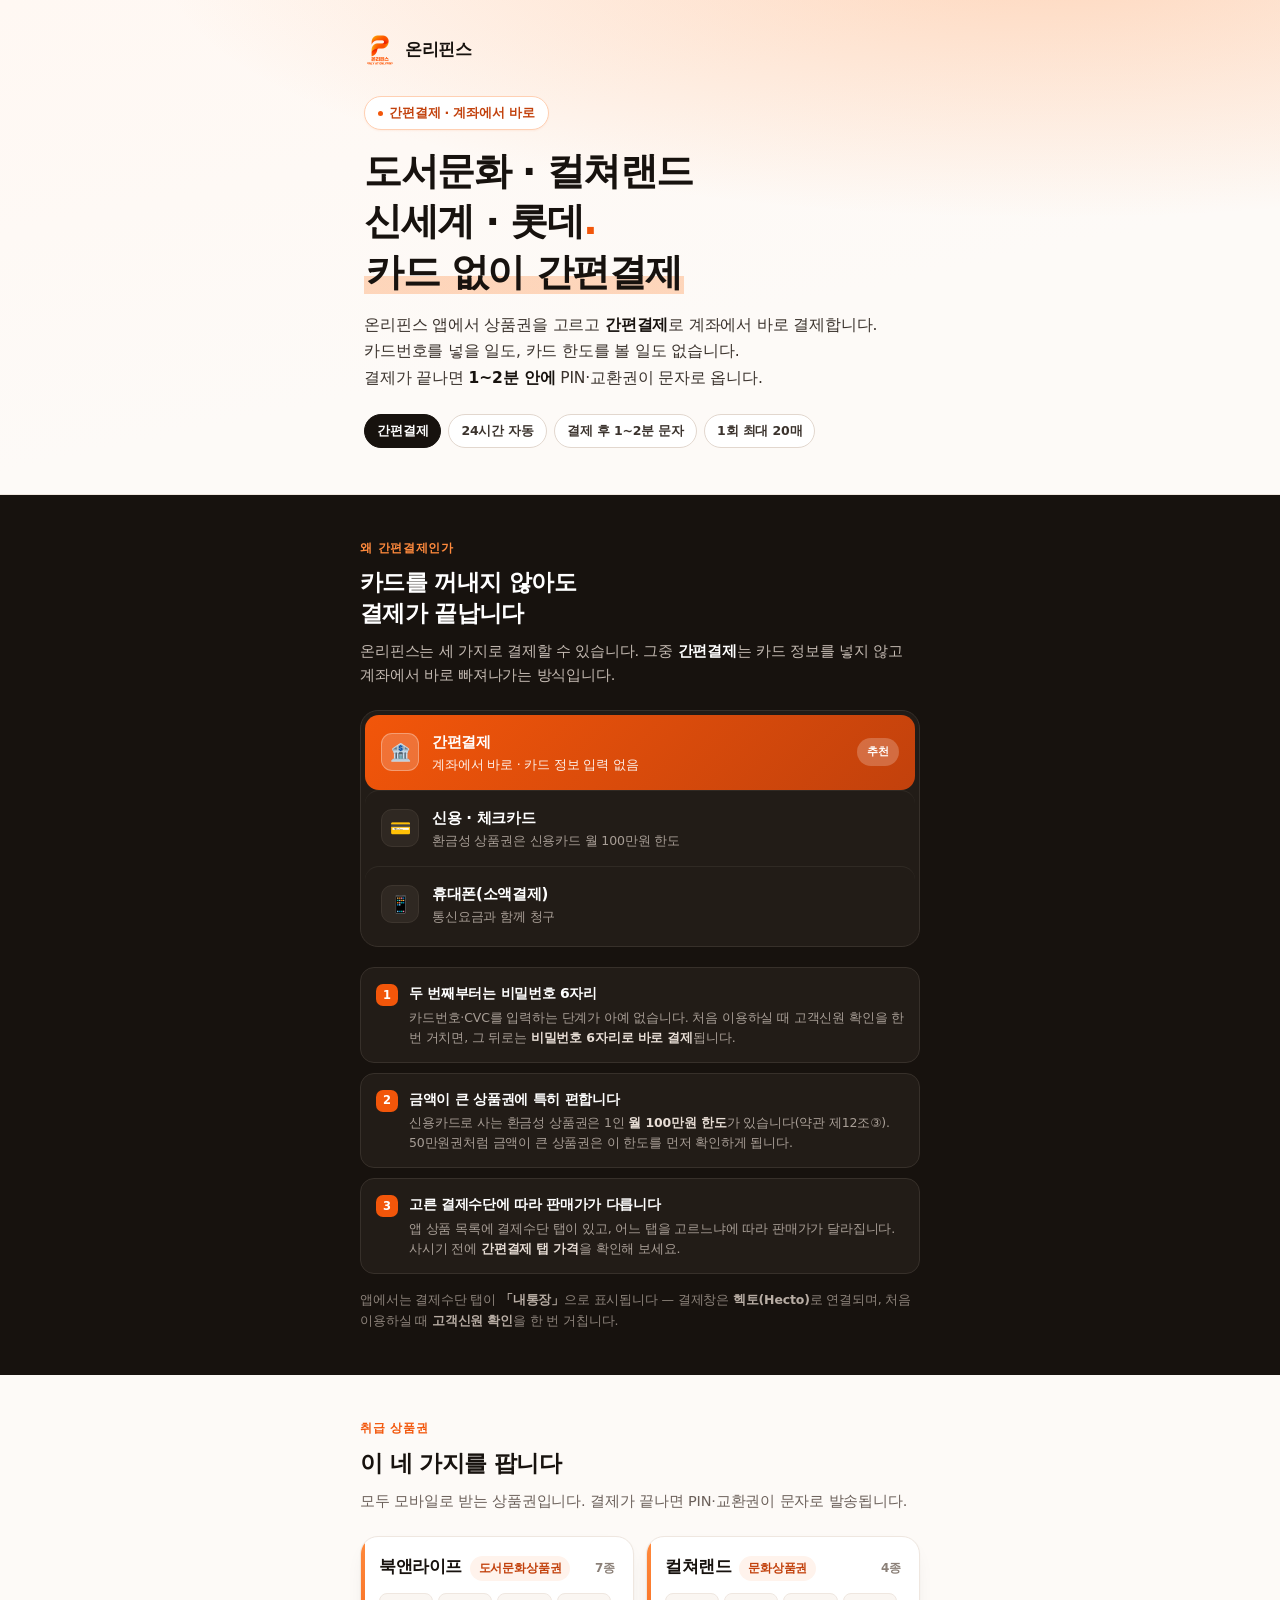
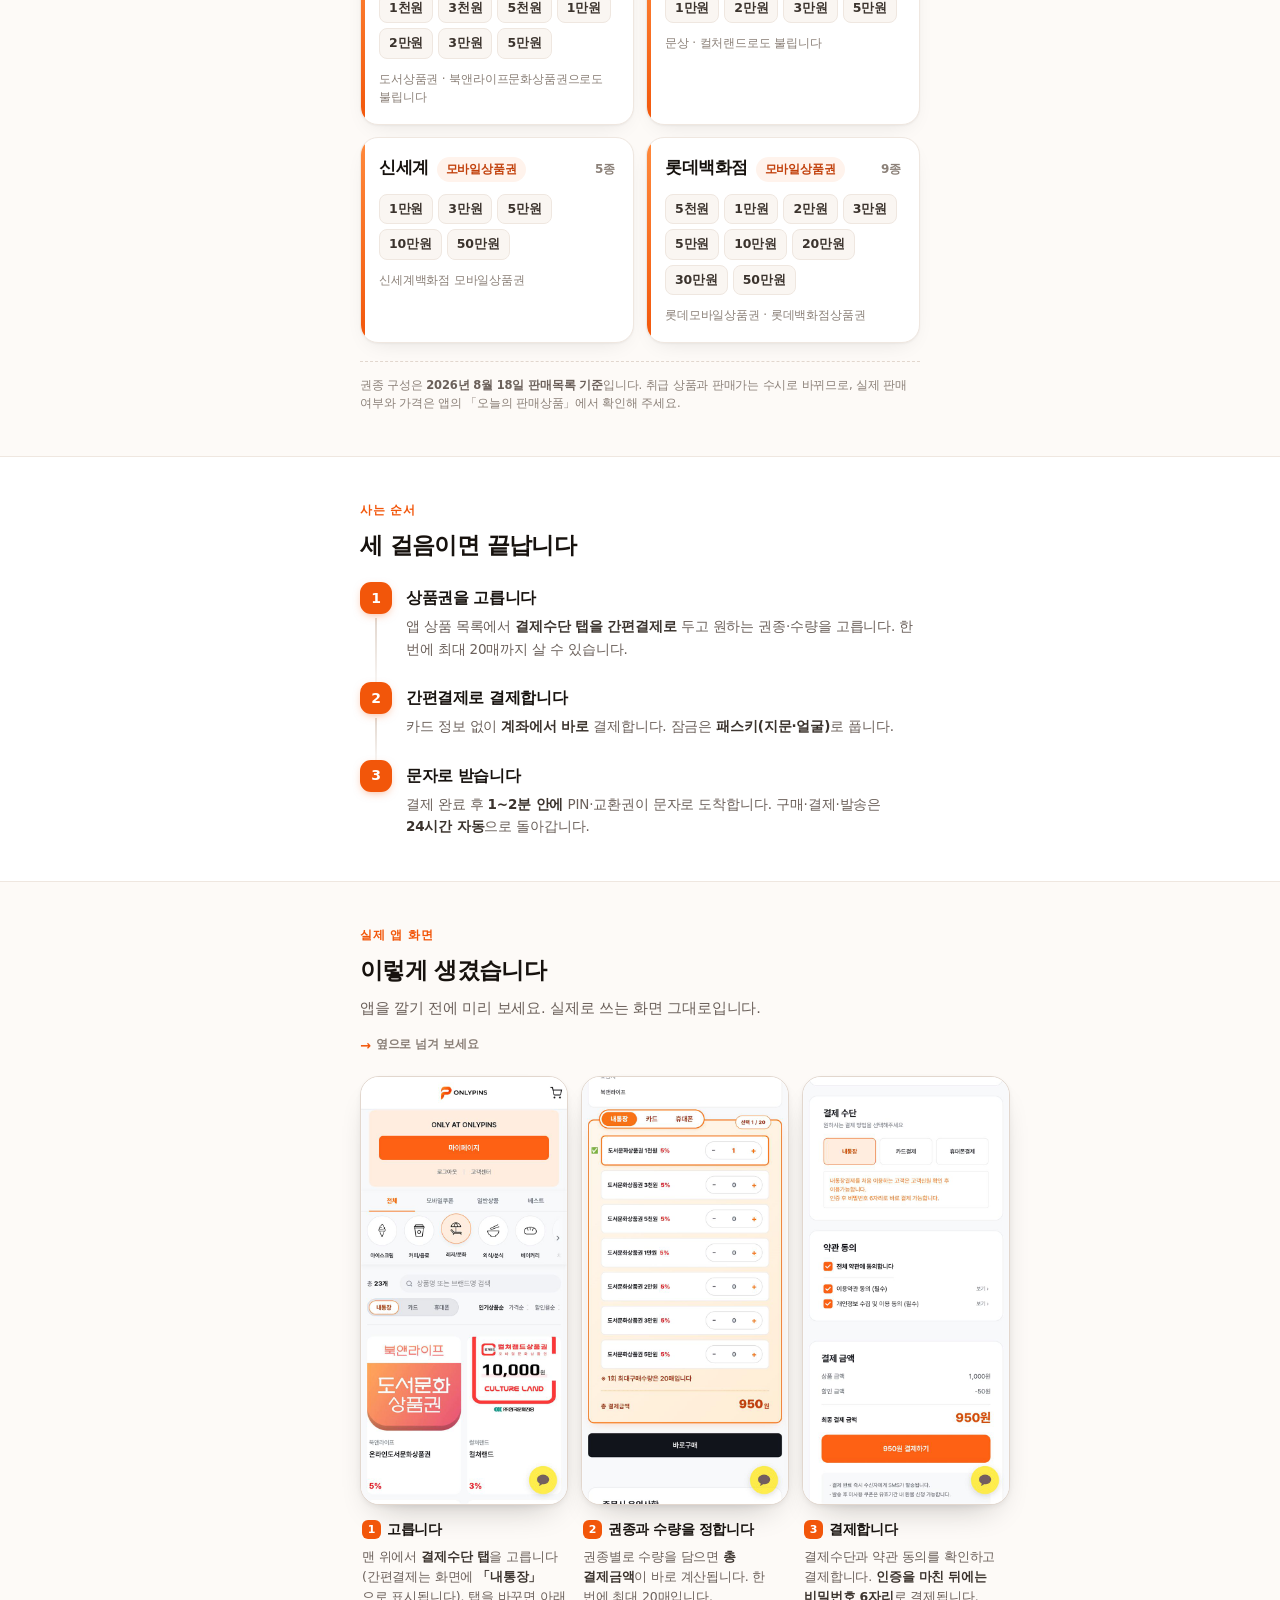
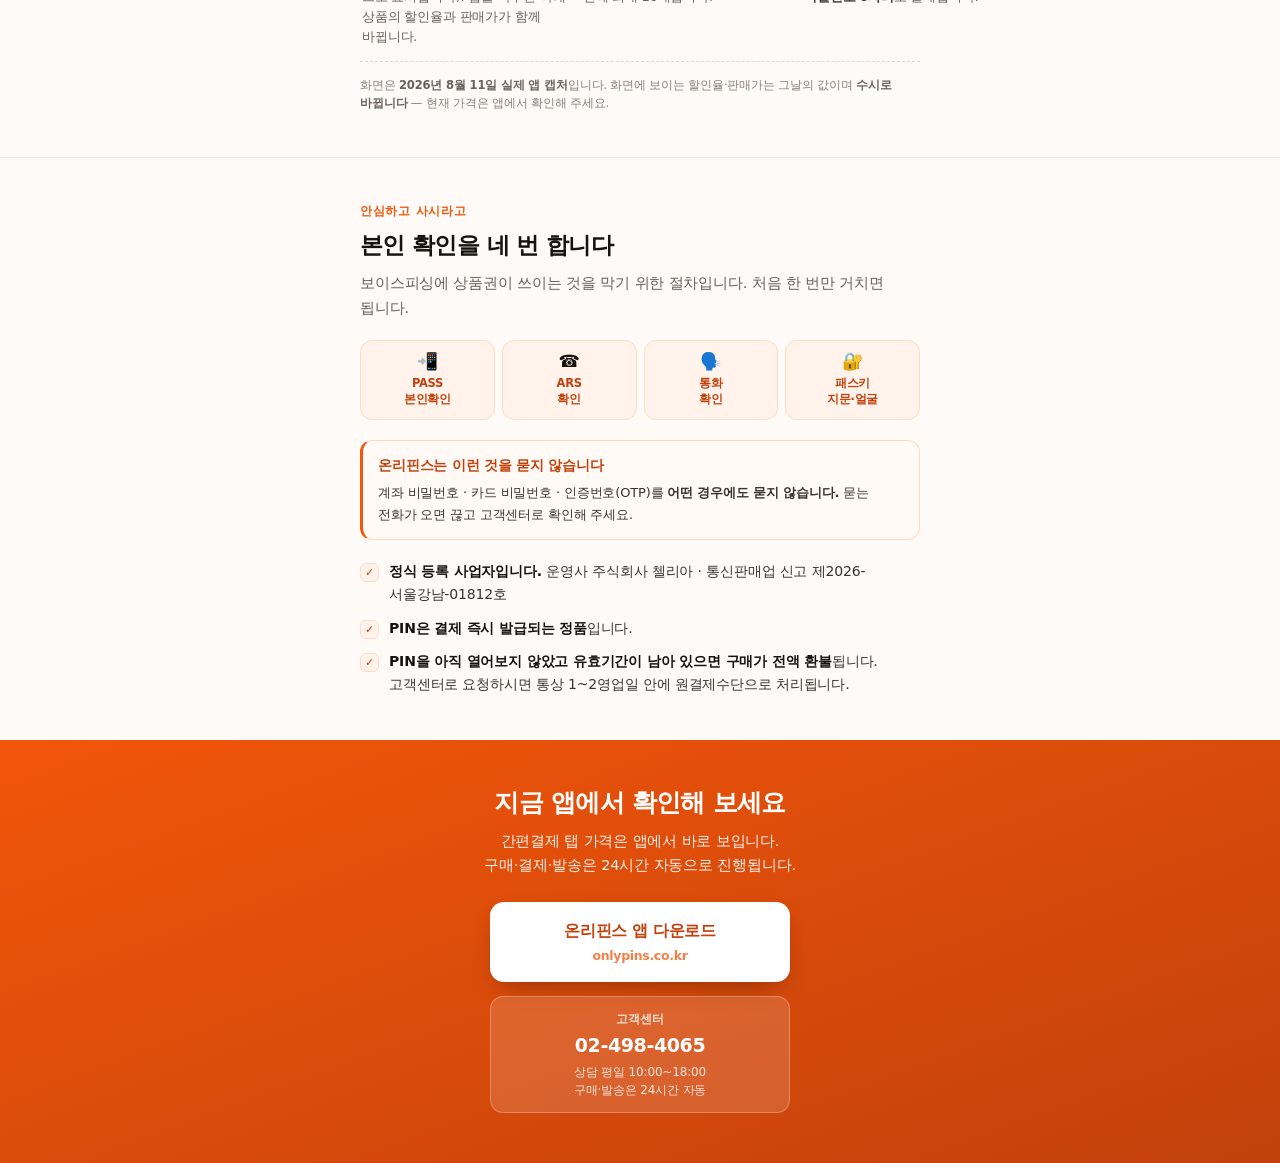
==== index.html @ bf232ac1 "Add files via upload" ====
<!DOCTYPE html>
<html lang="ko">
<head>
<meta charset="utf-8">
<meta name="viewport" content="width=device-width, initial-scale=1, viewport-fit=cover">

<title>도서문화·컬쳐랜드·신세계·롯데 모바일상품권 | 온리핀스 간편결제</title>
<meta name="description" content="북앤라이프 도서문화상품권, 컬쳐랜드, 신세계·롯데백화점 모바일상품권을 온리핀스에서. 카드 정보 없이 계좌에서 바로 간편결제하고, 결제 후 1~2분 안에 PIN을 문자로 받습니다. 구매·발송 24시간 자동.">
<meta name="keywords" content="도서문화상품권,북앤라이프,컬쳐랜드,문화상품권,신세계 모바일상품권,롯데백화점 모바일상품권,상품권 간편결제,모바일상품권,온리핀스">
<meta name="robots" content="index, follow, max-image-preview:large">
<meta name="author" content="온리핀스">
<meta name="theme-color" content="#f2560a">
<link rel="canonical" href="https://onlypinspr001.pages.dev/">

<!-- 사이트 소유확인 — 검색엔진 콘솔용. 공개 노출이 전제인 확인 토큰이라 비밀값이 아니다.
     ⚠️ 지우면 소유확인이 풀려 Search Console 접근이 끊긴다. -->
<meta name="google-site-verification" content="S2PBb_PZUCIwT41YcxfDkoCH6EF-mtGJWF4lPE0fD1Q">

<!-- 공유 미리보기 (카카오톡·SNS·검색) -->
<meta property="og:type" content="website">
<meta property="og:site_name" content="온리핀스">
<meta property="og:locale" content="ko_KR">
<meta property="og:url" content="https://onlypinspr001.pages.dev/">
<meta property="og:title" content="카드 없이 간편결제로 상품권 — 도서문화·컬쳐랜드·신세계·롯데">
<meta property="og:description" content="계좌에서 바로 간편결제. 결제 후 1~2분 안에 PIN·교환권을 문자로 받습니다. 구매·발송 24시간 자동.">
<meta property="og:image" content="https://onlypinspr001.pages.dev/og-image.png">
<meta property="og:image:width" content="1200">
<meta property="og:image:height" content="630">
<meta property="og:image:alt" content="온리핀스 — 카드 없이 간편결제로 상품권. 북앤라이프 도서문화상품권·컬쳐랜드·신세계·롯데백화점 모바일상품권">
<meta name="twitter:card" content="summary_large_image">
<meta name="twitter:title" content="카드 없이 간편결제로 상품권 — 도서문화·컬쳐랜드·신세계·롯데">
<meta name="twitter:description" content="계좌에서 바로 간편결제. 결제 후 1~2분 안에 PIN·교환권을 문자로 받습니다.">
<meta name="twitter:image" content="https://onlypinspr001.pages.dev/og-image.png">

<!-- 구조화 데이터 — 값은 전부 실측 자료(앱 캡처 2026-08-11 · CS매뉴얼 V3.1)에서만 가져왔다.
     ⚠️ 가격·할인율은 수시로 바뀌므로 Product/offers 는 넣지 않는다(어긋나면 허위표시가 된다). -->
<script type="application/ld+json">
{
  "@context": "https://schema.org",
  "@graph": [
    {
      "@type": "Organization",
      "@id": "https://onlypinspr001.pages.dev/#org",
      "name": "온리핀스",
      "alternateName": "ONLYPINS",
      "url": "https://onlypins.co.kr",
      "logo": "https://onlypinspr001.pages.dev/og-image.png",
      "contactPoint": {
        "@type": "ContactPoint",
        "telephone": "+82-2-498-4065",
        "contactType": "customer service",
        "areaServed": "KR",
        "availableLanguage": "Korean",
        "hoursAvailable": {
          "@type": "OpeningHoursSpecification",
          "dayOfWeek": ["Monday","Tuesday","Wednesday","Thursday","Friday"],
          "opens": "10:00",
          "closes": "18:00"
        }
      }
    },
    {
      "@type": "WebPage",
      "@id": "https://onlypinspr001.pages.dev/#page",
      "url": "https://onlypinspr001.pages.dev/",
      "name": "도서문화·컬쳐랜드·신세계·롯데 모바일상품권 | 온리핀스 간편결제",
      "description": "북앤라이프 도서문화상품권, 컬쳐랜드, 신세계·롯데백화점 모바일상품권을 카드 정보 없이 계좌에서 바로 간편결제로 구매합니다.",
      "inLanguage": "ko-KR",
      "isPartOf": { "@id": "https://onlypinspr001.pages.dev/#org" }
    },
    {
      "@type": "FAQPage",
      "mainEntity": [
        {
          "@type": "Question",
          "name": "어떤 상품권을 살 수 있나요?",
          "acceptedAnswer": {
            "@type": "Answer",
            "text": "북앤라이프 도서문화상품권(1천원~5만원 7종), 컬쳐랜드 문화상품권(1만원~5만원 4종), 신세계 모바일상품권(1만원~50만원 5종), 롯데백화점 모바일상품권(5천원~50만원 9종)입니다. 취급 상품은 수시로 바뀌므로 실제 판매 여부는 앱에서 확인해 주세요."
          }
        },
        {
          "@type": "Question",
          "name": "간편결제는 어떻게 하나요?",
          "acceptedAnswer": {
            "@type": "Answer",
            "text": "카드 정보를 넣지 않고 계좌에서 바로 결제하는 방식입니다. 처음 이용하실 때 고객신원 확인을 한 번 거치면, 그 뒤로는 비밀번호 6자리로 바로 결제됩니다. 신용·체크카드와 휴대폰 소액결제로도 결제할 수 있습니다."
          }
        },
        {
          "@type": "Question",
          "name": "상품권은 언제 받나요?",
          "acceptedAnswer": {
            "@type": "Answer",
            "text": "결제 완료 후 1~2분 안에 PIN·교환권이 문자로 발송됩니다. 구매·결제·발송은 24시간 자동으로 진행됩니다. 문자가 오지 않으면 대개 통신사 스팸 차단이 원인이므로 스팸함을 확인해 주세요."
          }
        },
        {
          "@type": "Question",
          "name": "환불이 되나요?",
          "acceptedAnswer": {
            "@type": "Answer",
            "text": "PIN을 아직 열어보지 않았고 유효기간이 남아 있으면 구매가 전액 환불됩니다. 고객센터(02-498-4065)로 요청하시면 통상 1~2영업일 안에 원결제수단으로 처리됩니다."
          }
        }
      ]
    }
  ]
}
</script>
<style>
  :root{
    --o:#f2560a; --o-deep:#c2410c; --o-lite:#ff8a3d; --o-tint:#fff3ec;
    --ink:#17120e; --ink-2:#3b332d; --muted:#6b605a; --muted-2:#8b8078;
    --paper:#fdfaf7; --card:#ffffff; --line:#efe7e0; --line-2:#e2d7ce;
    --shadow:0 1px 2px rgba(23,18,14,.04), 0 8px 24px -12px rgba(23,18,14,.14);
    --r:18px; --r-sm:12px;
    --maxw:520px;
  }
  *,*::before,*::after{box-sizing:border-box}
  html{-webkit-text-size-adjust:100%}
  body{
    margin:0; background:var(--paper); color:var(--ink);
    font-family:"Pretendard","Pretendard Variable",system-ui,-apple-system,"Segoe UI",
                "Apple SD Gothic Neo","Noto Sans KR","Malgun Gothic",sans-serif;
    font-size:16px; line-height:1.62; letter-spacing:-.01em;
    word-break:keep-all; overflow-wrap:break-word;
  }
  .wrap{max-width:var(--maxw); margin:0 auto; padding:0 20px}
  section{padding:44px 0}
  h1,h2,h3{margin:0; line-height:1.32; letter-spacing:-.028em; font-weight:800}
  p{margin:0}

  /* ── 히어로 ───────────────────────────── */
  .hero{
    position:relative; overflow:hidden; padding:0;
    background:
      radial-gradient(120% 90% at 82% -8%, rgba(255,138,61,.30) 0%, rgba(255,138,61,0) 58%),
      linear-gradient(168deg,#fff8f3 0%, var(--paper) 62%);
    border-bottom:1px solid var(--line);
  }
  .hero-inner{max-width:var(--maxw); margin:0 auto; padding:30px 20px 40px}
  .brandbar{display:flex; align-items:center; gap:9px; margin-bottom:30px}
  .brandbar img{width:32px; height:32px; border-radius:9px; display:block}
  .brandbar .bn{font-weight:800; font-size:16.5px; letter-spacing:-.03em}
  .eyebrow{
    display:inline-flex; align-items:center; gap:6px;
    font-size:12.5px; font-weight:800; color:var(--o-deep);
    background:#fff; border:1px solid #ffd0b3;
    padding:6px 13px; border-radius:999px; margin-bottom:16px;
    box-shadow:0 1px 2px rgba(242,86,10,.07);
  }
  .eyebrow .dot{width:5px; height:5px; border-radius:50%; background:var(--o); flex:none}
  h1{font-size:33px; letter-spacing:-.038em; margin-bottom:15px}
  h1 .hl{
    background:linear-gradient(180deg, transparent 58%, rgba(255,138,61,.32) 58%);
    padding:0 2px;
  }
  h1 .o{color:var(--o)}
  .lede{font-size:15.5px; color:var(--ink-2); line-height:1.72}
  .lede b{font-weight:700; color:var(--ink)}

  .hero-chips{display:flex; flex-wrap:wrap; gap:7px; margin-top:22px}
  .chip{
    font-size:12.5px; font-weight:700; color:var(--ink-2);
    background:#fff; border:1px solid var(--line-2);
    padding:6px 12px; border-radius:999px;
  }
  .chip.on{background:var(--ink); border-color:var(--ink); color:#fff}

  /* ── 섹션 공통 ────────────────────────── */
  .kicker{
    font-size:12px; font-weight:800; color:var(--o); letter-spacing:.06em;
    margin-bottom:9px;
  }
  h2{font-size:23px; margin-bottom:11px}
  .sub{font-size:14.5px; color:var(--muted); line-height:1.68}

  /* ── 간편결제 강조 ────────────────────── */
  .pay{background:var(--ink); color:#fff}
  .pay .kicker{color:var(--o-lite)}
  .pay h2{color:#fff}
  .pay .sub{color:#c4bab2}
  .pay .sub b{color:#fff; font-weight:700}
  .payboard{
    margin-top:22px; background:#221c17; border:1px solid #37302a;
    border-radius:var(--r); padding:4px;
  }
  .payrow{
    display:flex; align-items:center; gap:13px;
    padding:15px 16px; border-radius:14px;
  }
  .payrow + .payrow{border-top:1px solid #302a24}
  .payrow.hi{background:linear-gradient(135deg,var(--o) 0%, var(--o-deep) 100%)}
  .payicon{
    width:38px; height:38px; border-radius:11px; flex:none;
    display:grid; place-items:center; font-size:17px;
    background:#2f2822; border:1px solid #3d352e;
  }
  .payrow.hi .payicon{background:rgba(255,255,255,.18); border-color:rgba(255,255,255,.3)}
  .payname{font-size:15px; font-weight:800; letter-spacing:-.02em}
  .paydesc{font-size:12.5px; color:#a89e96; margin-top:2px; line-height:1.5}
  .payrow.hi .paydesc{color:rgba(255,255,255,.92)}
  .paytag{
    margin-left:auto; flex:none; font-size:11px; font-weight:800;
    padding:5px 10px; border-radius:999px;
    background:rgba(255,255,255,.22); color:#fff; letter-spacing:-.01em;
  }

  .paypoints{display:grid; gap:10px; margin-top:20px}
  .pp{
    display:flex; gap:11px; align-items:flex-start;
    background:#221c17; border:1px solid #37302a; border-radius:14px; padding:14px 15px;
  }
  .pp .n{
    width:22px; height:22px; border-radius:7px; flex:none; margin-top:2px;
    display:grid; place-items:center; font-size:11.5px; font-weight:800;
    background:var(--o); color:#fff;
  }
  .pp .t{font-size:14px; font-weight:700; color:#fff; letter-spacing:-.02em}
  .pp .d{font-size:12.5px; color:#a89e96; margin-top:3px; line-height:1.6}
  .pp .d b{color:#e8ded6; font-weight:700}

  .paynote{margin-top:16px; font-size:12.5px; color:#8d837b; line-height:1.66}
  .paynote b{color:#b8ada4; font-weight:700}

  /* ── 상품권 4종 ───────────────────────── */
  .cards{display:grid; gap:12px; margin-top:22px}
  .gcard{
    background:var(--card); border:1px solid var(--line);
    border-radius:var(--r); padding:17px 18px; box-shadow:var(--shadow);
    position:relative; overflow:hidden;
  }
  .gcard::before{
    content:""; position:absolute; left:0; top:0; bottom:0; width:4px;
    background:linear-gradient(180deg,var(--o-lite),var(--o));
  }
  .gtop{display:flex; align-items:baseline; gap:8px; flex-wrap:wrap}
  .gname{font-size:16.5px; font-weight:800; letter-spacing:-.03em}
  .gkind{font-size:12px; font-weight:700; color:var(--o-deep); background:var(--o-tint);
         border-radius:999px; padding:3px 9px}
  .gcount{margin-left:auto; font-size:12px; color:var(--muted-2); font-weight:600}
  .gdenoms{display:flex; flex-wrap:wrap; gap:5px; margin-top:12px}
  /* ⚠️ 클래스명을 `.d` 로 두면 다크 섹션의 `.pp .d` 가 이 밝은 배경을 물려받아
     글자가 안 읽힌다(2026-09-08 실측). 짧은 이름은 반드시 스코프를 준다. */
  .gdenoms .den{
    font-size:12.5px; font-weight:700; color:var(--ink-2);
    background:#faf6f2; border:1px solid var(--line);
    padding:4px 9px; border-radius:8px; font-variant-numeric:tabular-nums;
  }
  .galias{font-size:12px; color:var(--muted-2); margin-top:11px; line-height:1.55}

  /* ── 3단계 ────────────────────────────── */
  .steps{display:grid; gap:0; margin-top:22px}
  .step{display:flex; gap:14px; padding:0 0 22px; position:relative}
  .step:last-child{padding-bottom:0}
  .step::before{
    content:""; position:absolute; left:15px; top:36px; bottom:0; width:2px;
    background:linear-gradient(180deg,var(--line-2), rgba(226,215,206,.25));
  }
  .step:last-child::before{display:none}
  .snum{
    width:32px; height:32px; border-radius:11px; flex:none; z-index:1;
    display:grid; place-items:center; font-size:14px; font-weight:800;
    background:var(--o); color:#fff; box-shadow:0 3px 10px -3px rgba(242,86,10,.5);
  }
  .stitle{font-size:15.5px; font-weight:800; letter-spacing:-.025em; padding-top:4px}
  .sdesc{font-size:13.5px; color:var(--muted); margin-top:4px; line-height:1.66}
  .sdesc b{color:var(--ink-2); font-weight:700}

  /* ── 실제 앱 화면 갤러리 ──────────────── */
  .shots-sec{background:var(--paper); border-bottom:1px solid var(--line); overflow:hidden}
  .swipe{
    display:inline-flex; align-items:center; gap:5px; margin-top:14px;
    font-size:12px; font-weight:700; color:var(--muted-2);
  }
  .swipe .ar{color:var(--o); font-size:13px}
  .shots{
    display:flex; gap:13px; margin-top:16px;
    overflow-x:auto; scroll-snap-type:x mandatory;
    /* 좁은 화면에서 calc 가 음수가 되므로 20px 를 하한으로 잡는다 */
    padding:2px max(20px, calc(50vw - var(--maxw)/2 + 20px)) 10px;
    -webkit-overflow-scrolling:touch; scrollbar-width:none;
  }
  .shots::-webkit-scrollbar{display:none}
  .shot{flex:none; width:208px; scroll-snap-align:center}
  .phone{
    border-radius:19px; overflow:hidden; background:#fff;
    border:1px solid var(--line-2);
    box-shadow:0 2px 5px rgba(23,18,14,.05), 0 16px 34px -18px rgba(23,18,14,.32);
  }
  .phone img{display:block; width:100%; height:auto}
  .shotcap{margin-top:11px; padding:0 2px}
  .shotcap .sn{
    display:inline-grid; place-items:center; width:19px; height:19px; border-radius:6px;
    background:var(--o); color:#fff; font-size:11px; font-weight:800; margin-right:6px;
    vertical-align:1px;
  }
  .shotcap .st{font-size:13.5px; font-weight:800; letter-spacing:-.025em}
  .shotcap .sd{font-size:12.5px; color:var(--muted); margin-top:5px; line-height:1.6}
  .shotcap .sd b{color:var(--ink-2); font-weight:700}

  /* ── 안심 ─────────────────────────────── */
  .trust{background:#fff; border-top:1px solid var(--line); border-bottom:1px solid var(--line)}
  .gates{display:flex; gap:7px; margin-top:20px}
  .gate{
    flex:1; text-align:center; background:var(--o-tint); border:1px solid #ffdcc8;
    border-radius:var(--r-sm); padding:12px 5px;
  }
  .gate .gi{font-size:17px; line-height:1}
  .gate .gt{font-size:11.5px; font-weight:800; color:var(--o-deep); margin-top:6px; letter-spacing:-.03em; line-height:1.35}
  .tlist{display:grid; gap:11px; margin-top:20px}
  .ti{display:flex; gap:10px; align-items:flex-start}
  .ti .ck{
    width:19px; height:19px; border-radius:6px; flex:none; margin-top:3px;
    display:grid; place-items:center; font-size:11px; font-weight:800;
    background:var(--o-tint); color:var(--o-deep); border:1px solid #ffdcc8;
  }
  .ti .tx{font-size:14px; color:var(--ink-2); line-height:1.62}
  .ti .tx b{font-weight:700; color:var(--ink)}
  .warn{
    margin-top:20px; background:#fffaf6; border:1px solid #ffd9c4;
    border-left:3px solid var(--o); border-radius:var(--r-sm); padding:14px 15px;
  }
  .warn .wt{font-size:13.5px; font-weight:800; color:var(--o-deep); margin-bottom:5px}
  .warn .wd{font-size:13px; color:var(--ink-2); line-height:1.66}
  .warn .wd b{font-weight:700}

  /* ── CTA ──────────────────────────────── */
  .cta{
    background:linear-gradient(160deg,var(--o) 0%, var(--o-deep) 100%);
    color:#fff; text-align:center; padding:46px 0 50px;
  }
  .cta h2{color:#fff; font-size:25px; margin-bottom:10px}
  .cta .csub{font-size:14.5px; color:rgba(255,255,255,.92); line-height:1.7}
  .btn{
    display:block; margin:24px auto 0; max-width:300px;
    background:#fff; color:var(--o-deep);
    font-size:16px; font-weight:800; letter-spacing:-.02em;
    padding:16px 20px; border-radius:14px; text-decoration:none;
    box-shadow:0 10px 26px -10px rgba(0,0,0,.4);
  }
  .btn .u{display:block; font-size:12.5px; font-weight:700; color:var(--o); opacity:.75; margin-top:2px}
  .callbox{
    max-width:300px; margin:14px auto 0; padding:13px 16px;
    background:rgba(255,255,255,.14); border:1px solid rgba(255,255,255,.26);
    border-radius:13px;
  }
  .callbox .cl{font-size:11.5px; font-weight:700; color:rgba(255,255,255,.8); letter-spacing:.02em}
  .callbox .cn{font-size:19px; font-weight:800; letter-spacing:-.02em; margin-top:1px}
  .callbox .ch{font-size:12px; color:rgba(255,255,255,.85); margin-top:3px; line-height:1.5}

  .asof{
    font-size:11.5px; color:var(--muted-2); line-height:1.6;
    margin-top:18px; padding-top:14px; border-top:1px dashed var(--line-2);
  }
  .asof b{font-weight:700; color:var(--muted)}

  @media (min-width:560px){
    :root{--maxw:600px}
    h1{font-size:38px}
    .hero-inner{padding:34px 24px 46px}
    .cards{grid-template-columns:1fr 1fr}
  }
</style>
</head>
<body>

<!-- ── 히어로 ───────────────────────────── -->
<header class="hero">
  <div class="hero-inner">
    <div class="brandbar">
      <img src="[data-uri]" alt="온리핀스">
      <span class="bn">온리핀스</span>
      <!-- 「앱 전용」 배지는 2026-09-08 제거 — 웹 추가 예정이라 배타 표현을 쓰지 않는다.
           일정이 미확정이므로 「웹 오픈 예정」 같은 예고 문구도 넣지 않는다(표시광고법 §5①). -->
    </div>

    <span class="eyebrow"><span class="dot"></span>간편결제 · 계좌에서 바로</span>

    <h1>
      도서문화 · 컬쳐랜드<br>
      신세계 · 롯데<span class="o">.</span><br>
      <span class="hl">카드 없이 간편결제</span>
    </h1>

    <p class="lede">
      온리핀스 앱에서 상품권을 고르고 <b>간편결제</b>로 계좌에서 바로 결제합니다.
      카드번호를 넣을 일도, 카드 한도를 볼 일도 없습니다.<br>
      결제가 끝나면 <b>1~2분 안에</b> PIN·교환권이 문자로 옵니다.
    </p>

    <div class="hero-chips">
      <span class="chip on">간편결제</span>
      <span class="chip">24시간 자동</span>
      <span class="chip">결제 후 1~2분 문자</span>
      <span class="chip">1회 최대 20매</span>
    </div>
  </div>
</header>

<!-- ── 간편결제 ─────────────────────────── -->
<section class="pay">
  <div class="wrap">
    <div class="kicker">왜 간편결제인가</div>
    <h2>카드를 꺼내지 않아도<br>결제가 끝납니다</h2>
    <p class="sub">
      온리핀스는 세 가지로 결제할 수 있습니다.
      그중 <b>간편결제</b>는 카드 정보를 넣지 않고 계좌에서 바로 빠져나가는 방식입니다.
    </p>

    <div class="payboard">
      <div class="payrow hi">
        <div class="payicon">🏦</div>
        <div>
          <div class="payname">간편결제</div>
          <div class="paydesc">계좌에서 바로 · 카드 정보 입력 없음</div>
        </div>
        <span class="paytag">추천</span>
      </div>
      <div class="payrow">
        <div class="payicon">💳</div>
        <div>
          <div class="payname">신용 · 체크카드</div>
          <div class="paydesc">환금성 상품권은 신용카드 월 100만원 한도</div>
        </div>
      </div>
      <div class="payrow">
        <div class="payicon">📱</div>
        <div>
          <div class="payname">휴대폰(소액결제)</div>
          <div class="paydesc">통신요금과 함께 청구</div>
        </div>
      </div>
    </div>

    <div class="paypoints">
      <div class="pp">
        <span class="n">1</span>
        <div>
          <div class="t">두 번째부터는 비밀번호 6자리</div>
          <div class="d">카드번호·CVC를 입력하는 단계가 아예 없습니다.
            처음 이용하실 때 고객신원 확인을 한 번 거치면,
            그 뒤로는 <b>비밀번호 6자리로 바로 결제</b>됩니다.</div>
        </div>
      </div>
      <div class="pp">
        <span class="n">2</span>
        <div>
          <div class="t">금액이 큰 상품권에 특히 편합니다</div>
          <div class="d">신용카드로 사는 환금성 상품권은 1인 <b>월 100만원 한도</b>가 있습니다(약관 제12조③).
            50만원권처럼 금액이 큰 상품권은 이 한도를 먼저 확인하게 됩니다.</div>
        </div>
      </div>
      <div class="pp">
        <span class="n">3</span>
        <div>
          <div class="t">고른 결제수단에 따라 판매가가 다릅니다</div>
          <div class="d">앱 상품 목록에 결제수단 탭이 있고, 어느 탭을 고르느냐에 따라 판매가가 달라집니다.
            사시기 전에 <b>간편결제 탭 가격</b>을 확인해 보세요.</div>
        </div>
      </div>
    </div>

    <p class="paynote">
      앱에서는 결제수단 탭이 <b>「내통장」</b>으로 표시됩니다 —
      결제창은 <b>헥토(Hecto)</b>로 연결되며, 처음 이용하실 때 <b>고객신원 확인</b>을 한 번 거칩니다.
    </p>
  </div>
</section>

<!-- ── 상품권 4종 ───────────────────────── -->
<section>
  <div class="wrap">
    <div class="kicker">취급 상품권</div>
    <h2>이 네 가지를 팝니다</h2>
    <p class="sub">모두 모바일로 받는 상품권입니다. 결제가 끝나면 PIN·교환권이 문자로 발송됩니다.</p>

    <div class="cards">
      <div class="gcard">
        <div class="gtop">
          <span class="gname">북앤라이프</span>
          <span class="gkind">도서문화상품권</span>
          <span class="gcount">7종</span>
        </div>
        <div class="gdenoms">
          <span class="den">1천원</span><span class="den">3천원</span><span class="den">5천원</span>
          <span class="den">1만원</span><span class="den">2만원</span><span class="den">3만원</span>
          <span class="den">5만원</span>
        </div>
        <div class="galias">도서상품권 · 북앤라이프문화상품권으로도 불립니다</div>
      </div>

      <div class="gcard">
        <div class="gtop">
          <span class="gname">컬쳐랜드</span>
          <span class="gkind">문화상품권</span>
          <span class="gcount">4종</span>
        </div>
        <div class="gdenoms">
          <span class="den">1만원</span><span class="den">2만원</span>
          <span class="den">3만원</span><span class="den">5만원</span>
        </div>
        <div class="galias">문상 · 컬처랜드로도 불립니다</div>
      </div>

      <div class="gcard">
        <div class="gtop">
          <span class="gname">신세계</span>
          <span class="gkind">모바일상품권</span>
          <span class="gcount">5종</span>
        </div>
        <div class="gdenoms">
          <span class="den">1만원</span><span class="den">3만원</span><span class="den">5만원</span>
          <span class="den">10만원</span><span class="den">50만원</span>
        </div>
        <div class="galias">신세계백화점 모바일상품권</div>
      </div>

      <div class="gcard">
        <div class="gtop">
          <span class="gname">롯데백화점</span>
          <span class="gkind">모바일상품권</span>
          <span class="gcount">9종</span>
        </div>
        <div class="gdenoms">
          <span class="den">5천원</span><span class="den">1만원</span><span class="den">2만원</span>
          <span class="den">3만원</span><span class="den">5만원</span><span class="den">10만원</span>
          <span class="den">20만원</span><span class="den">30만원</span><span class="den">50만원</span>
        </div>
        <div class="galias">롯데모바일상품권 · 롯데백화점상품권</div>
      </div>
    </div>

    <p class="asof">
      권종 구성은 <b>2026년 8월 18일 판매목록 기준</b>입니다.
      취급 상품과 판매가는 수시로 바뀌므로, 실제 판매 여부와 가격은 앱의 「오늘의 판매상품」에서 확인해 주세요.
    </p>
  </div>
</section>

<!-- ── 3단계 ────────────────────────────── -->
<section class="trust">
  <div class="wrap">
    <div class="kicker">사는 순서</div>
    <h2>세 걸음이면 끝납니다</h2>

    <div class="steps">
      <div class="step">
        <span class="snum">1</span>
        <div>
          <div class="stitle">상품권을 고릅니다</div>
          <div class="sdesc">앱 상품 목록에서 <b>결제수단 탭을 간편결제로</b> 두고 원하는 권종·수량을 고릅니다.
            한 번에 최대 20매까지 살 수 있습니다.</div>
        </div>
      </div>
      <div class="step">
        <span class="snum">2</span>
        <div>
          <div class="stitle">간편결제로 결제합니다</div>
          <div class="sdesc">카드 정보 없이 <b>계좌에서 바로</b> 결제합니다.
            잠금은 <b>패스키(지문·얼굴)</b>로 풉니다.</div>
        </div>
      </div>
      <div class="step">
        <span class="snum">3</span>
        <div>
          <div class="stitle">문자로 받습니다</div>
          <div class="sdesc">결제 완료 후 <b>1~2분 안에</b> PIN·교환권이 문자로 도착합니다.
            구매·결제·발송은 <b>24시간 자동</b>으로 돌아갑니다.</div>
        </div>
      </div>
    </div>
  </div>
</section>

<!-- ── 실제 앱 화면 ─────────────────────── -->
<section class="shots-sec">
  <div class="wrap">
    <div class="kicker">실제 앱 화면</div>
    <h2>이렇게 생겼습니다</h2>
    <p class="sub">앱을 깔기 전에 미리 보세요. 실제로 쓰는 화면 그대로입니다.</p>
    <span class="swipe"><span class="ar">→</span> 옆으로 넘겨 보세요</span>
  </div>

  <div class="shots">
    <div class="shot">
      <div class="phone"><img src="[data-uri]" alt="상품 목록 화면 — 결제수단 탭에서 간편결제를 고른 상태"></div>
      <div class="shotcap">
        <span class="sn">1</span><span class="st">고릅니다</span>
        <div class="sd">맨 위에서 <b>결제수단 탭</b>을 고릅니다(간편결제는 화면에 <b>「내통장」</b>으로 표시됩니다).
          탭을 바꾸면 아래 상품의 할인율과 판매가가 함께 바뀝니다.</div>
      </div>
    </div>

    <div class="shot">
      <div class="phone"><img src="[data-uri]" alt="권종·수량 선택 화면 — 도서문화상품권 7종과 총 결제금액"></div>
      <div class="shotcap">
        <span class="sn">2</span><span class="st">권종과 수량을 정합니다</span>
        <div class="sd">권종별로 수량을 담으면 <b>총 결제금액</b>이 바로 계산됩니다.
          한 번에 최대 20매입니다.</div>
      </div>
    </div>

    <div class="shot">
      <div class="phone"><img src="[data-uri]" alt="결제 화면 — 결제 수단, 약관 동의, 결제 금액"></div>
      <div class="shotcap">
        <span class="sn">3</span><span class="st">결제합니다</span>
        <div class="sd">결제수단과 약관 동의를 확인하고 결제합니다.
          <b>인증을 마친 뒤에는 비밀번호 6자리</b>로 결제됩니다.</div>
      </div>
    </div>
  </div>

  <div class="wrap">
    <p class="asof" style="margin-top:4px">
      화면은 <b>2026년 8월 11일 실제 앱 캡처</b>입니다.
      화면에 보이는 할인율·판매가는 그날의 값이며 <b>수시로 바뀝니다</b> — 현재 가격은 앱에서 확인해 주세요.
    </p>
  </div>
</section>

<!-- ── 안심 ─────────────────────────────── -->
<section>
  <div class="wrap">
    <div class="kicker">안심하고 사시라고</div>
    <h2>본인 확인을 네 번 합니다</h2>
    <p class="sub">보이스피싱에 상품권이 쓰이는 것을 막기 위한 절차입니다. 처음 한 번만 거치면 됩니다.</p>

    <div class="gates">
      <div class="gate"><div class="gi">📲</div><div class="gt">PASS<br>본인확인</div></div>
      <div class="gate"><div class="gi">☎️</div><div class="gt">ARS<br>확인</div></div>
      <div class="gate"><div class="gi">🗣️</div><div class="gt">통화<br>확인</div></div>
      <div class="gate"><div class="gi">🔐</div><div class="gt">패스키<br>지문·얼굴</div></div>
    </div>

    <div class="warn">
      <div class="wt">온리핀스는 이런 것을 묻지 않습니다</div>
      <div class="wd">계좌 비밀번호 · 카드 비밀번호 · 인증번호(OTP)를 <b>어떤 경우에도 묻지 않습니다.</b>
        묻는 전화가 오면 끊고 고객센터로 확인해 주세요.</div>
    </div>

    <div class="tlist">
      <div class="ti">
        <span class="ck">✓</span>
        <span class="tx"><b>정식 등록 사업자입니다.</b> 운영사 주식회사 첼리아 ·
          통신판매업 신고 제2026-서울강남-01812호</span>
      </div>
      <div class="ti">
        <span class="ck">✓</span>
        <span class="tx"><b>PIN은 결제 즉시 발급되는 정품</b>입니다.</span>
      </div>
      <div class="ti">
        <span class="ck">✓</span>
        <span class="tx"><b>PIN을 아직 열어보지 않았고 유효기간이 남아 있으면 구매가 전액 환불</b>됩니다.
          고객센터로 요청하시면 통상 1~2영업일 안에 원결제수단으로 처리됩니다.</span>
      </div>
    </div>
  </div>
</section>

<!-- ── CTA ──────────────────────────────── -->
<section class="cta">
  <div class="wrap">
    <h2>지금 앱에서 확인해 보세요</h2>
    <p class="csub">
      간편결제 탭 가격은 앱에서 바로 보입니다.<br>
      구매·결제·발송은 24시간 자동으로 진행됩니다.
    </p>

    <a class="btn" href="https://onlypins.co.kr">
      온리핀스 앱 다운로드
      <span class="u">onlypins.co.kr</span>
    </a>

    <div class="callbox">
      <div class="cl">고객센터</div>
      <div class="cn">02-498-4065</div>
      <div class="ch">상담 평일 10:00~18:00<br>구매·발송은 24시간 자동</div>
    </div>
  </div>
</section>

</body>
</html>
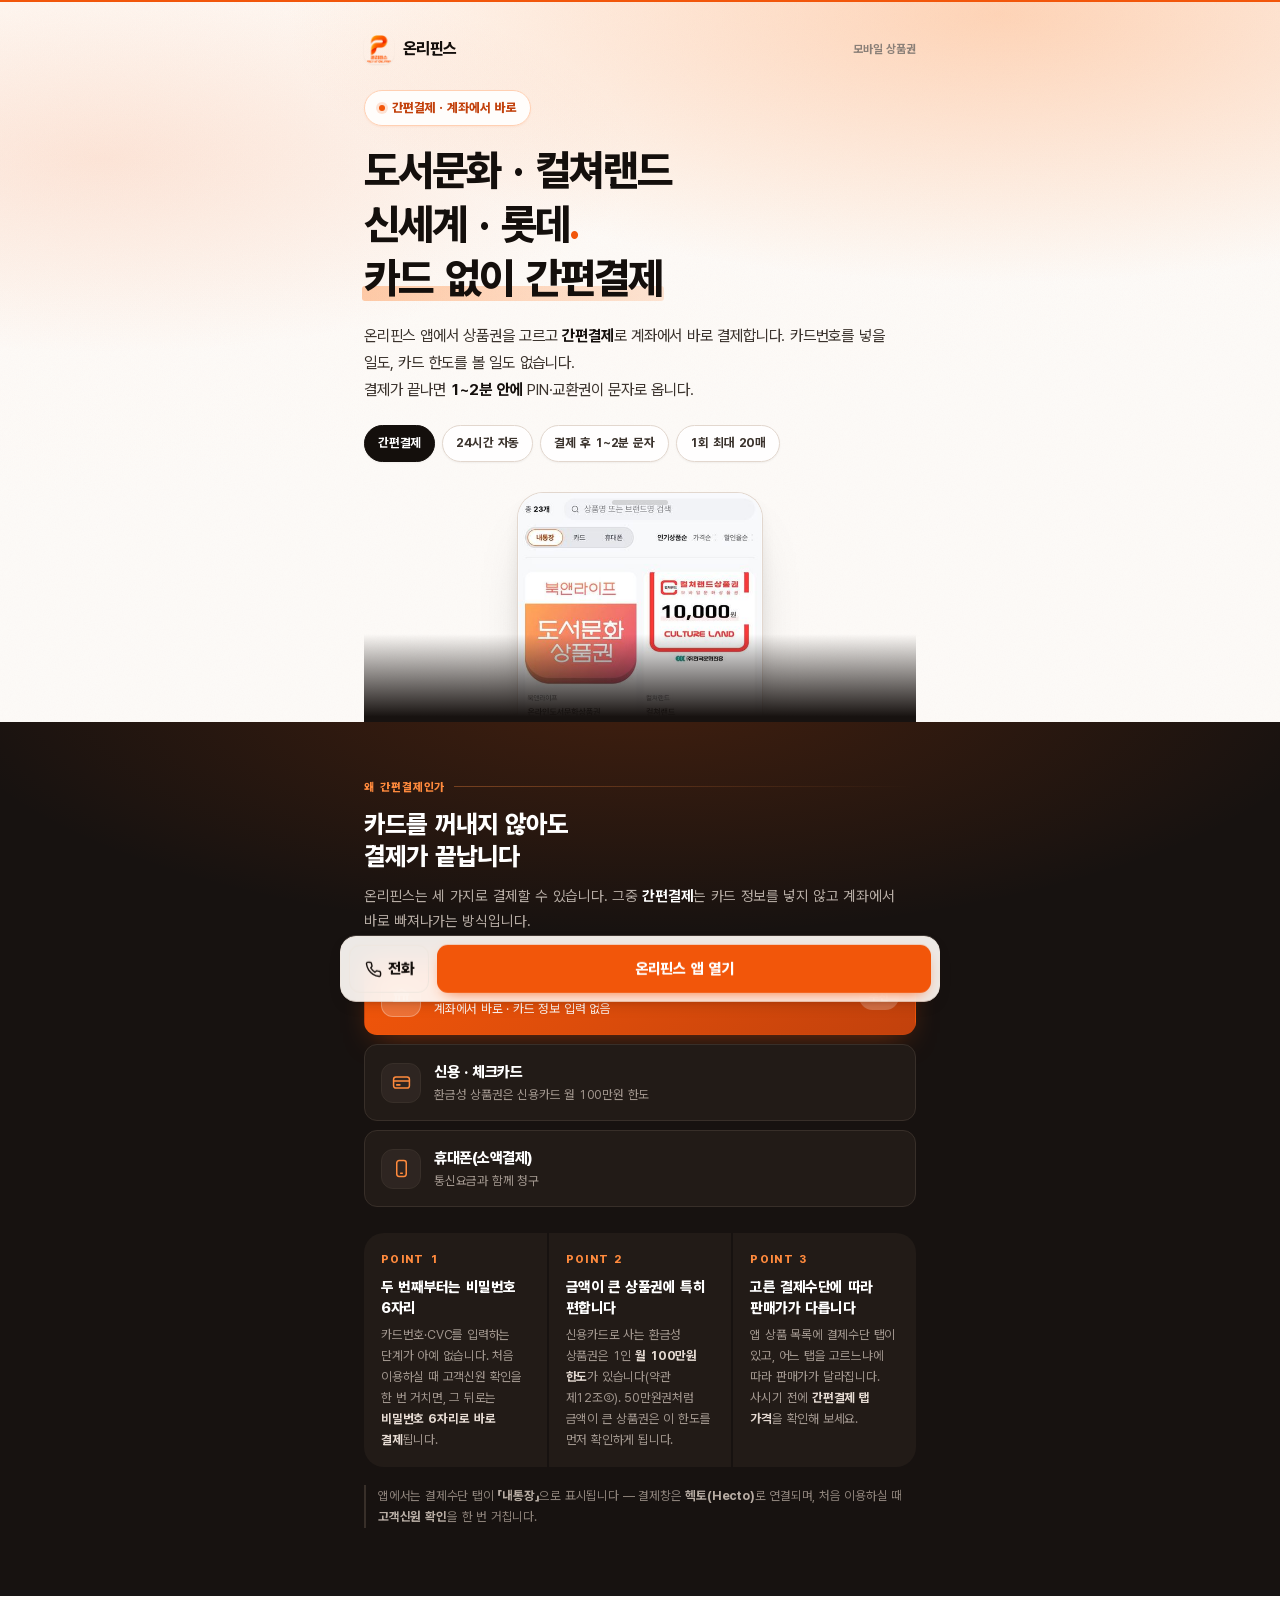
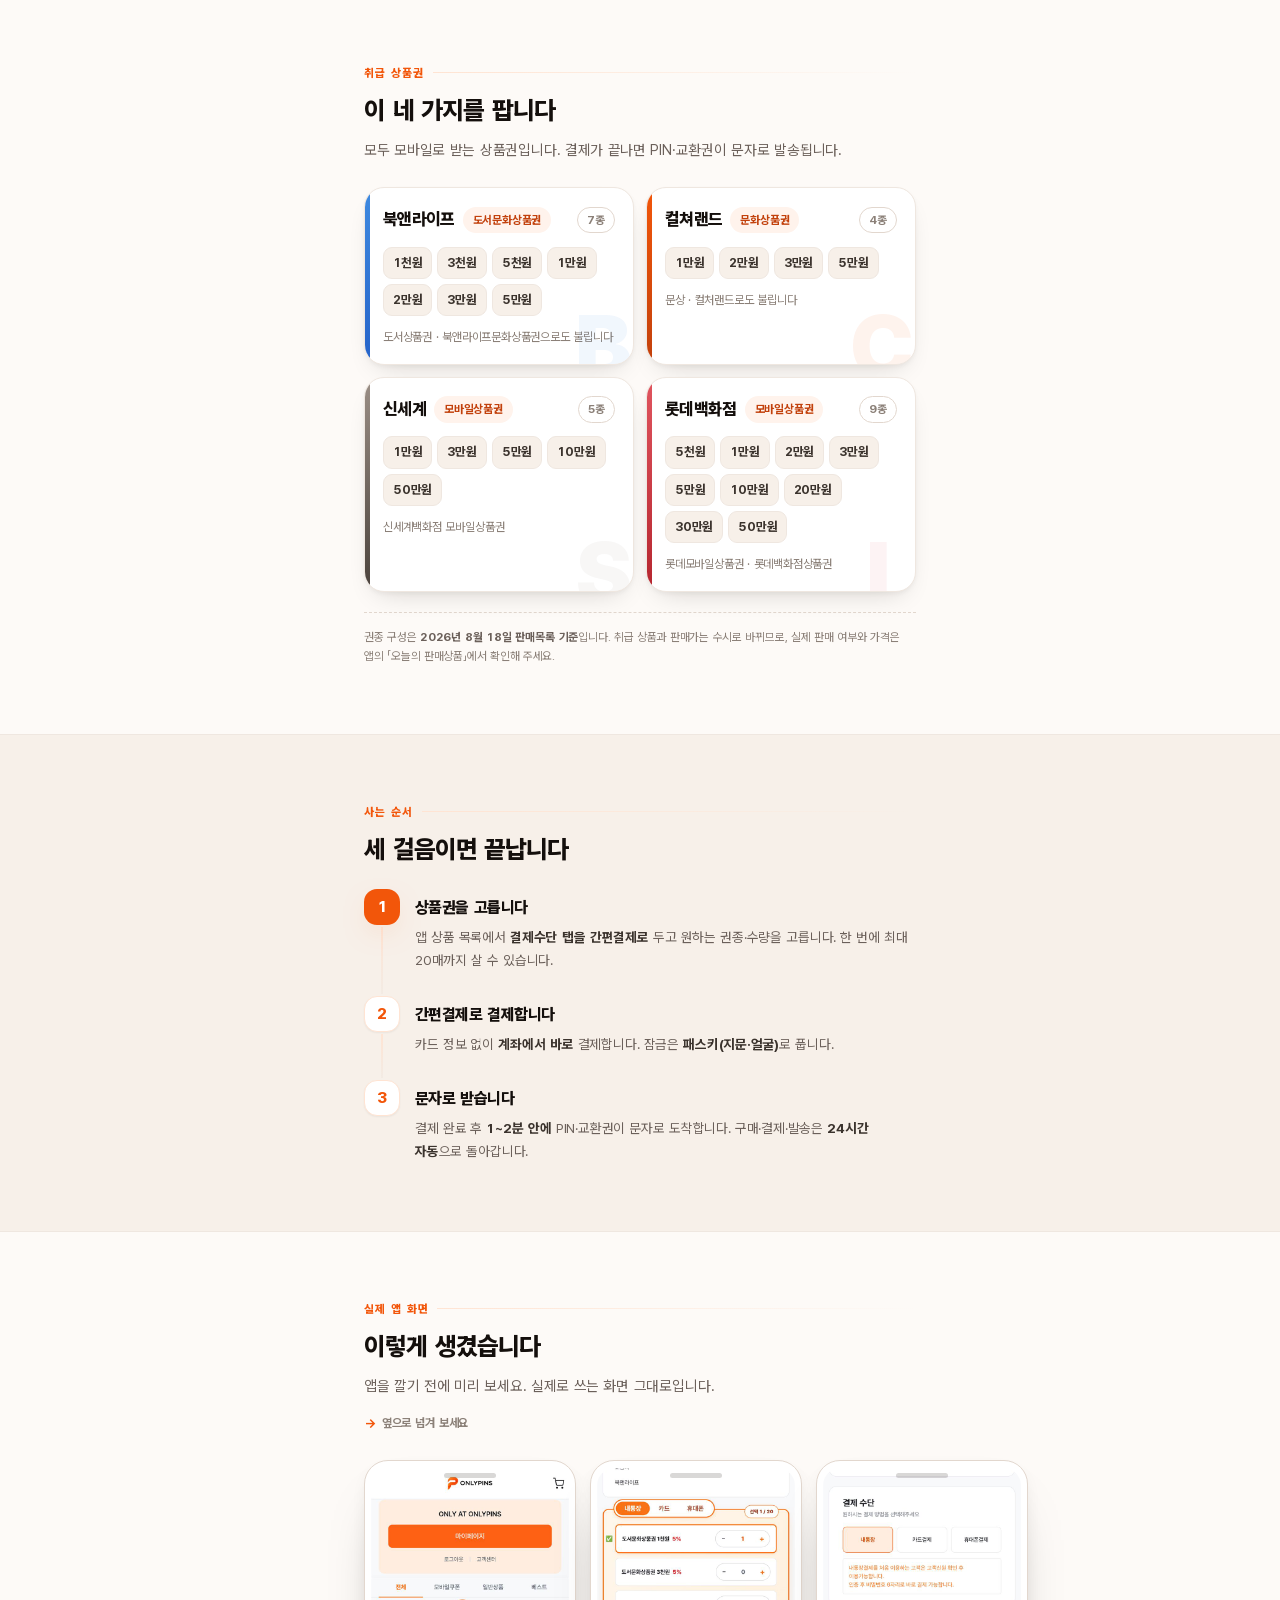
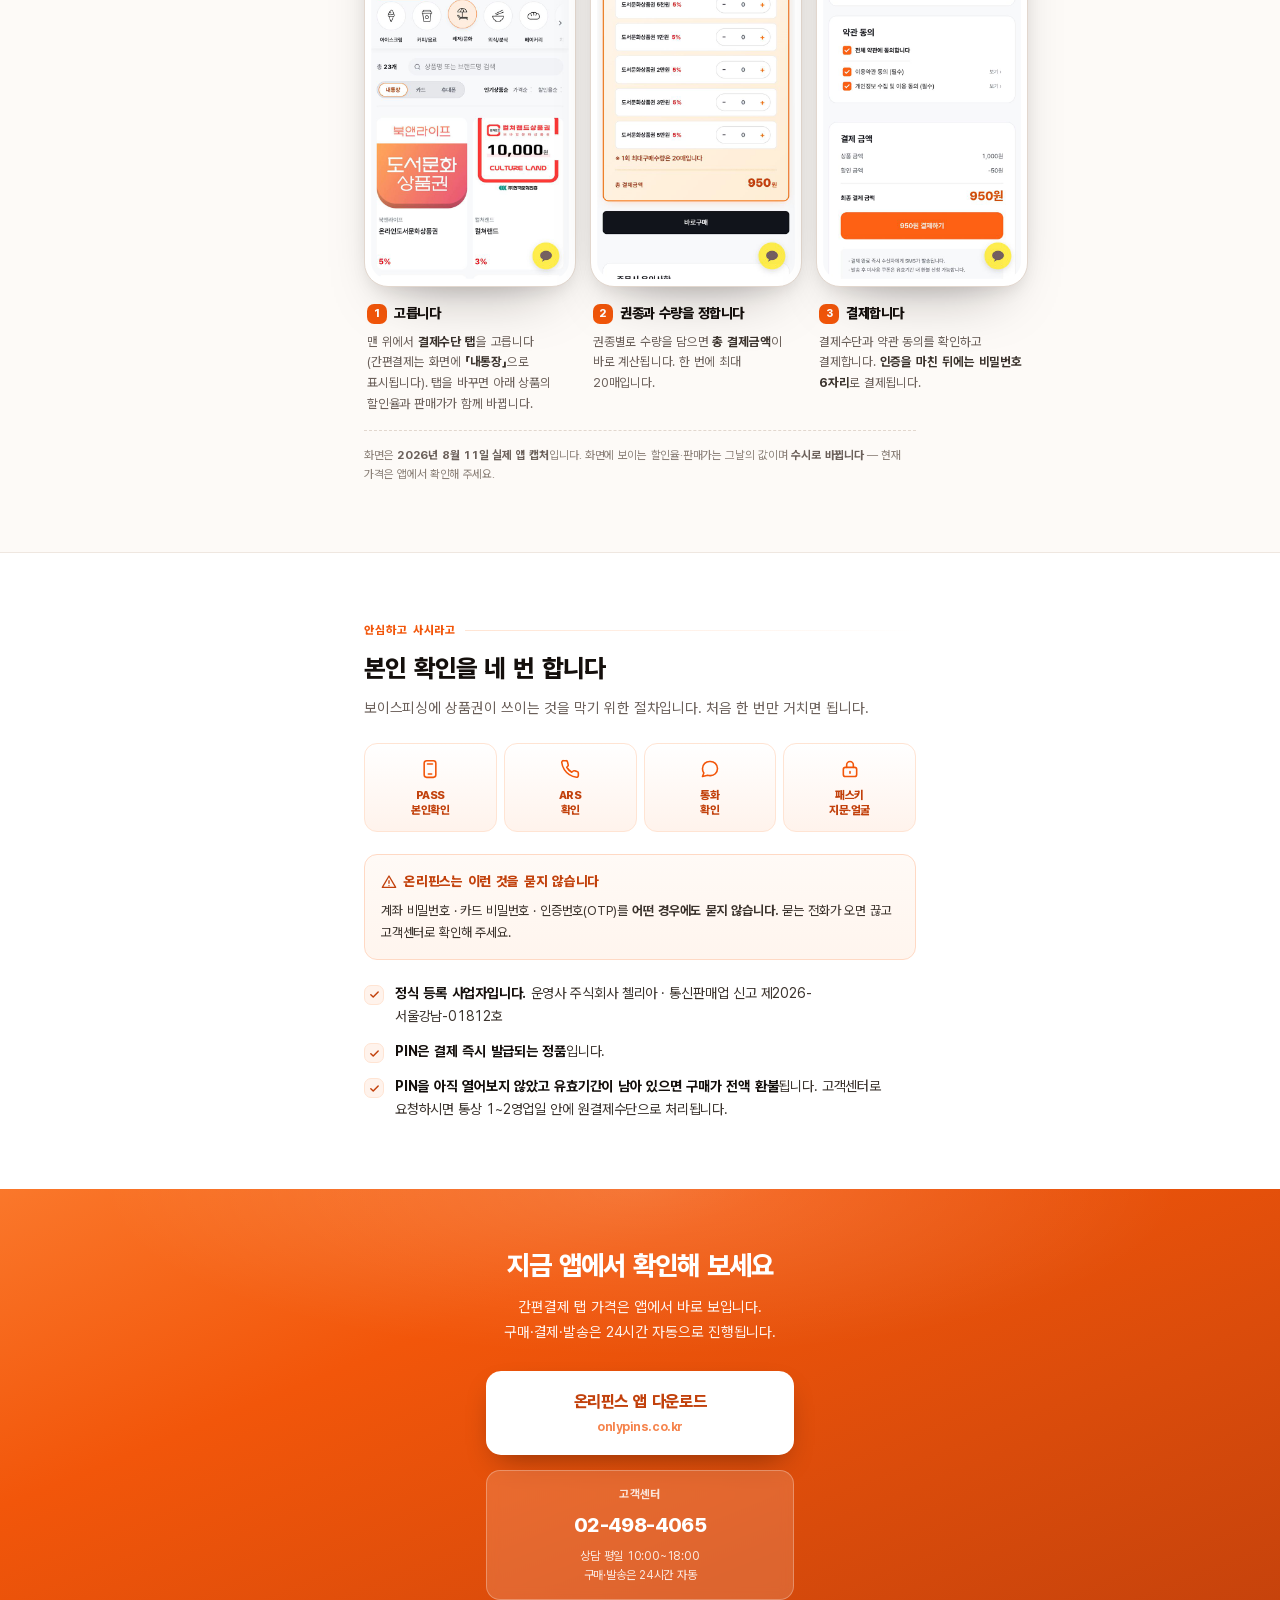
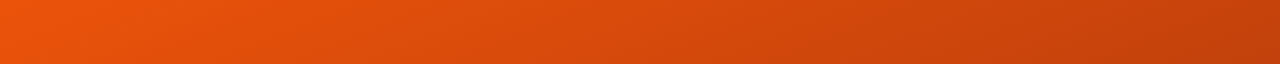
==== commit 0c6771e3: "Add files via upload" ====
--- a/index.html
+++ b/index.html
@@ -1,685 +1,1056 @@
-<!DOCTYPE html>
-<html lang="ko">
-<head>
-<meta charset="utf-8">
-<meta name="viewport" content="width=device-width, initial-scale=1, viewport-fit=cover">
-
-<title>도서문화·컬쳐랜드·신세계·롯데 모바일상품권 | 온리핀스 간편결제</title>
-<meta name="description" content="북앤라이프 도서문화상품권, 컬쳐랜드, 신세계·롯데백화점 모바일상품권을 온리핀스에서. 카드 정보 없이 계좌에서 바로 간편결제하고, 결제 후 1~2분 안에 PIN을 문자로 받습니다. 구매·발송 24시간 자동.">
-<meta name="keywords" content="도서문화상품권,북앤라이프,컬쳐랜드,문화상품권,신세계 모바일상품권,롯데백화점 모바일상품권,상품권 간편결제,모바일상품권,온리핀스">
-<meta name="robots" content="index, follow, max-image-preview:large">
-<meta name="author" content="온리핀스">
-<meta name="theme-color" content="#f2560a">
-<link rel="canonical" href="https://onlypinspr001.pages.dev/">
-
-<!-- 사이트 소유확인 — 검색엔진 콘솔용. 공개 노출이 전제인 확인 토큰이라 비밀값이 아니다.
-     ⚠️ 지우면 소유확인이 풀려 Search Console 접근이 끊긴다. -->
-<meta name="google-site-verification" content="S2PBb_PZUCIwT41YcxfDkoCH6EF-mtGJWF4lPE0fD1Q">
-
-<!-- 공유 미리보기 (카카오톡·SNS·검색) -->
-<meta property="og:type" content="website">
-<meta property="og:site_name" content="온리핀스">
-<meta property="og:locale" content="ko_KR">
-<meta property="og:url" content="https://onlypinspr001.pages.dev/">
-<meta property="og:title" content="카드 없이 간편결제로 상품권 — 도서문화·컬쳐랜드·신세계·롯데">
-<meta property="og:description" content="계좌에서 바로 간편결제. 결제 후 1~2분 안에 PIN·교환권을 문자로 받습니다. 구매·발송 24시간 자동.">
-<meta property="og:image" content="https://onlypinspr001.pages.dev/og-image.png">
-<meta property="og:image:width" content="1200">
-<meta property="og:image:height" content="630">
-<meta property="og:image:alt" content="온리핀스 — 카드 없이 간편결제로 상품권. 북앤라이프 도서문화상품권·컬쳐랜드·신세계·롯데백화점 모바일상품권">
-<meta name="twitter:card" content="summary_large_image">
-<meta name="twitter:title" content="카드 없이 간편결제로 상품권 — 도서문화·컬쳐랜드·신세계·롯데">
-<meta name="twitter:description" content="계좌에서 바로 간편결제. 결제 후 1~2분 안에 PIN·교환권을 문자로 받습니다.">
-<meta name="twitter:image" content="https://onlypinspr001.pages.dev/og-image.png">
-
-<!-- 구조화 데이터 — 값은 전부 실측 자료(앱 캡처 2026-08-11 · CS매뉴얼 V3.1)에서만 가져왔다.
-     ⚠️ 가격·할인율은 수시로 바뀌므로 Product/offers 는 넣지 않는다(어긋나면 허위표시가 된다). -->
-<script type="application/ld+json">
-{
-  "@context": "https://schema.org",
-  "@graph": [
-    {
-      "@type": "Organization",
-      "@id": "https://onlypinspr001.pages.dev/#org",
-      "name": "온리핀스",
-      "alternateName": "ONLYPINS",
-      "url": "https://onlypins.co.kr",
-      "logo": "https://onlypinspr001.pages.dev/og-image.png",
-      "contactPoint": {
-        "@type": "ContactPoint",
-        "telephone": "+82-2-498-4065",
-        "contactType": "customer service",
-        "areaServed": "KR",
-        "availableLanguage": "Korean",
-        "hoursAvailable": {
-          "@type": "OpeningHoursSpecification",
-          "dayOfWeek": ["Monday","Tuesday","Wednesday","Thursday","Friday"],
-          "opens": "10:00",
-          "closes": "18:00"
-        }
-      }
-    },
-    {
-      "@type": "WebPage",
-      "@id": "https://onlypinspr001.pages.dev/#page",
-      "url": "https://onlypinspr001.pages.dev/",
-      "name": "도서문화·컬쳐랜드·신세계·롯데 모바일상품권 | 온리핀스 간편결제",
-      "description": "북앤라이프 도서문화상품권, 컬쳐랜드, 신세계·롯데백화점 모바일상품권을 카드 정보 없이 계좌에서 바로 간편결제로 구매합니다.",
-      "inLanguage": "ko-KR",
-      "isPartOf": { "@id": "https://onlypinspr001.pages.dev/#org" }
-    },
-    {
-      "@type": "FAQPage",
-      "mainEntity": [
-        {
-          "@type": "Question",
-          "name": "어떤 상품권을 살 수 있나요?",
-          "acceptedAnswer": {
-            "@type": "Answer",
-            "text": "북앤라이프 도서문화상품권(1천원~5만원 7종), 컬쳐랜드 문화상품권(1만원~5만원 4종), 신세계 모바일상품권(1만원~50만원 5종), 롯데백화점 모바일상품권(5천원~50만원 9종)입니다. 취급 상품은 수시로 바뀌므로 실제 판매 여부는 앱에서 확인해 주세요."
-          }
-        },
-        {
-          "@type": "Question",
-          "name": "간편결제는 어떻게 하나요?",
-          "acceptedAnswer": {
-            "@type": "Answer",
-            "text": "카드 정보를 넣지 않고 계좌에서 바로 결제하는 방식입니다. 처음 이용하실 때 고객신원 확인을 한 번 거치면, 그 뒤로는 비밀번호 6자리로 바로 결제됩니다. 신용·체크카드와 휴대폰 소액결제로도 결제할 수 있습니다."
-          }
-        },
-        {
-          "@type": "Question",
-          "name": "상품권은 언제 받나요?",
-          "acceptedAnswer": {
-            "@type": "Answer",
-            "text": "결제 완료 후 1~2분 안에 PIN·교환권이 문자로 발송됩니다. 구매·결제·발송은 24시간 자동으로 진행됩니다. 문자가 오지 않으면 대개 통신사 스팸 차단이 원인이므로 스팸함을 확인해 주세요."
-          }
-        },
-        {
-          "@type": "Question",
-          "name": "환불이 되나요?",
-          "acceptedAnswer": {
-            "@type": "Answer",
-            "text": "PIN을 아직 열어보지 않았고 유효기간이 남아 있으면 구매가 전액 환불됩니다. 고객센터(02-498-4065)로 요청하시면 통상 1~2영업일 안에 원결제수단으로 처리됩니다."
-          }
-        }
-      ]
-    }
-  ]
-}
-</script>
+<!DOCTYPE html>
+<html lang="ko">
+<head>
+<meta charset="utf-8">
+<meta name="viewport" content="width=device-width, initial-scale=1, viewport-fit=cover">
+
+<title>도서문화·컬쳐랜드·신세계·롯데 모바일상품권 | 온리핀스 간편결제</title>
+<meta name="description" content="북앤라이프 도서문화상품권, 컬쳐랜드, 신세계·롯데백화점 모바일상품권을 온리핀스에서. 카드 정보 없이 계좌에서 바로 간편결제하고, 결제 후 1~2분 안에 PIN을 문자로 받습니다. 구매·발송 24시간 자동.">
+<meta name="keywords" content="도서문화상품권,북앤라이프,컬쳐랜드,문화상품권,신세계 모바일상품권,롯데백화점 모바일상품권,상품권 간편결제,모바일상품권,온리핀스">
+<meta name="robots" content="index, follow, max-image-preview:large">
+<meta name="author" content="온리핀스">
+<meta name="theme-color" content="#f2560a">
+<!-- 사이트 소유확인 — 검색엔진 콘솔용. 공개 노출이 전제인 확인 토큰이라 비밀값이 아니다.
+     ⚠️ 지우면 소유확인이 풀려 Search Console 접근이 끊긴다. -->
+<meta name="google-site-verification" content="S2PBb_PZUCIwT41YcxfDkoCH6EF-mtGJWF4lPE0fD1Q">
+
+<!--SEO:ABS-->
+<link rel="canonical" href="https://onlypinspr001.pages.dev/">
+
+
+<!-- 공유 미리보기 (카카오톡·SNS·검색) -->
+<meta property="og:type" content="website">
+<meta property="og:site_name" content="온리핀스">
+<meta property="og:locale" content="ko_KR">
+<meta property="og:url" content="https://onlypinspr001.pages.dev/">
+<meta property="og:title" content="카드 없이 간편결제로 상품권 — 도서문화·컬쳐랜드·신세계·롯데">
+<meta property="og:description" content="계좌에서 바로 간편결제. 결제 후 1~2분 안에 PIN·교환권을 문자로 받습니다. 구매·발송 24시간 자동.">
+<meta property="og:image" content="https://onlypinspr001.pages.dev/og-image.png">
+<meta property="og:image:width" content="1200">
+<meta property="og:image:height" content="630">
+<meta property="og:image:alt" content="온리핀스 — 카드 없이 간편결제로 상품권. 북앤라이프 도서문화상품권·컬쳐랜드·신세계·롯데백화점 모바일상품권">
+<meta name="twitter:card" content="summary_large_image">
+<meta name="twitter:title" content="카드 없이 간편결제로 상품권 — 도서문화·컬쳐랜드·신세계·롯데">
+<meta name="twitter:description" content="계좌에서 바로 간편결제. 결제 후 1~2분 안에 PIN·교환권을 문자로 받습니다.">
+<meta name="twitter:image" content="https://onlypinspr001.pages.dev/og-image.png">
+
+<!-- 구조화 데이터 — 값은 전부 실측 자료(앱 캡처 2026-08-11 · CS매뉴얼 V3.1)에서만 가져왔다.
+     ⚠️ 가격·할인율은 수시로 바뀌므로 Product/offers 는 넣지 않는다(어긋나면 허위표시가 된다). -->
+<script type="application/ld+json">
+{
+  "@context": "https://schema.org",
+  "@graph": [
+    {
+      "@type": "Organization",
+      "@id": "https://onlypinspr001.pages.dev/#org",
+      "name": "온리핀스",
+      "alternateName": "ONLYPINS",
+      "url": "https://onlypins.co.kr",
+      "logo": "https://onlypinspr001.pages.dev/og-image.png",
+      "contactPoint": {
+        "@type": "ContactPoint",
+        "telephone": "+82-2-498-4065",
+        "contactType": "customer service",
+        "areaServed": "KR",
+        "availableLanguage": "Korean",
+        "hoursAvailable": {
+          "@type": "OpeningHoursSpecification",
+          "dayOfWeek": ["Monday","Tuesday","Wednesday","Thursday","Friday"],
+          "opens": "10:00",
+          "closes": "18:00"
+        }
+      }
+    },
+    {
+      "@type": "WebPage",
+      "@id": "https://onlypinspr001.pages.dev/#page",
+      "url": "https://onlypinspr001.pages.dev/",
+      "name": "도서문화·컬쳐랜드·신세계·롯데 모바일상품권 | 온리핀스 간편결제",
+      "description": "북앤라이프 도서문화상품권, 컬쳐랜드, 신세계·롯데백화점 모바일상품권을 카드 정보 없이 계좌에서 바로 간편결제로 구매합니다.",
+      "inLanguage": "ko-KR",
+      "isPartOf": { "@id": "https://onlypinspr001.pages.dev/#org" }
+    },
+    {
+      "@type": "FAQPage",
+      "mainEntity": [
+        {
+          "@type": "Question",
+          "name": "어떤 상품권을 살 수 있나요?",
+          "acceptedAnswer": {
+            "@type": "Answer",
+            "text": "북앤라이프 도서문화상품권(1천원~5만원 7종), 컬쳐랜드 문화상품권(1만원~5만원 4종), 신세계 모바일상품권(1만원~50만원 5종), 롯데백화점 모바일상품권(5천원~50만원 9종)입니다. 취급 상품은 수시로 바뀌므로 실제 판매 여부는 앱에서 확인해 주세요."
+          }
+        },
+        {
+          "@type": "Question",
+          "name": "간편결제는 어떻게 하나요?",
+          "acceptedAnswer": {
+            "@type": "Answer",
+            "text": "카드 정보를 넣지 않고 계좌에서 바로 결제하는 방식입니다. 처음 이용하실 때 고객신원 확인을 한 번 거치면, 그 뒤로는 비밀번호 6자리로 바로 결제됩니다. 신용·체크카드와 휴대폰 소액결제로도 결제할 수 있습니다."
+          }
+        },
+        {
+          "@type": "Question",
+          "name": "상품권은 언제 받나요?",
+          "acceptedAnswer": {
+            "@type": "Answer",
+            "text": "결제 완료 후 1~2분 안에 PIN·교환권이 문자로 발송됩니다. 구매·결제·발송은 24시간 자동으로 진행됩니다. 문자가 오지 않으면 대개 통신사 스팸 차단이 원인이므로 스팸함을 확인해 주세요."
+          }
+        },
+        {
+          "@type": "Question",
+          "name": "환불이 되나요?",
+          "acceptedAnswer": {
+            "@type": "Answer",
+            "text": "PIN을 아직 열어보지 않았고 유효기간이 남아 있으면 구매가 전액 환불됩니다. 고객센터(02-498-4065)로 요청하시면 통상 1~2영업일 안에 원결제수단으로 처리됩니다."
+          }
+        }
+      ]
+    }
+  ]
+}
+</script>
+<!--/SEO:ABS-->
 <style>
-  :root{
-    --o:#f2560a; --o-deep:#c2410c; --o-lite:#ff8a3d; --o-tint:#fff3ec;
-    --ink:#17120e; --ink-2:#3b332d; --muted:#6b605a; --muted-2:#8b8078;
-    --paper:#fdfaf7; --card:#ffffff; --line:#efe7e0; --line-2:#e2d7ce;
-    --shadow:0 1px 2px rgba(23,18,14,.04), 0 8px 24px -12px rgba(23,18,14,.14);
-    --r:18px; --r-sm:12px;
-    --maxw:520px;
-  }
-  *,*::before,*::after{box-sizing:border-box}
-  html{-webkit-text-size-adjust:100%}
-  body{
-    margin:0; background:var(--paper); color:var(--ink);
-    font-family:"Pretendard","Pretendard Variable",system-ui,-apple-system,"Segoe UI",
-                "Apple SD Gothic Neo","Noto Sans KR","Malgun Gothic",sans-serif;
-    font-size:16px; line-height:1.62; letter-spacing:-.01em;
-    word-break:keep-all; overflow-wrap:break-word;
-  }
-  .wrap{max-width:var(--maxw); margin:0 auto; padding:0 20px}
-  section{padding:44px 0}
-  h1,h2,h3{margin:0; line-height:1.32; letter-spacing:-.028em; font-weight:800}
-  p{margin:0}
-
-  /* ── 히어로 ───────────────────────────── */
-  .hero{
-    position:relative; overflow:hidden; padding:0;
-    background:
-      radial-gradient(120% 90% at 82% -8%, rgba(255,138,61,.30) 0%, rgba(255,138,61,0) 58%),
-      linear-gradient(168deg,#fff8f3 0%, var(--paper) 62%);
-    border-bottom:1px solid var(--line);
-  }
-  .hero-inner{max-width:var(--maxw); margin:0 auto; padding:30px 20px 40px}
-  .brandbar{display:flex; align-items:center; gap:9px; margin-bottom:30px}
-  .brandbar img{width:32px; height:32px; border-radius:9px; display:block}
-  .brandbar .bn{font-weight:800; font-size:16.5px; letter-spacing:-.03em}
-  .eyebrow{
-    display:inline-flex; align-items:center; gap:6px;
-    font-size:12.5px; font-weight:800; color:var(--o-deep);
-    background:#fff; border:1px solid #ffd0b3;
-    padding:6px 13px; border-radius:999px; margin-bottom:16px;
-    box-shadow:0 1px 2px rgba(242,86,10,.07);
-  }
-  .eyebrow .dot{width:5px; height:5px; border-radius:50%; background:var(--o); flex:none}
-  h1{font-size:33px; letter-spacing:-.038em; margin-bottom:15px}
-  h1 .hl{
-    background:linear-gradient(180deg, transparent 58%, rgba(255,138,61,.32) 58%);
-    padding:0 2px;
-  }
-  h1 .o{color:var(--o)}
-  .lede{font-size:15.5px; color:var(--ink-2); line-height:1.72}
-  .lede b{font-weight:700; color:var(--ink)}
-
-  .hero-chips{display:flex; flex-wrap:wrap; gap:7px; margin-top:22px}
-  .chip{
-    font-size:12.5px; font-weight:700; color:var(--ink-2);
-    background:#fff; border:1px solid var(--line-2);
-    padding:6px 12px; border-radius:999px;
-  }
-  .chip.on{background:var(--ink); border-color:var(--ink); color:#fff}
-
-  /* ── 섹션 공통 ────────────────────────── */
-  .kicker{
-    font-size:12px; font-weight:800; color:var(--o); letter-spacing:.06em;
-    margin-bottom:9px;
-  }
-  h2{font-size:23px; margin-bottom:11px}
-  .sub{font-size:14.5px; color:var(--muted); line-height:1.68}
-
-  /* ── 간편결제 강조 ────────────────────── */
-  .pay{background:var(--ink); color:#fff}
-  .pay .kicker{color:var(--o-lite)}
-  .pay h2{color:#fff}
-  .pay .sub{color:#c4bab2}
-  .pay .sub b{color:#fff; font-weight:700}
-  .payboard{
-    margin-top:22px; background:#221c17; border:1px solid #37302a;
-    border-radius:var(--r); padding:4px;
-  }
-  .payrow{
-    display:flex; align-items:center; gap:13px;
-    padding:15px 16px; border-radius:14px;
-  }
-  .payrow + .payrow{border-top:1px solid #302a24}
-  .payrow.hi{background:linear-gradient(135deg,var(--o) 0%, var(--o-deep) 100%)}
-  .payicon{
-    width:38px; height:38px; border-radius:11px; flex:none;
-    display:grid; place-items:center; font-size:17px;
-    background:#2f2822; border:1px solid #3d352e;
-  }
-  .payrow.hi .payicon{background:rgba(255,255,255,.18); border-color:rgba(255,255,255,.3)}
-  .payname{font-size:15px; font-weight:800; letter-spacing:-.02em}
-  .paydesc{font-size:12.5px; color:#a89e96; margin-top:2px; line-height:1.5}
-  .payrow.hi .paydesc{color:rgba(255,255,255,.92)}
-  .paytag{
-    margin-left:auto; flex:none; font-size:11px; font-weight:800;
-    padding:5px 10px; border-radius:999px;
-    background:rgba(255,255,255,.22); color:#fff; letter-spacing:-.01em;
-  }
-
-  .paypoints{display:grid; gap:10px; margin-top:20px}
-  .pp{
-    display:flex; gap:11px; align-items:flex-start;
-    background:#221c17; border:1px solid #37302a; border-radius:14px; padding:14px 15px;
-  }
-  .pp .n{
-    width:22px; height:22px; border-radius:7px; flex:none; margin-top:2px;
-    display:grid; place-items:center; font-size:11.5px; font-weight:800;
-    background:var(--o); color:#fff;
-  }
-  .pp .t{font-size:14px; font-weight:700; color:#fff; letter-spacing:-.02em}
-  .pp .d{font-size:12.5px; color:#a89e96; margin-top:3px; line-height:1.6}
-  .pp .d b{color:#e8ded6; font-weight:700}
-
-  .paynote{margin-top:16px; font-size:12.5px; color:#8d837b; line-height:1.66}
-  .paynote b{color:#b8ada4; font-weight:700}
-
-  /* ── 상품권 4종 ───────────────────────── */
-  .cards{display:grid; gap:12px; margin-top:22px}
-  .gcard{
-    background:var(--card); border:1px solid var(--line);
-    border-radius:var(--r); padding:17px 18px; box-shadow:var(--shadow);
-    position:relative; overflow:hidden;
-  }
-  .gcard::before{
-    content:""; position:absolute; left:0; top:0; bottom:0; width:4px;
-    background:linear-gradient(180deg,var(--o-lite),var(--o));
-  }
-  .gtop{display:flex; align-items:baseline; gap:8px; flex-wrap:wrap}
-  .gname{font-size:16.5px; font-weight:800; letter-spacing:-.03em}
-  .gkind{font-size:12px; font-weight:700; color:var(--o-deep); background:var(--o-tint);
-         border-radius:999px; padding:3px 9px}
-  .gcount{margin-left:auto; font-size:12px; color:var(--muted-2); font-weight:600}
-  .gdenoms{display:flex; flex-wrap:wrap; gap:5px; margin-top:12px}
-  /* ⚠️ 클래스명을 `.d` 로 두면 다크 섹션의 `.pp .d` 가 이 밝은 배경을 물려받아
-     글자가 안 읽힌다(2026-09-08 실측). 짧은 이름은 반드시 스코프를 준다. */
-  .gdenoms .den{
-    font-size:12.5px; font-weight:700; color:var(--ink-2);
-    background:#faf6f2; border:1px solid var(--line);
-    padding:4px 9px; border-radius:8px; font-variant-numeric:tabular-nums;
-  }
-  .galias{font-size:12px; color:var(--muted-2); margin-top:11px; line-height:1.55}
-
-  /* ── 3단계 ────────────────────────────── */
-  .steps{display:grid; gap:0; margin-top:22px}
-  .step{display:flex; gap:14px; padding:0 0 22px; position:relative}
-  .step:last-child{padding-bottom:0}
-  .step::before{
-    content:""; position:absolute; left:15px; top:36px; bottom:0; width:2px;
-    background:linear-gradient(180deg,var(--line-2), rgba(226,215,206,.25));
-  }
-  .step:last-child::before{display:none}
-  .snum{
-    width:32px; height:32px; border-radius:11px; flex:none; z-index:1;
-    display:grid; place-items:center; font-size:14px; font-weight:800;
-    background:var(--o); color:#fff; box-shadow:0 3px 10px -3px rgba(242,86,10,.5);
-  }
-  .stitle{font-size:15.5px; font-weight:800; letter-spacing:-.025em; padding-top:4px}
-  .sdesc{font-size:13.5px; color:var(--muted); margin-top:4px; line-height:1.66}
-  .sdesc b{color:var(--ink-2); font-weight:700}
-
-  /* ── 실제 앱 화면 갤러리 ──────────────── */
-  .shots-sec{background:var(--paper); border-bottom:1px solid var(--line); overflow:hidden}
-  .swipe{
-    display:inline-flex; align-items:center; gap:5px; margin-top:14px;
-    font-size:12px; font-weight:700; color:var(--muted-2);
-  }
-  .swipe .ar{color:var(--o); font-size:13px}
-  .shots{
-    display:flex; gap:13px; margin-top:16px;
-    overflow-x:auto; scroll-snap-type:x mandatory;
-    /* 좁은 화면에서 calc 가 음수가 되므로 20px 를 하한으로 잡는다 */
-    padding:2px max(20px, calc(50vw - var(--maxw)/2 + 20px)) 10px;
-    -webkit-overflow-scrolling:touch; scrollbar-width:none;
-  }
-  .shots::-webkit-scrollbar{display:none}
-  .shot{flex:none; width:208px; scroll-snap-align:center}
-  .phone{
-    border-radius:19px; overflow:hidden; background:#fff;
-    border:1px solid var(--line-2);
-    box-shadow:0 2px 5px rgba(23,18,14,.05), 0 16px 34px -18px rgba(23,18,14,.32);
-  }
-  .phone img{display:block; width:100%; height:auto}
-  .shotcap{margin-top:11px; padding:0 2px}
-  .shotcap .sn{
-    display:inline-grid; place-items:center; width:19px; height:19px; border-radius:6px;
-    background:var(--o); color:#fff; font-size:11px; font-weight:800; margin-right:6px;
-    vertical-align:1px;
-  }
-  .shotcap .st{font-size:13.5px; font-weight:800; letter-spacing:-.025em}
-  .shotcap .sd{font-size:12.5px; color:var(--muted); margin-top:5px; line-height:1.6}
-  .shotcap .sd b{color:var(--ink-2); font-weight:700}
-
-  /* ── 안심 ─────────────────────────────── */
-  .trust{background:#fff; border-top:1px solid var(--line); border-bottom:1px solid var(--line)}
-  .gates{display:flex; gap:7px; margin-top:20px}
-  .gate{
-    flex:1; text-align:center; background:var(--o-tint); border:1px solid #ffdcc8;
-    border-radius:var(--r-sm); padding:12px 5px;
-  }
-  .gate .gi{font-size:17px; line-height:1}
-  .gate .gt{font-size:11.5px; font-weight:800; color:var(--o-deep); margin-top:6px; letter-spacing:-.03em; line-height:1.35}
-  .tlist{display:grid; gap:11px; margin-top:20px}
-  .ti{display:flex; gap:10px; align-items:flex-start}
-  .ti .ck{
-    width:19px; height:19px; border-radius:6px; flex:none; margin-top:3px;
-    display:grid; place-items:center; font-size:11px; font-weight:800;
-    background:var(--o-tint); color:var(--o-deep); border:1px solid #ffdcc8;
-  }
-  .ti .tx{font-size:14px; color:var(--ink-2); line-height:1.62}
-  .ti .tx b{font-weight:700; color:var(--ink)}
-  .warn{
-    margin-top:20px; background:#fffaf6; border:1px solid #ffd9c4;
-    border-left:3px solid var(--o); border-radius:var(--r-sm); padding:14px 15px;
-  }
-  .warn .wt{font-size:13.5px; font-weight:800; color:var(--o-deep); margin-bottom:5px}
-  .warn .wd{font-size:13px; color:var(--ink-2); line-height:1.66}
-  .warn .wd b{font-weight:700}
-
-  /* ── CTA ──────────────────────────────── */
-  .cta{
-    background:linear-gradient(160deg,var(--o) 0%, var(--o-deep) 100%);
-    color:#fff; text-align:center; padding:46px 0 50px;
-  }
-  .cta h2{color:#fff; font-size:25px; margin-bottom:10px}
-  .cta .csub{font-size:14.5px; color:rgba(255,255,255,.92); line-height:1.7}
-  .btn{
-    display:block; margin:24px auto 0; max-width:300px;
-    background:#fff; color:var(--o-deep);
-    font-size:16px; font-weight:800; letter-spacing:-.02em;
-    padding:16px 20px; border-radius:14px; text-decoration:none;
-    box-shadow:0 10px 26px -10px rgba(0,0,0,.4);
-  }
-  .btn .u{display:block; font-size:12.5px; font-weight:700; color:var(--o); opacity:.75; margin-top:2px}
-  .callbox{
-    max-width:300px; margin:14px auto 0; padding:13px 16px;
-    background:rgba(255,255,255,.14); border:1px solid rgba(255,255,255,.26);
-    border-radius:13px;
-  }
-  .callbox .cl{font-size:11.5px; font-weight:700; color:rgba(255,255,255,.8); letter-spacing:.02em}
-  .callbox .cn{font-size:19px; font-weight:800; letter-spacing:-.02em; margin-top:1px}
-  .callbox .ch{font-size:12px; color:rgba(255,255,255,.85); margin-top:3px; line-height:1.5}
-
-  .asof{
-    font-size:11.5px; color:var(--muted-2); line-height:1.6;
-    margin-top:18px; padding-top:14px; border-top:1px dashed var(--line-2);
-  }
-  .asof b{font-weight:700; color:var(--muted)}
-
-  @media (min-width:560px){
-    :root{--maxw:600px}
-    h1{font-size:38px}
-    .hero-inner{padding:34px 24px 46px}
-    .cards{grid-template-columns:1fr 1fr}
-  }
-</style>
-</head>
-<body>
-
-<!-- ── 히어로 ───────────────────────────── -->
-<header class="hero">
-  <div class="hero-inner">
-    <div class="brandbar">
-      <img src="[data-uri]" alt="온리핀스">
-      <span class="bn">온리핀스</span>
-      <!-- 「앱 전용」 배지는 2026-09-08 제거 — 웹 추가 예정이라 배타 표현을 쓰지 않는다.
-           일정이 미확정이므로 「웹 오픈 예정」 같은 예고 문구도 넣지 않는다(표시광고법 §5①). -->
-    </div>
-
-    <span class="eyebrow"><span class="dot"></span>간편결제 · 계좌에서 바로</span>
-
-    <h1>
-      도서문화 · 컬쳐랜드<br>
-      신세계 · 롯데<span class="o">.</span><br>
-      <span class="hl">카드 없이 간편결제</span>
-    </h1>
-
-    <p class="lede">
-      온리핀스 앱에서 상품권을 고르고 <b>간편결제</b>로 계좌에서 바로 결제합니다.
-      카드번호를 넣을 일도, 카드 한도를 볼 일도 없습니다.<br>
-      결제가 끝나면 <b>1~2분 안에</b> PIN·교환권이 문자로 옵니다.
-    </p>
-
-    <div class="hero-chips">
-      <span class="chip on">간편결제</span>
-      <span class="chip">24시간 자동</span>
-      <span class="chip">결제 후 1~2분 문자</span>
-      <span class="chip">1회 최대 20매</span>
-    </div>
-  </div>
-</header>
-
-<!-- ── 간편결제 ─────────────────────────── -->
-<section class="pay">
-  <div class="wrap">
-    <div class="kicker">왜 간편결제인가</div>
-    <h2>카드를 꺼내지 않아도<br>결제가 끝납니다</h2>
-    <p class="sub">
-      온리핀스는 세 가지로 결제할 수 있습니다.
-      그중 <b>간편결제</b>는 카드 정보를 넣지 않고 계좌에서 바로 빠져나가는 방식입니다.
-    </p>
-
-    <div class="payboard">
-      <div class="payrow hi">
-        <div class="payicon">🏦</div>
-        <div>
-          <div class="payname">간편결제</div>
-          <div class="paydesc">계좌에서 바로 · 카드 정보 입력 없음</div>
-        </div>
-        <span class="paytag">추천</span>
-      </div>
-      <div class="payrow">
-        <div class="payicon">💳</div>
-        <div>
-          <div class="payname">신용 · 체크카드</div>
-          <div class="paydesc">환금성 상품권은 신용카드 월 100만원 한도</div>
-        </div>
-      </div>
-      <div class="payrow">
-        <div class="payicon">📱</div>
-        <div>
-          <div class="payname">휴대폰(소액결제)</div>
-          <div class="paydesc">통신요금과 함께 청구</div>
-        </div>
-      </div>
-    </div>
-
-    <div class="paypoints">
-      <div class="pp">
-        <span class="n">1</span>
-        <div>
-          <div class="t">두 번째부터는 비밀번호 6자리</div>
-          <div class="d">카드번호·CVC를 입력하는 단계가 아예 없습니다.
-            처음 이용하실 때 고객신원 확인을 한 번 거치면,
-            그 뒤로는 <b>비밀번호 6자리로 바로 결제</b>됩니다.</div>
-        </div>
-      </div>
-      <div class="pp">
-        <span class="n">2</span>
-        <div>
-          <div class="t">금액이 큰 상품권에 특히 편합니다</div>
-          <div class="d">신용카드로 사는 환금성 상품권은 1인 <b>월 100만원 한도</b>가 있습니다(약관 제12조③).
-            50만원권처럼 금액이 큰 상품권은 이 한도를 먼저 확인하게 됩니다.</div>
-        </div>
-      </div>
-      <div class="pp">
-        <span class="n">3</span>
-        <div>
-          <div class="t">고른 결제수단에 따라 판매가가 다릅니다</div>
-          <div class="d">앱 상품 목록에 결제수단 탭이 있고, 어느 탭을 고르느냐에 따라 판매가가 달라집니다.
-            사시기 전에 <b>간편결제 탭 가격</b>을 확인해 보세요.</div>
-        </div>
-      </div>
-    </div>
-
-    <p class="paynote">
-      앱에서는 결제수단 탭이 <b>「내통장」</b>으로 표시됩니다 —
-      결제창은 <b>헥토(Hecto)</b>로 연결되며, 처음 이용하실 때 <b>고객신원 확인</b>을 한 번 거칩니다.
-    </p>
-  </div>
-</section>
-
-<!-- ── 상품권 4종 ───────────────────────── -->
-<section>
-  <div class="wrap">
-    <div class="kicker">취급 상품권</div>
-    <h2>이 네 가지를 팝니다</h2>
-    <p class="sub">모두 모바일로 받는 상품권입니다. 결제가 끝나면 PIN·교환권이 문자로 발송됩니다.</p>
-
-    <div class="cards">
-      <div class="gcard">
-        <div class="gtop">
-          <span class="gname">북앤라이프</span>
-          <span class="gkind">도서문화상품권</span>
-          <span class="gcount">7종</span>
-        </div>
-        <div class="gdenoms">
-          <span class="den">1천원</span><span class="den">3천원</span><span class="den">5천원</span>
-          <span class="den">1만원</span><span class="den">2만원</span><span class="den">3만원</span>
-          <span class="den">5만원</span>
-        </div>
-        <div class="galias">도서상품권 · 북앤라이프문화상품권으로도 불립니다</div>
-      </div>
-
-      <div class="gcard">
-        <div class="gtop">
-          <span class="gname">컬쳐랜드</span>
-          <span class="gkind">문화상품권</span>
-          <span class="gcount">4종</span>
-        </div>
-        <div class="gdenoms">
-          <span class="den">1만원</span><span class="den">2만원</span>
-          <span class="den">3만원</span><span class="den">5만원</span>
-        </div>
-        <div class="galias">문상 · 컬처랜드로도 불립니다</div>
-      </div>
-
-      <div class="gcard">
-        <div class="gtop">
-          <span class="gname">신세계</span>
-          <span class="gkind">모바일상품권</span>
-          <span class="gcount">5종</span>
-        </div>
-        <div class="gdenoms">
-          <span class="den">1만원</span><span class="den">3만원</span><span class="den">5만원</span>
-          <span class="den">10만원</span><span class="den">50만원</span>
-        </div>
-        <div class="galias">신세계백화점 모바일상품권</div>
-      </div>
-
-      <div class="gcard">
-        <div class="gtop">
-          <span class="gname">롯데백화점</span>
-          <span class="gkind">모바일상품권</span>
-          <span class="gcount">9종</span>
-        </div>
-        <div class="gdenoms">
-          <span class="den">5천원</span><span class="den">1만원</span><span class="den">2만원</span>
-          <span class="den">3만원</span><span class="den">5만원</span><span class="den">10만원</span>
-          <span class="den">20만원</span><span class="den">30만원</span><span class="den">50만원</span>
-        </div>
-        <div class="galias">롯데모바일상품권 · 롯데백화점상품권</div>
-      </div>
-    </div>
-
-    <p class="asof">
-      권종 구성은 <b>2026년 8월 18일 판매목록 기준</b>입니다.
-      취급 상품과 판매가는 수시로 바뀌므로, 실제 판매 여부와 가격은 앱의 「오늘의 판매상품」에서 확인해 주세요.
-    </p>
-  </div>
-</section>
-
-<!-- ── 3단계 ────────────────────────────── -->
-<section class="trust">
-  <div class="wrap">
-    <div class="kicker">사는 순서</div>
-    <h2>세 걸음이면 끝납니다</h2>
-
-    <div class="steps">
-      <div class="step">
-        <span class="snum">1</span>
-        <div>
-          <div class="stitle">상품권을 고릅니다</div>
-          <div class="sdesc">앱 상품 목록에서 <b>결제수단 탭을 간편결제로</b> 두고 원하는 권종·수량을 고릅니다.
-            한 번에 최대 20매까지 살 수 있습니다.</div>
-        </div>
-      </div>
-      <div class="step">
-        <span class="snum">2</span>
-        <div>
-          <div class="stitle">간편결제로 결제합니다</div>
-          <div class="sdesc">카드 정보 없이 <b>계좌에서 바로</b> 결제합니다.
-            잠금은 <b>패스키(지문·얼굴)</b>로 풉니다.</div>
-        </div>
-      </div>
-      <div class="step">
-        <span class="snum">3</span>
-        <div>
-          <div class="stitle">문자로 받습니다</div>
-          <div class="sdesc">결제 완료 후 <b>1~2분 안에</b> PIN·교환권이 문자로 도착합니다.
-            구매·결제·발송은 <b>24시간 자동</b>으로 돌아갑니다.</div>
-        </div>
-      </div>
-    </div>
-  </div>
-</section>
-
-<!-- ── 실제 앱 화면 ─────────────────────── -->
-<section class="shots-sec">
-  <div class="wrap">
-    <div class="kicker">실제 앱 화면</div>
-    <h2>이렇게 생겼습니다</h2>
-    <p class="sub">앱을 깔기 전에 미리 보세요. 실제로 쓰는 화면 그대로입니다.</p>
-    <span class="swipe"><span class="ar">→</span> 옆으로 넘겨 보세요</span>
-  </div>
-
-  <div class="shots">
-    <div class="shot">
-      <div class="phone"><img src="[data-uri]" alt="상품 목록 화면 — 결제수단 탭에서 간편결제를 고른 상태"></div>
-      <div class="shotcap">
-        <span class="sn">1</span><span class="st">고릅니다</span>
-        <div class="sd">맨 위에서 <b>결제수단 탭</b>을 고릅니다(간편결제는 화면에 <b>「내통장」</b>으로 표시됩니다).
-          탭을 바꾸면 아래 상품의 할인율과 판매가가 함께 바뀝니다.</div>
-      </div>
-    </div>
-
-    <div class="shot">
-      <div class="phone"><img src="[data-uri]" alt="권종·수량 선택 화면 — 도서문화상품권 7종과 총 결제금액"></div>
-      <div class="shotcap">
-        <span class="sn">2</span><span class="st">권종과 수량을 정합니다</span>
-        <div class="sd">권종별로 수량을 담으면 <b>총 결제금액</b>이 바로 계산됩니다.
-          한 번에 최대 20매입니다.</div>
-      </div>
-    </div>
-
-    <div class="shot">
-      <div class="phone"><img src="[data-uri]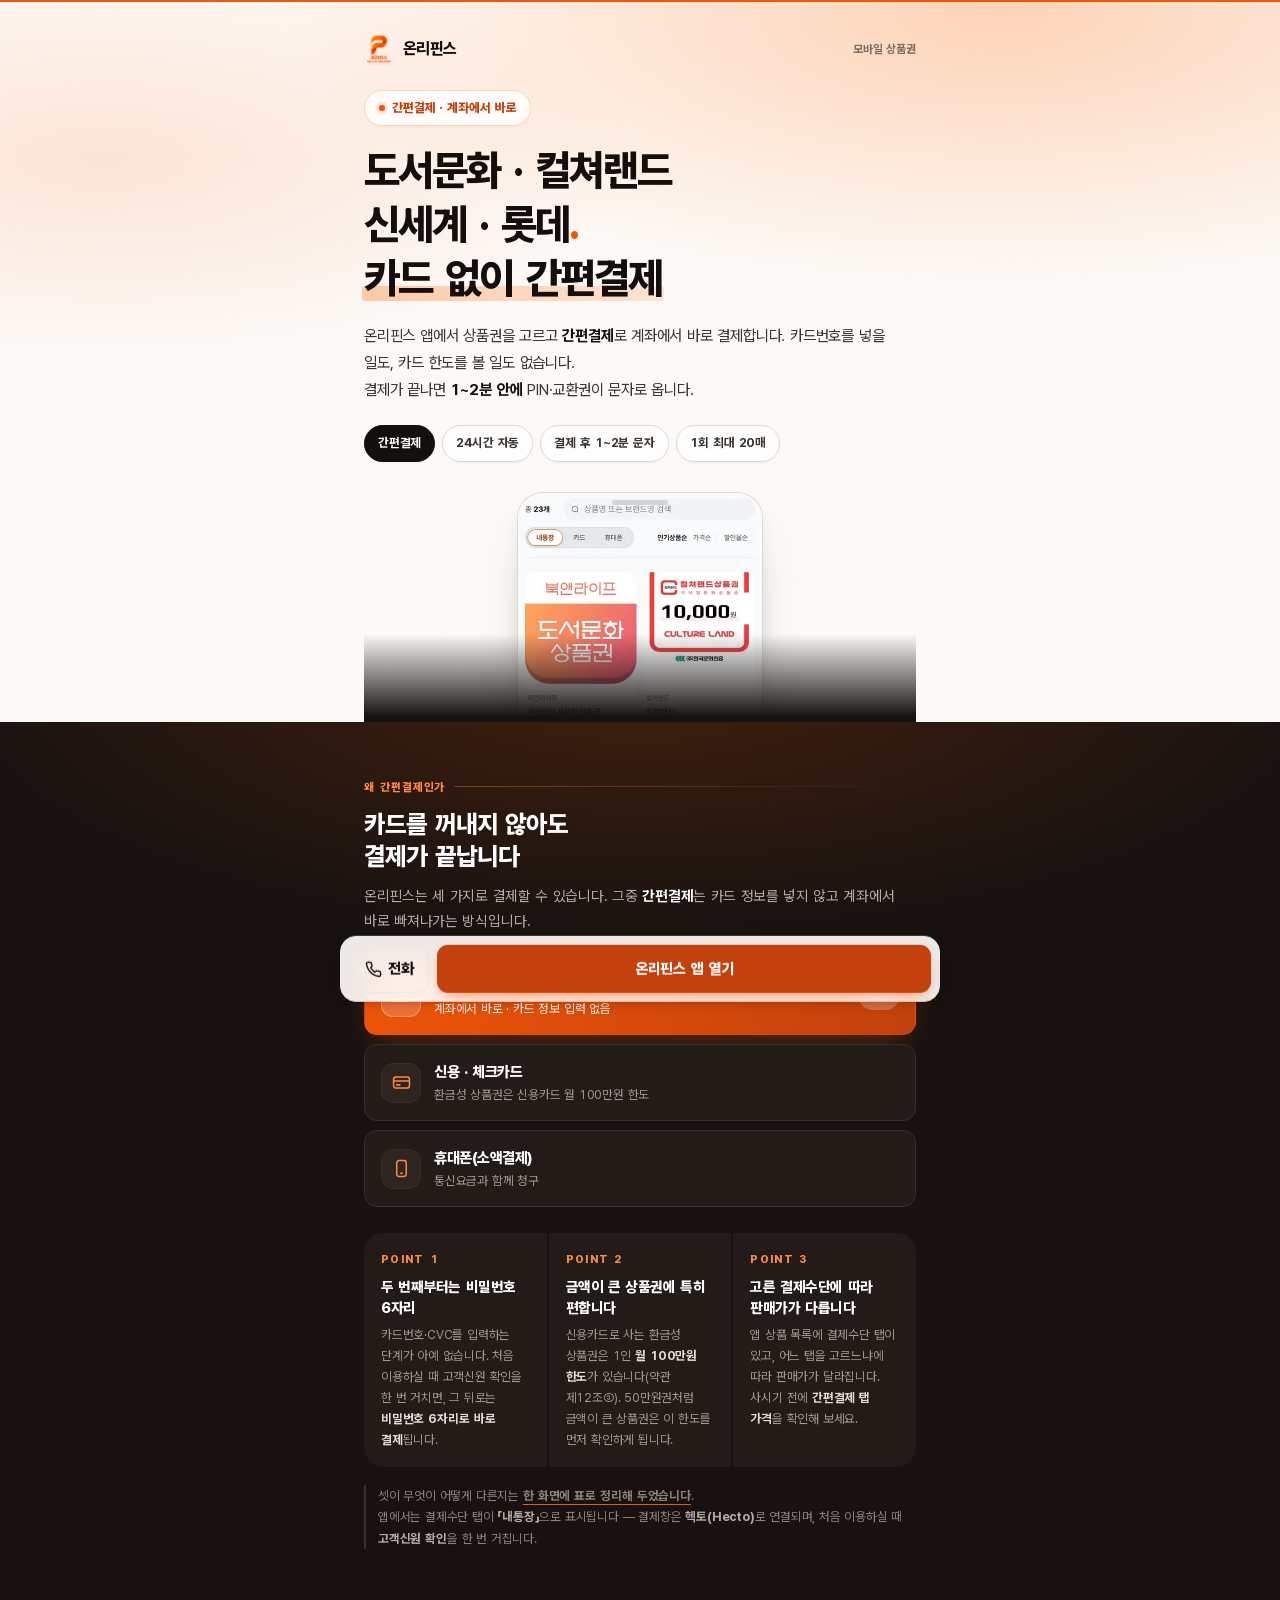
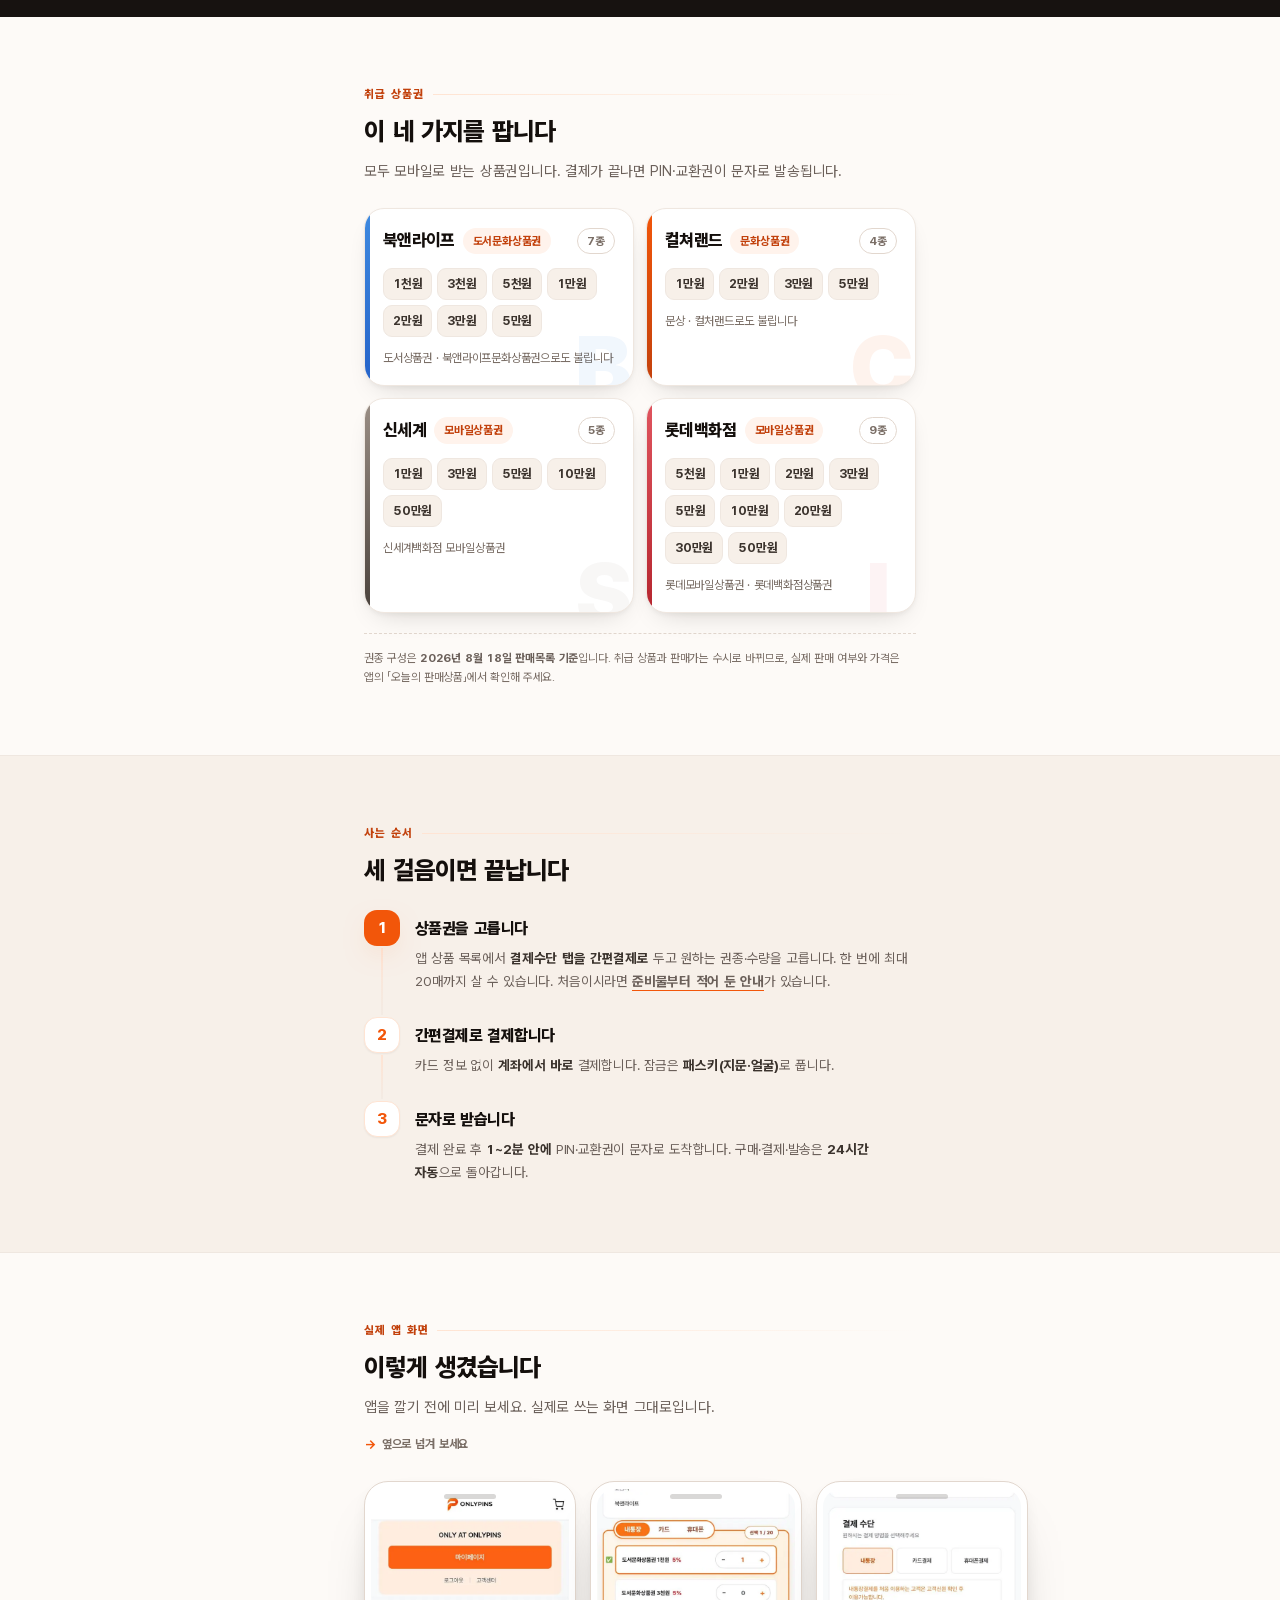
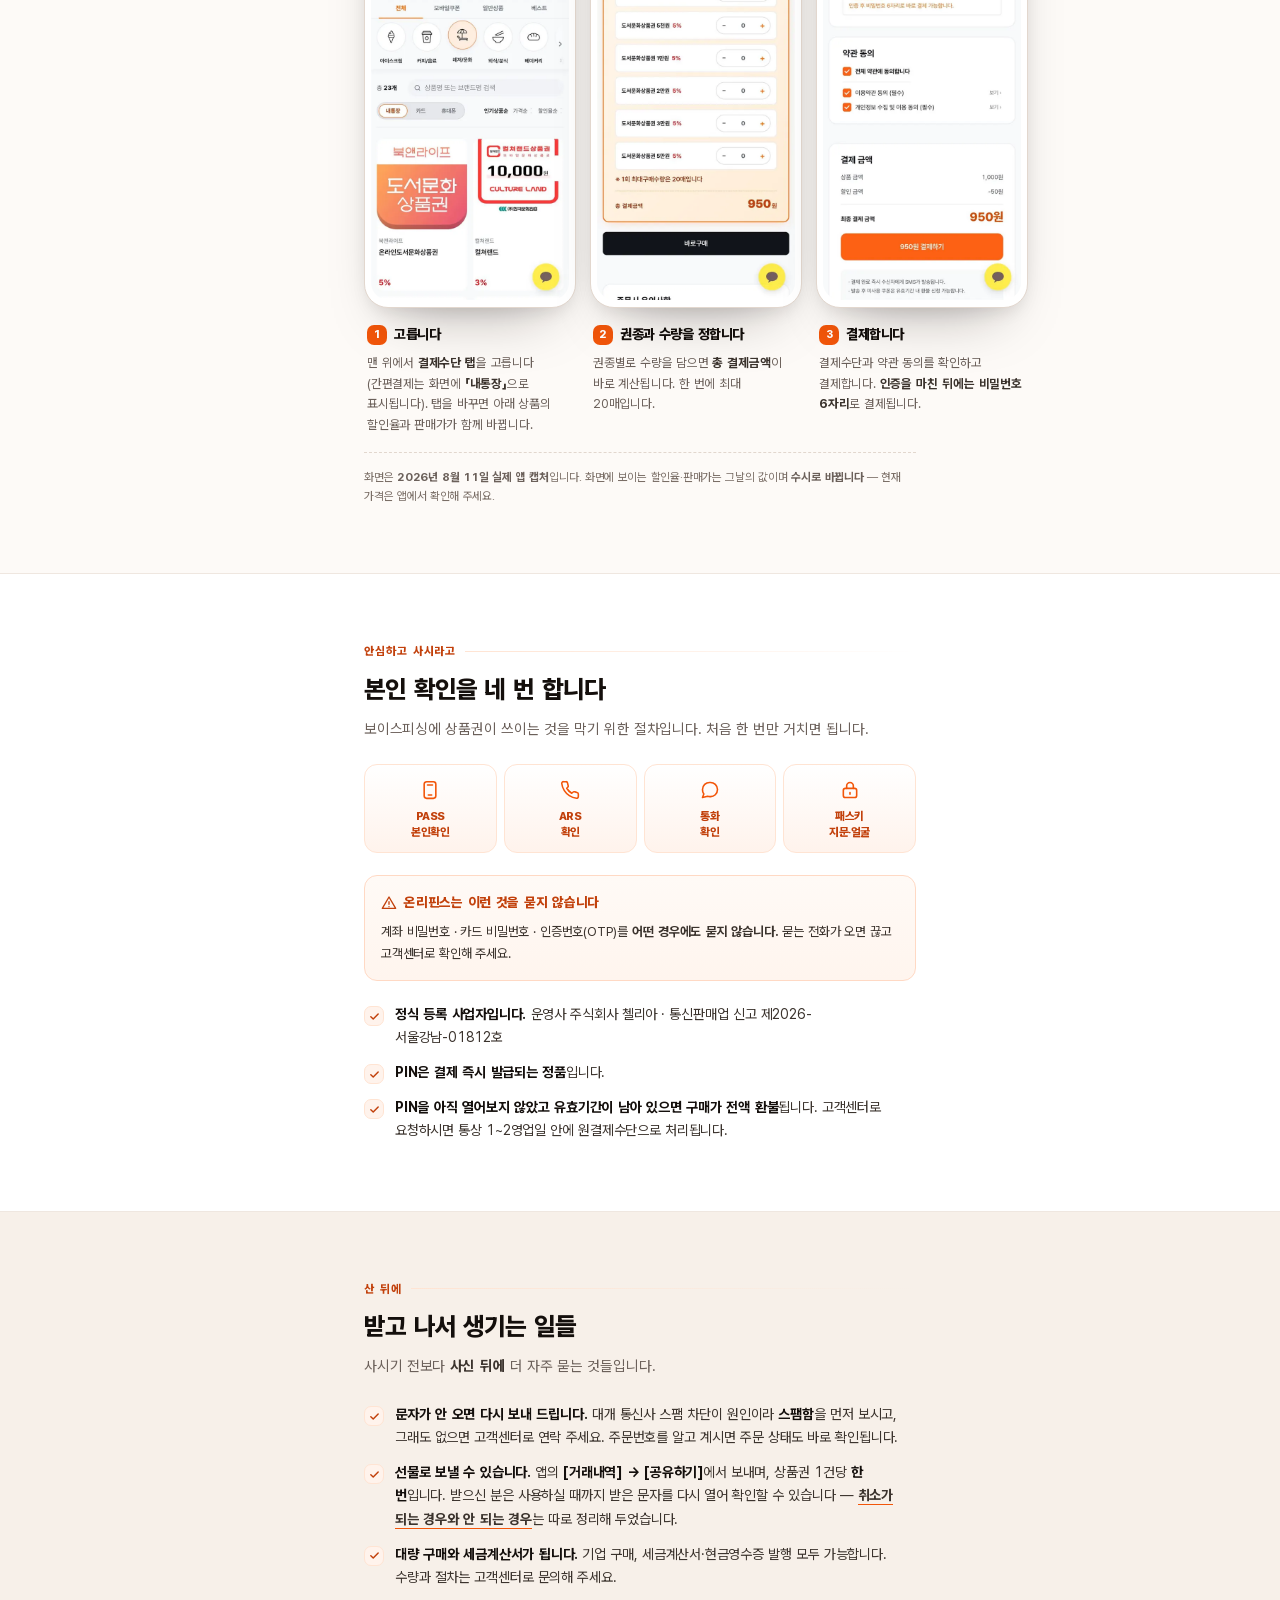
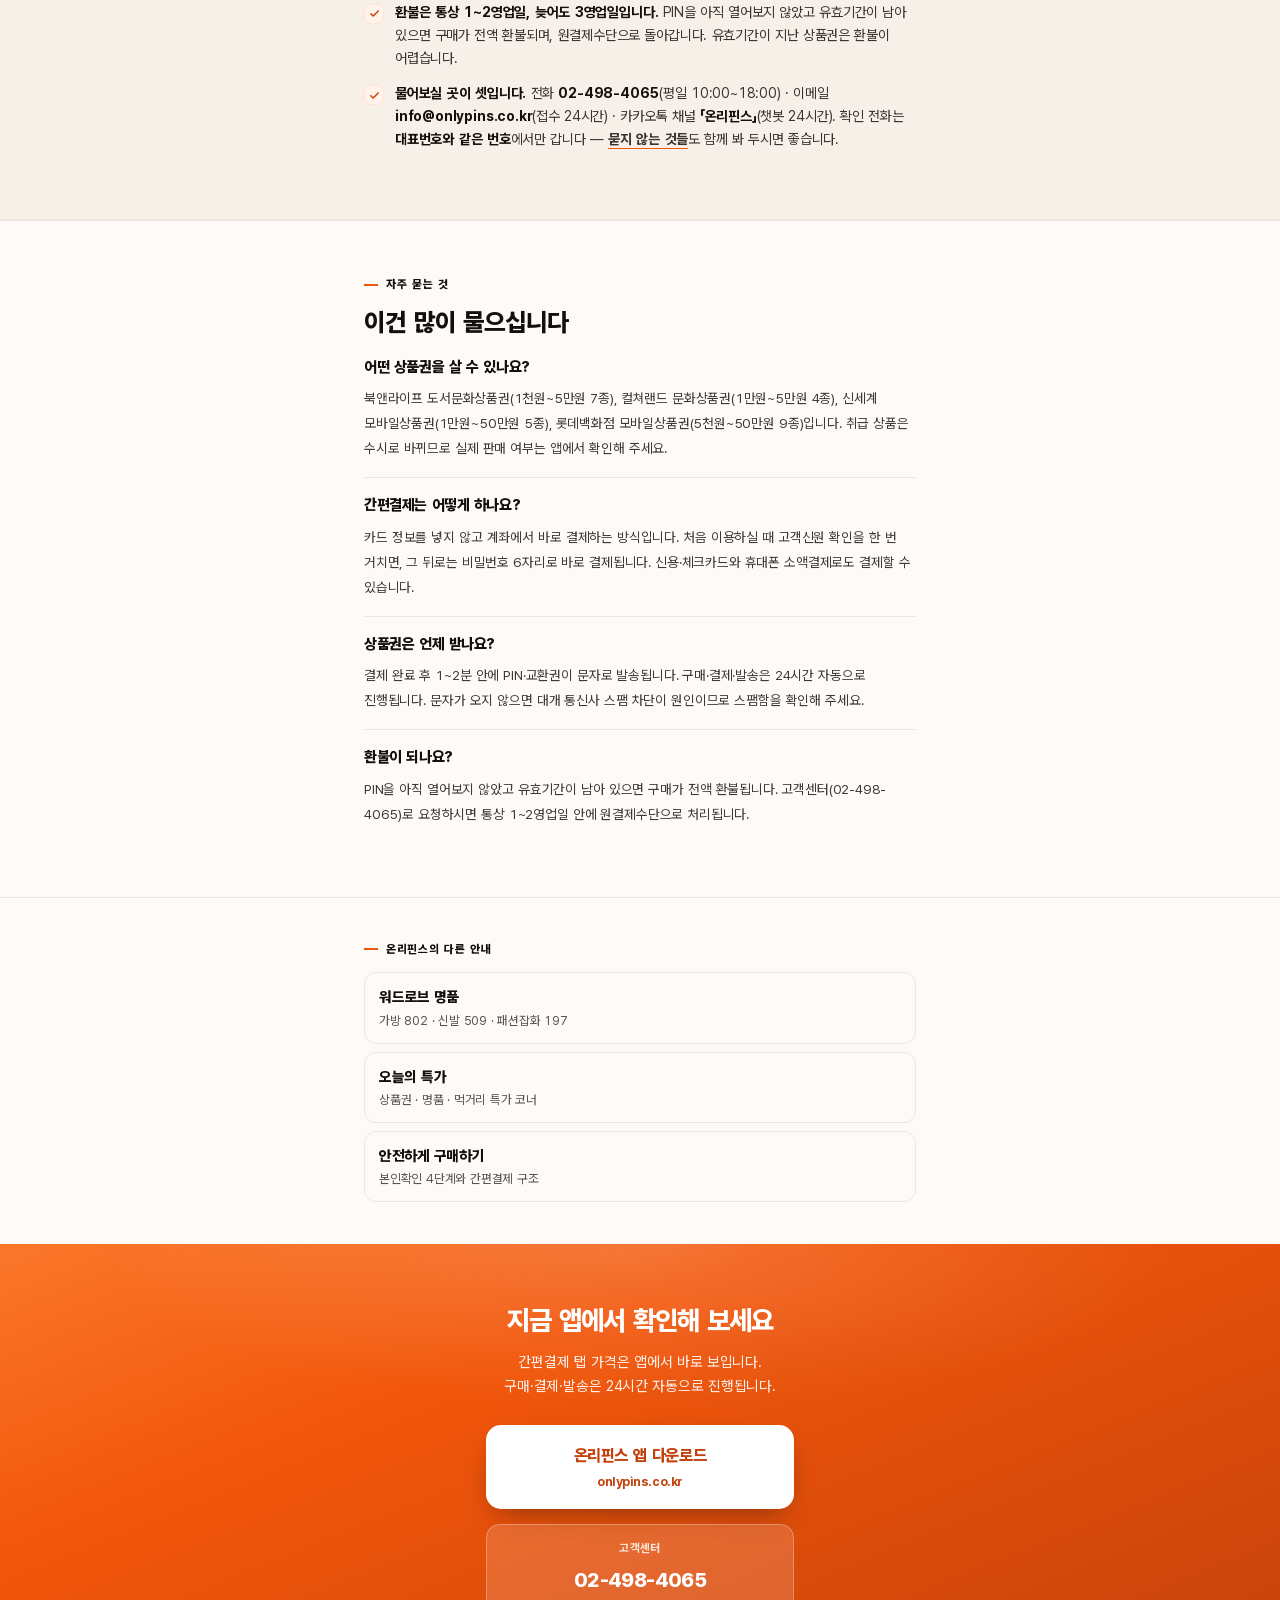
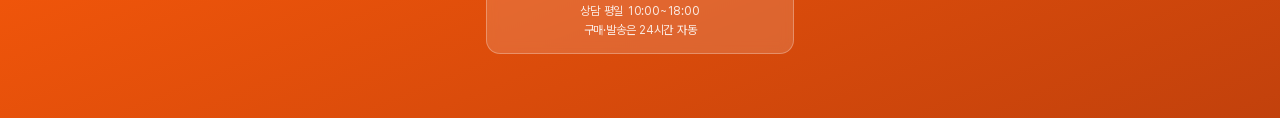
==== commit 4e5a627c: "Add files via upload" ====
--- a/index.html
+++ b/index.html
@@ -4,12 +4,16 @@
 <meta charset="utf-8">
 <meta name="viewport" content="width=device-width, initial-scale=1, viewport-fit=cover">
 
-<title>도서문화·컬쳐랜드·신세계·롯데 모바일상품권 | 온리핀스 간편결제</title>
-<meta name="description" content="북앤라이프 도서문화상품권, 컬쳐랜드, 신세계·롯데백화점 모바일상품권을 온리핀스에서. 카드 정보 없이 계좌에서 바로 간편결제하고, 결제 후 1~2분 안에 PIN을 문자로 받습니다. 구매·발송 24시간 자동.">
-<meta name="keywords" content="도서문화상품권,북앤라이프,컬쳐랜드,문화상품권,신세계 모바일상품권,롯데백화점 모바일상품권,상품권 간편결제,모바일상품권,온리핀스">
+<title>상품권 간편결제 — 도서문화·컬쳐랜드·신세계·롯데 모바일상품권 | 온리핀스</title>
+<meta name="description" content="상품권을 카드 없이 계좌에서 바로 간편결제로 삽니다. 북앤라이프 도서문화상품권·컬쳐랜드 문화상품권·신세계·롯데백화점 모바일상품권. 결제 후 1~2분 안에 PIN을 문자로 받고, 구매·발송은 24시간 자동입니다.">
+<meta name="keywords" content="상품권 구매,모바일상품권 구매,상품권 간편결제,도서문화상품권,북앤라이프,컬쳐랜드,문화상품권,신세계 모바일상품권,롯데백화점 모바일상품권,카드없이 상품권,계좌이체 상품권,온리핀스">
 <meta name="robots" content="index, follow, max-image-preview:large">
 <meta name="author" content="온리핀스">
 <meta name="theme-color" content="#f2560a">
+<!-- 파비콘 — 구글은 «모바일 검색 결과에 파비콘을 표시»한다. data URI 로는 안 되고
+     크롤러가 «가져갈 수 있는 주소»여야 한다. 주소를 바꾸지 말 것(다시 크롤될 때까지 그대로). -->
+<link rel="icon" type="image/png" sizes="96x96" href="/favicon.png">
+<link rel="apple-touch-icon" href="/apple-touch-icon.png">
 <!-- 사이트 소유확인 — 검색엔진 콘솔용. 공개 노출이 전제인 확인 토큰이라 비밀값이 아니다.
      ⚠️ 지우면 소유확인이 풀려 Search Console 접근이 끊긴다. -->
 <meta name="google-site-verification" content="S2PBb_PZUCIwT41YcxfDkoCH6EF-mtGJWF4lPE0fD1Q">
@@ -65,7 +69,7 @@
       "@type": "WebPage",
       "@id": "https://onlypinspr001.pages.dev/#page",
       "url": "https://onlypinspr001.pages.dev/",
-      "name": "도서문화·컬쳐랜드·신세계·롯데 모바일상품권 | 온리핀스 간편결제",
+      "name": "상품권 간편결제 — 도서문화·컬쳐랜드·신세계·롯데 모바일상품권 | 온리핀스",
       "description": "북앤라이프 도서문화상품권, 컬쳐랜드, 신세계·롯데백화점 모바일상품권을 카드 정보 없이 계좌에서 바로 간편결제로 구매합니다.",
       "inLanguage": "ko-KR",
       "isPartOf": { "@id": "https://onlypinspr001.pages.dev/#org" }
@@ -115,11 +119,11 @@
 /* 자동 생성 — python _폰트빌드.py 001-간편결제
    이 페이지에 실제로 쓰인 글자만 남긴 서브셋이다. 손으로 고치지 말 것.
    본문 글자가 바뀌면 아래 해시가 달라진다 → _검증.mjs 가 「낡았다」로 잡는다.
-   charset-sha: cc2f955453d1d65c
-   글자 385자 · 폰트 1종 · 합계 69.8KB (base64 는 약 1.33배) */
+   charset-sha: ef945b619c173069
+   글자 459자 · 폰트 1종 · 합계 81.9KB (base64 는 약 1.33배) */
 @font-face{
   font-family:'Pretendard';
-  src:url([data-uri]) format('woff2');
+  src:url([data-uri]) format('woff2');
   font-weight:100 900; font-style:normal; font-display:block;
 }
 </style>
@@ -131,7 +135,7 @@
      ───────────────────────────────────────────── */
   :root{
     --o:#f2560a; --o-deep:#c2410c; --o-lite:#ff8a3d; --o-tint:#fff3ec; --o-tint-2:#ffe4d3;
-    --ink:#140f0c; --ink-2:#3b332d; --muted:#6b605a; --muted-2:#8b8078;
+    --ink:#140f0c; --ink-2:#3b332d; --muted:#6b605a; --muted-2:#7a6e66;
     --paper:#fdfaf7; --paper-2:#f7f0e9; --card:#ffffff;
     --line:#efe7e0; --line-2:#e2d7ce;
     --dark:#171210; --dark-2:#221b17; --dark-3:#2e2521; --dark-line:#382f29;
@@ -148,7 +152,7 @@
     /* ⚠️ 이 페이지가 밝은 화면임을 «선언»한다. 안 적으면 안드로이드 크롬의 자동 다크가
        색을 제 맘대로 뒤집어 대비가 무너진다(우리가 고른 색이 아니게 된다). */
     color-scheme:light;
-    --u-accent:var(--o); --u-on-accent:#fff;
+    --u-accent:var(--o); --u-accent-2:var(--o-deep); --u-on-accent:#fff;
     --u-ink:var(--ink); --u-paper:var(--paper); --u-line:var(--line);
     --u-pad:20px;
     --u-h1-min:29px; --u-h1-vw:9.2vw; --u-h1-max:36px;
@@ -171,7 +175,7 @@
   /* 섹션 머리 — 작은 라벨 + 가로 선 */
   .kicker{
     display:flex; align-items:center; gap:9px;
-    font-size:11.5px; font-weight:800; color:var(--o); letter-spacing:.08em;
+    font-size:11.5px; font-weight:800; color:var(--o-deep); letter-spacing:.08em;
     text-transform:none; margin-bottom:12px;
   }
   .kicker::after{content:""; flex:1; height:1px; background:linear-gradient(90deg,var(--o-tint-2),transparent)}
@@ -465,7 +469,7 @@
     padding:17px 20px; border-radius:15px; text-decoration:none;
     box-shadow:0 12px 30px -12px rgba(0,0,0,.45);
   }
-  .btn .u{display:block; font-size:12.5px; font-weight:700; color:var(--o); opacity:.72; margin-top:3px}
+  .btn .u{display:block; font-size:12.5px; font-weight:700; color:var(--o-deep); margin-top:3px}
   .callbox{
     max-width:308px; margin:15px auto 0; padding:14px 16px;
     background:rgba(255,255,255,.15); border:1px solid rgba(255,255,255,.28);
@@ -596,12 +600,67 @@
   color:var(--u-ink); background:transparent;
   border:1px solid var(--u-line);
 }
+/* ⚠️ 흰 글자를 밝은 주황이 받치면 3.4:1 밖에 안 나온다. 버튼·바처럼 «글자를 얹는» 자리는
+   --u-accent-2(진한 쪽)를 쓴다. 안 정한 페이지는 --u-accent 그대로 떨어진다. */
 .ubar .ub-cta{
   flex:1 1 auto; padding:0 14px;
-  color:var(--u-on-accent); background:var(--u-accent);
+  color:var(--u-on-accent); background:var(--u-accent-2, var(--u-accent));
   box-shadow:0 6px 16px -8px var(--u-accent);
 }
 .ubar svg{width:17px; height:17px; flex:none}
+
+/* -- 6-1. 본문 안의 링크 ----------------------
+   문장 속에서 다른 안내로 건너가는 링크. 밑줄을 옅게 깔아 「글의 흐름」을 끊지 않는다.
+   ⚠️ 색은 --u-accent 를 쓰지 않는다 - 페이지마다 밝기가 달라 본문에서 대비가 무너진다(2026-09-09).
+      잉크색 그대로 두고 「밑줄」로만 구분한다. */
+a.xl{
+  color:inherit; text-decoration:none;
+  border-bottom:1.5px solid var(--u-accent);
+  padding-bottom:1px; font-weight:700;
+}
+a.xl:hover{border-bottom-color:currentColor}
+
+/* -- 6-2. 형제 사이트 링크 --------------------
+   네 사이트가 서로 고립돼 있으면 크롤러가 «발견»할 길이 사이트맵뿐이고,
+   주제가 묶여 있다는 신호도 없다. 색은 토큰으로만 - 페이지 정체성은 건드리지 않는다. */
+.usib{padding:clamp(30px,8vw,42px) 0; border-top:1px solid var(--u-line)}
+/* ⚠️ 라벨 색으로 --u-accent 를 쓰면 안 된다 — 페이지마다 밝기가 달라 대비가 무너진다
+   (002 의 금색에서 2.22:1 · 2026-09-09 실측). 글자는 잉크로 두고 강조색은 «막대»로만 쓴다. */
+.usib-h{
+  display:flex; align-items:center; gap:8px;
+  font-size:11.5px; font-weight:800; letter-spacing:.06em;
+  color:var(--u-ink); margin-bottom:14px;
+}
+.usib-h::before{content:""; width:14px; height:2px; background:var(--u-accent); flex:none}
+.usib-l{list-style:none; margin:0; padding:0; display:grid; gap:8px}
+.usib-l a{
+  display:flex; flex-direction:column; gap:3px; min-height:56px;
+  justify-content:center; padding:12px 14px;
+  border:1px solid var(--u-line); border-radius:12px;
+  text-decoration:none; color:inherit;
+}
+.usib-l b{font-size:14.5px; font-weight:800; letter-spacing:-.03em}
+.usib-l span{font-size:12.5px; opacity:.7; line-height:1.5}
+
+/* ── 6-3. 자주 묻는 것 ─────────────────────────
+   ⚠️ 이 구역의 «글»은 빌드가 그 페이지의 FAQPage 구조화 데이터에서 만들어 넣는다.
+      화면과 마크업을 사람이 따로 적으면 언젠가 갈리고, 그때 구글은 «안 보이는 내용을 마크업했다»고 본다.
+   색은 토큰으로만 — 페이지 정체성은 건드리지 않는다. */
+.ufaq{padding:clamp(38px,10vw,54px) 0; border-top:1px solid var(--u-line)}
+.ufaq-h{
+  display:flex; align-items:center; gap:8px;
+  font-size:11.5px; font-weight:800; letter-spacing:.06em;
+  color:var(--u-ink); margin-bottom:12px;
+}
+.ufaq-h::before{content:""; width:14px; height:2px; background:var(--u-accent); flex:none}
+.ufaq h2{margin:0 0 4px}
+.ufaq dl{margin:18px 0 0}
+.ufaq dt{
+  font-size:15px; font-weight:800; letter-spacing:-.03em; line-height:1.5;
+  padding-top:16px; border-top:1px solid var(--u-line);
+}
+.ufaq dt:first-of-type{padding-top:0; border-top:0}
+.ufaq dd{margin:8px 0 16px; font-size:13.5px; line-height:1.85; opacity:.82}
 
 /* ── 7. 스크롤 진행 표시 ──────────────────────
    JS 없이 CSS 스크롤 타임라인으로만 그린다. 미지원 브라우저는 그냥 안 보인다. */
@@ -708,7 +767,7 @@
 
     <div class="hero-art" aria-hidden="true">
       <div class="frame">
-        <img src="[data-uri]" width="440" height="413" decoding="async" alt="">
+        <img src="[data-uri]" width="440" height="413" decoding="async" alt="">
       </div>
       <div class="fade"></div>
     </div>
@@ -775,6 +834,7 @@
     </div>
 
     <p class="paynote">
+      셋이 무엇이 어떻게 다른지는 <a class="xl" href="https://onlypinspr006.chalia4065.workers.dev/">한 화면에 표로 정리해 두었습니다</a>.<br>
       앱에서는 결제수단 탭이 <b>「내통장」</b>으로 표시됩니다 —
       결제창은 <b>헥토(Hecto)</b>로 연결되며, 처음 이용하실 때 <b>고객신원 확인</b>을 한 번 거칩니다.
     </p>
@@ -863,7 +923,8 @@
         <div>
           <div class="stitle">상품권을 고릅니다</div>
           <div class="sdesc">앱 상품 목록에서 <b>결제수단 탭을 간편결제로</b> 두고 원하는 권종·수량을 고릅니다.
-            한 번에 최대 20매까지 살 수 있습니다.</div>
+            한 번에 최대 20매까지 살 수 있습니다.
+            처음이시라면 <a class="xl" href="https://onlypinspr008.chalia4065.workers.dev/">준비물부터 적어 둔 안내</a>가 있습니다.</div>
         </div>
       </div>
       <div class="step">
@@ -897,7 +958,7 @@
 
   <div class="shots" data-uscroll>
     <div class="shot">
-      <div class="phone"><span class="scr"><img src="[data-uri]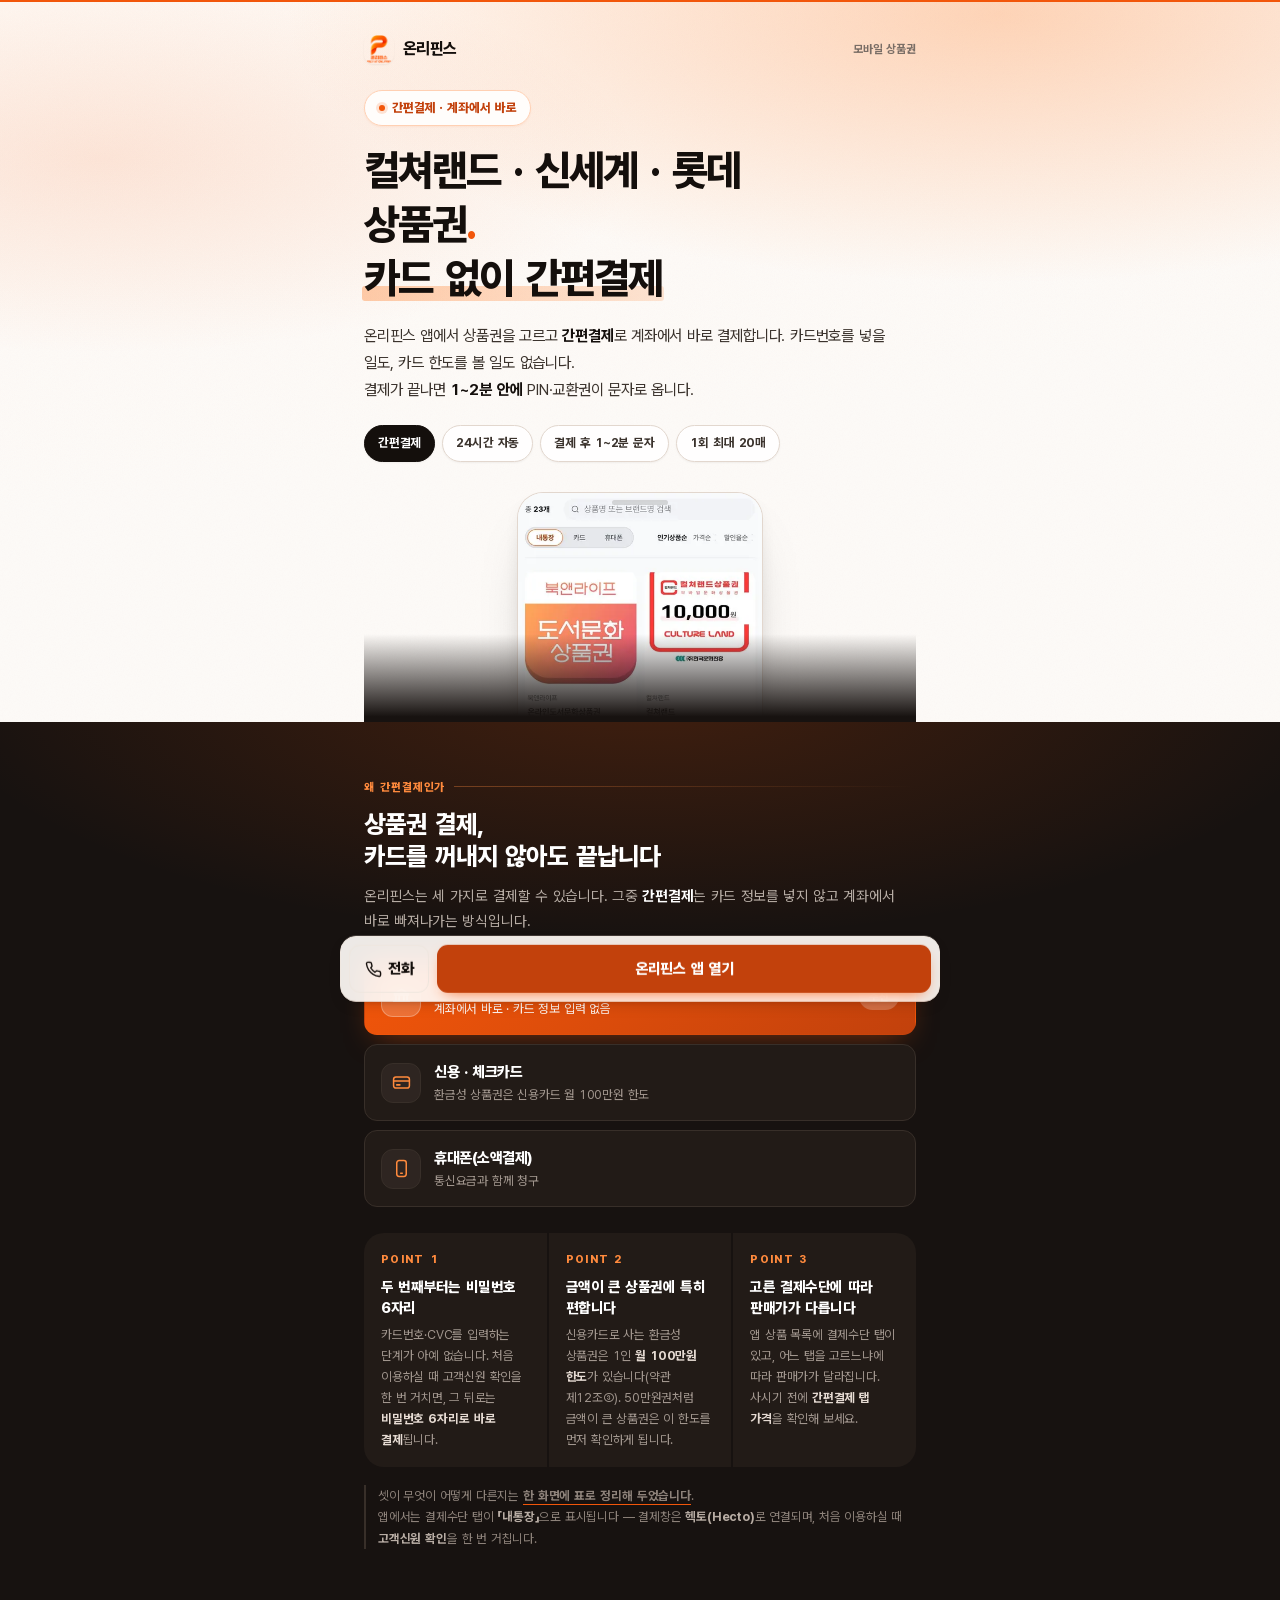
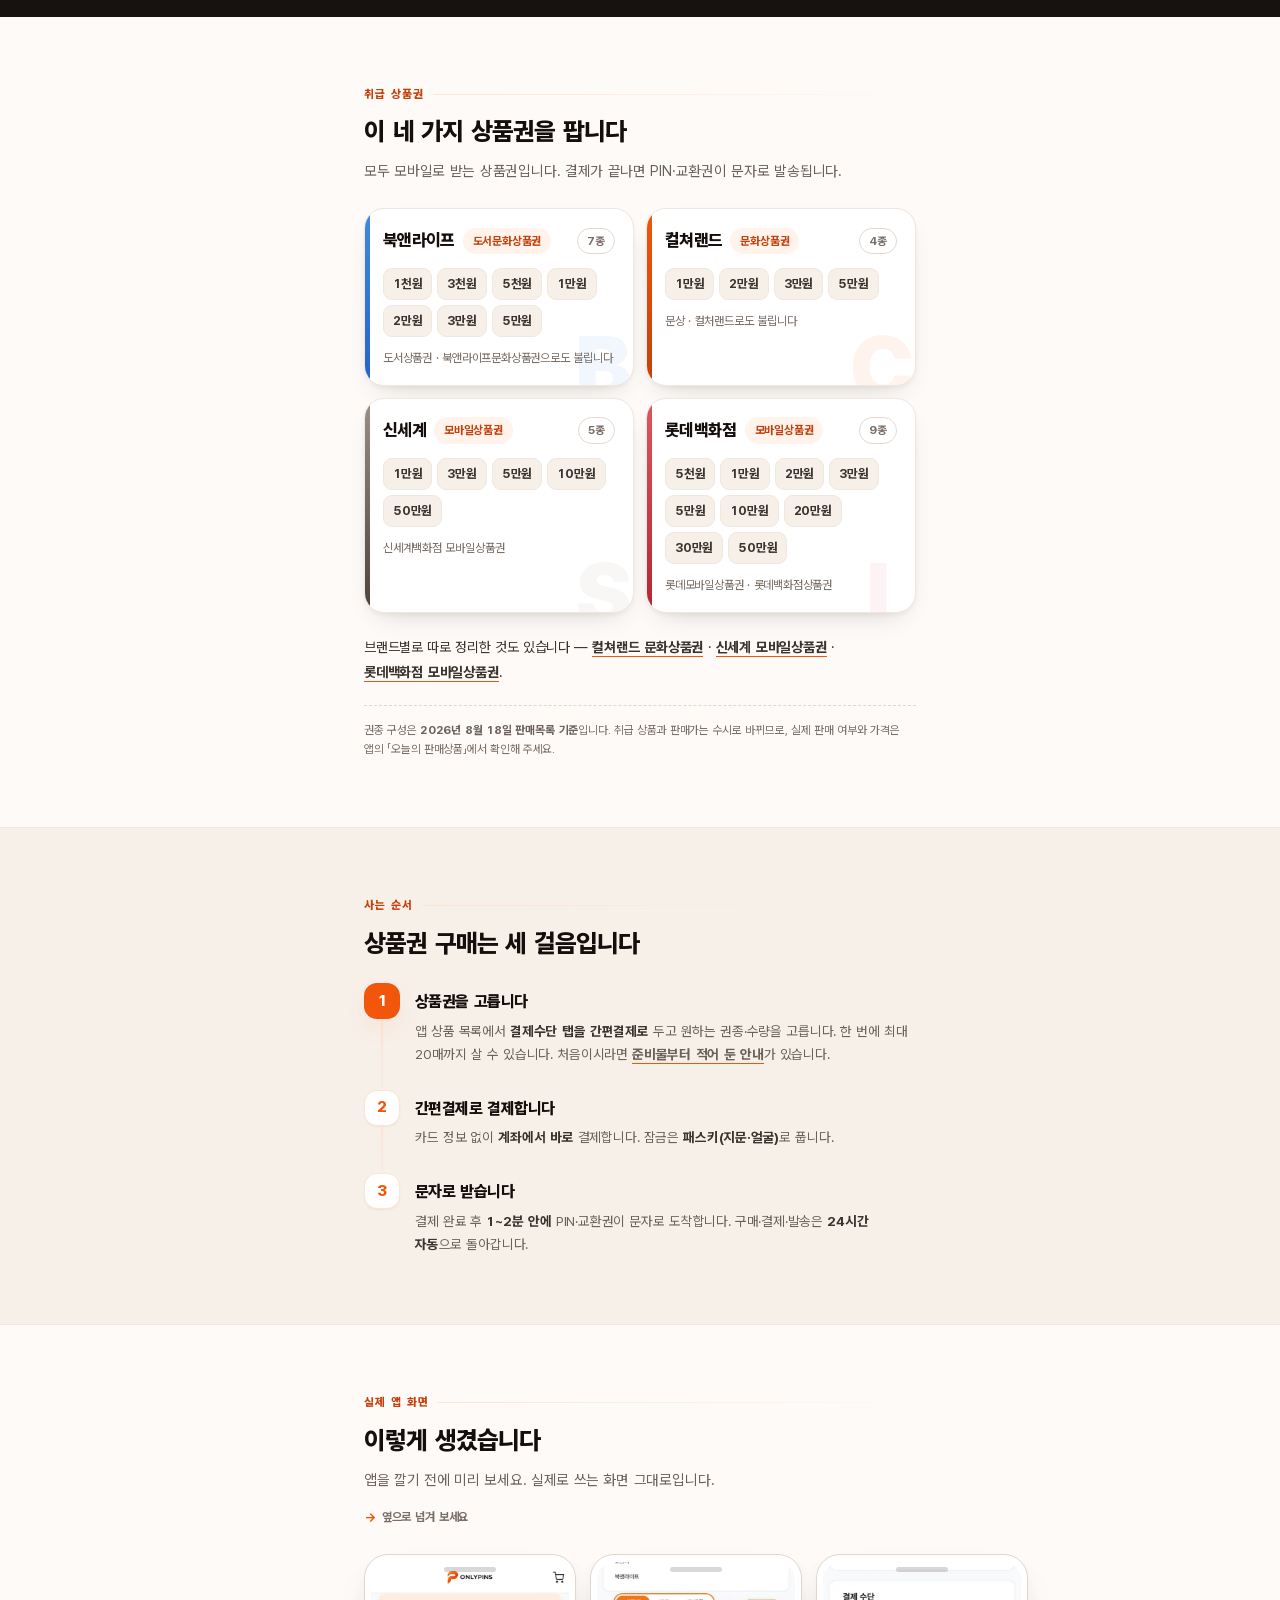
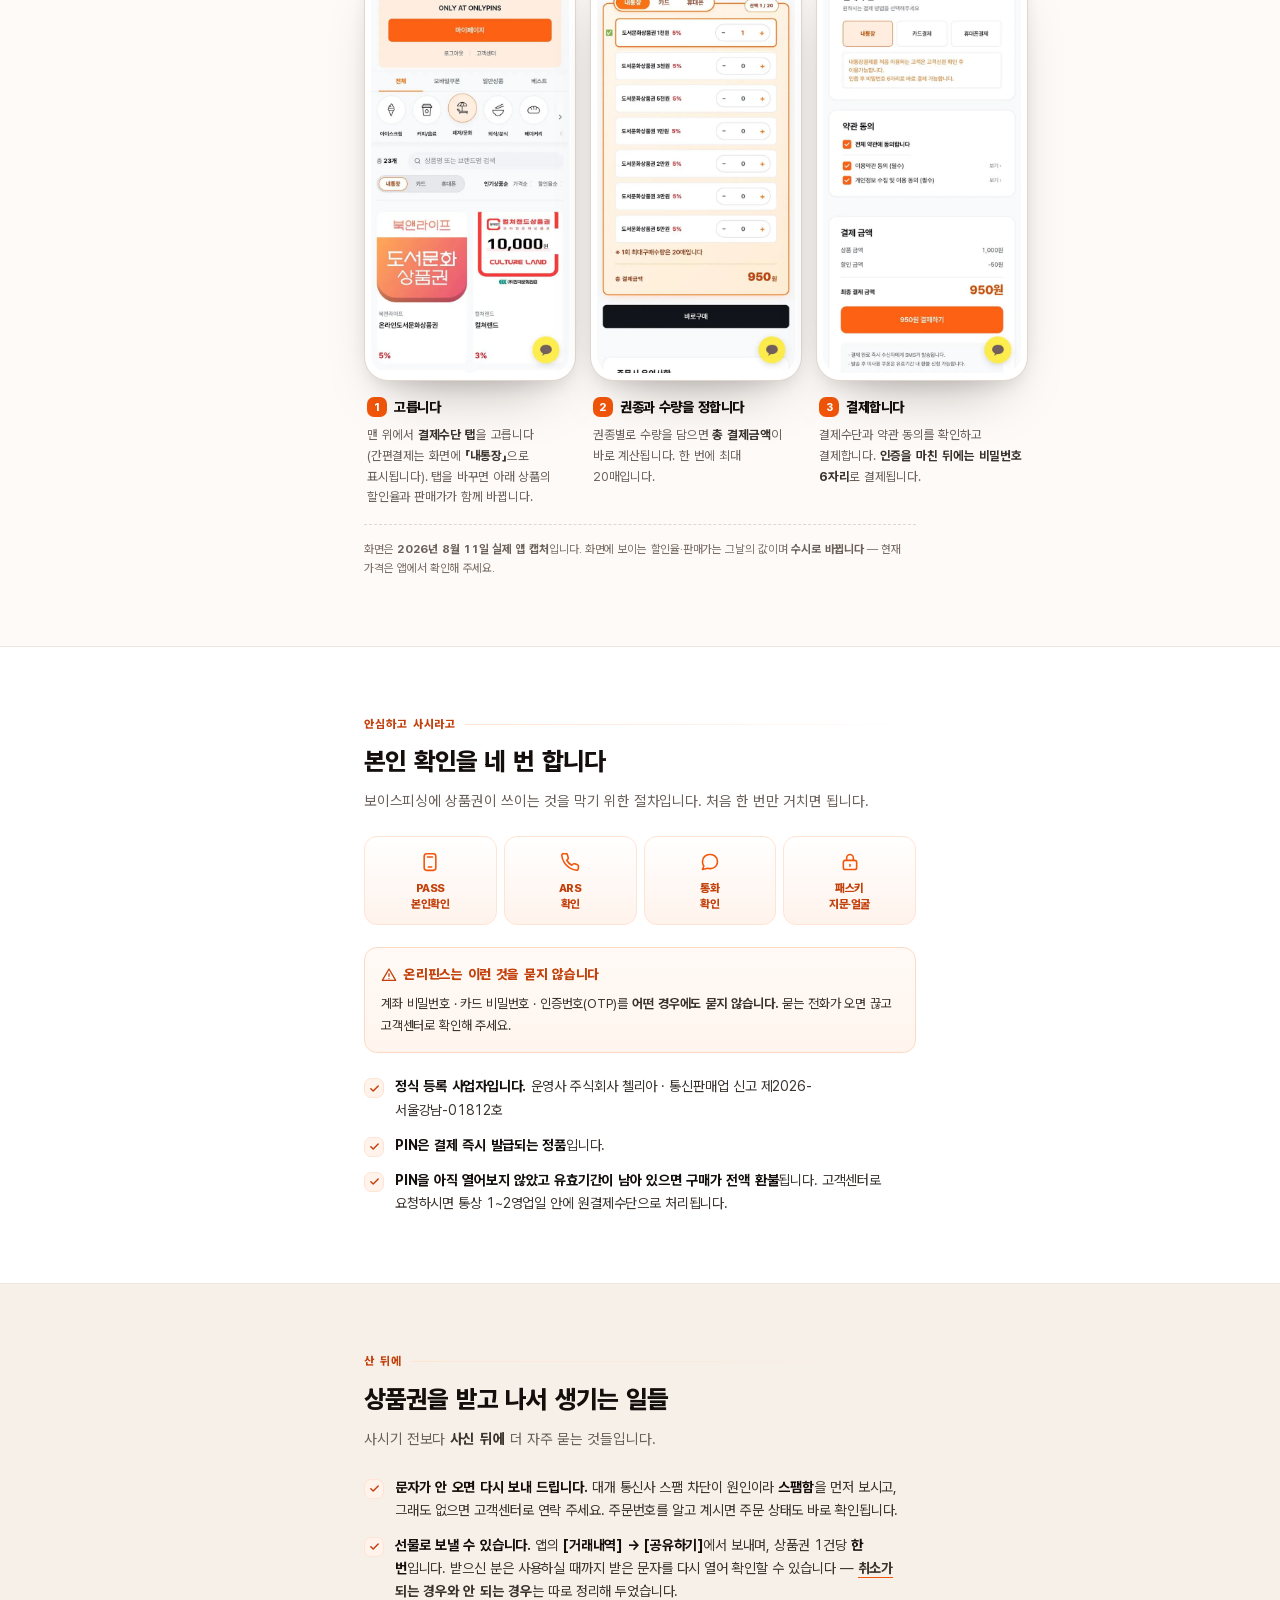
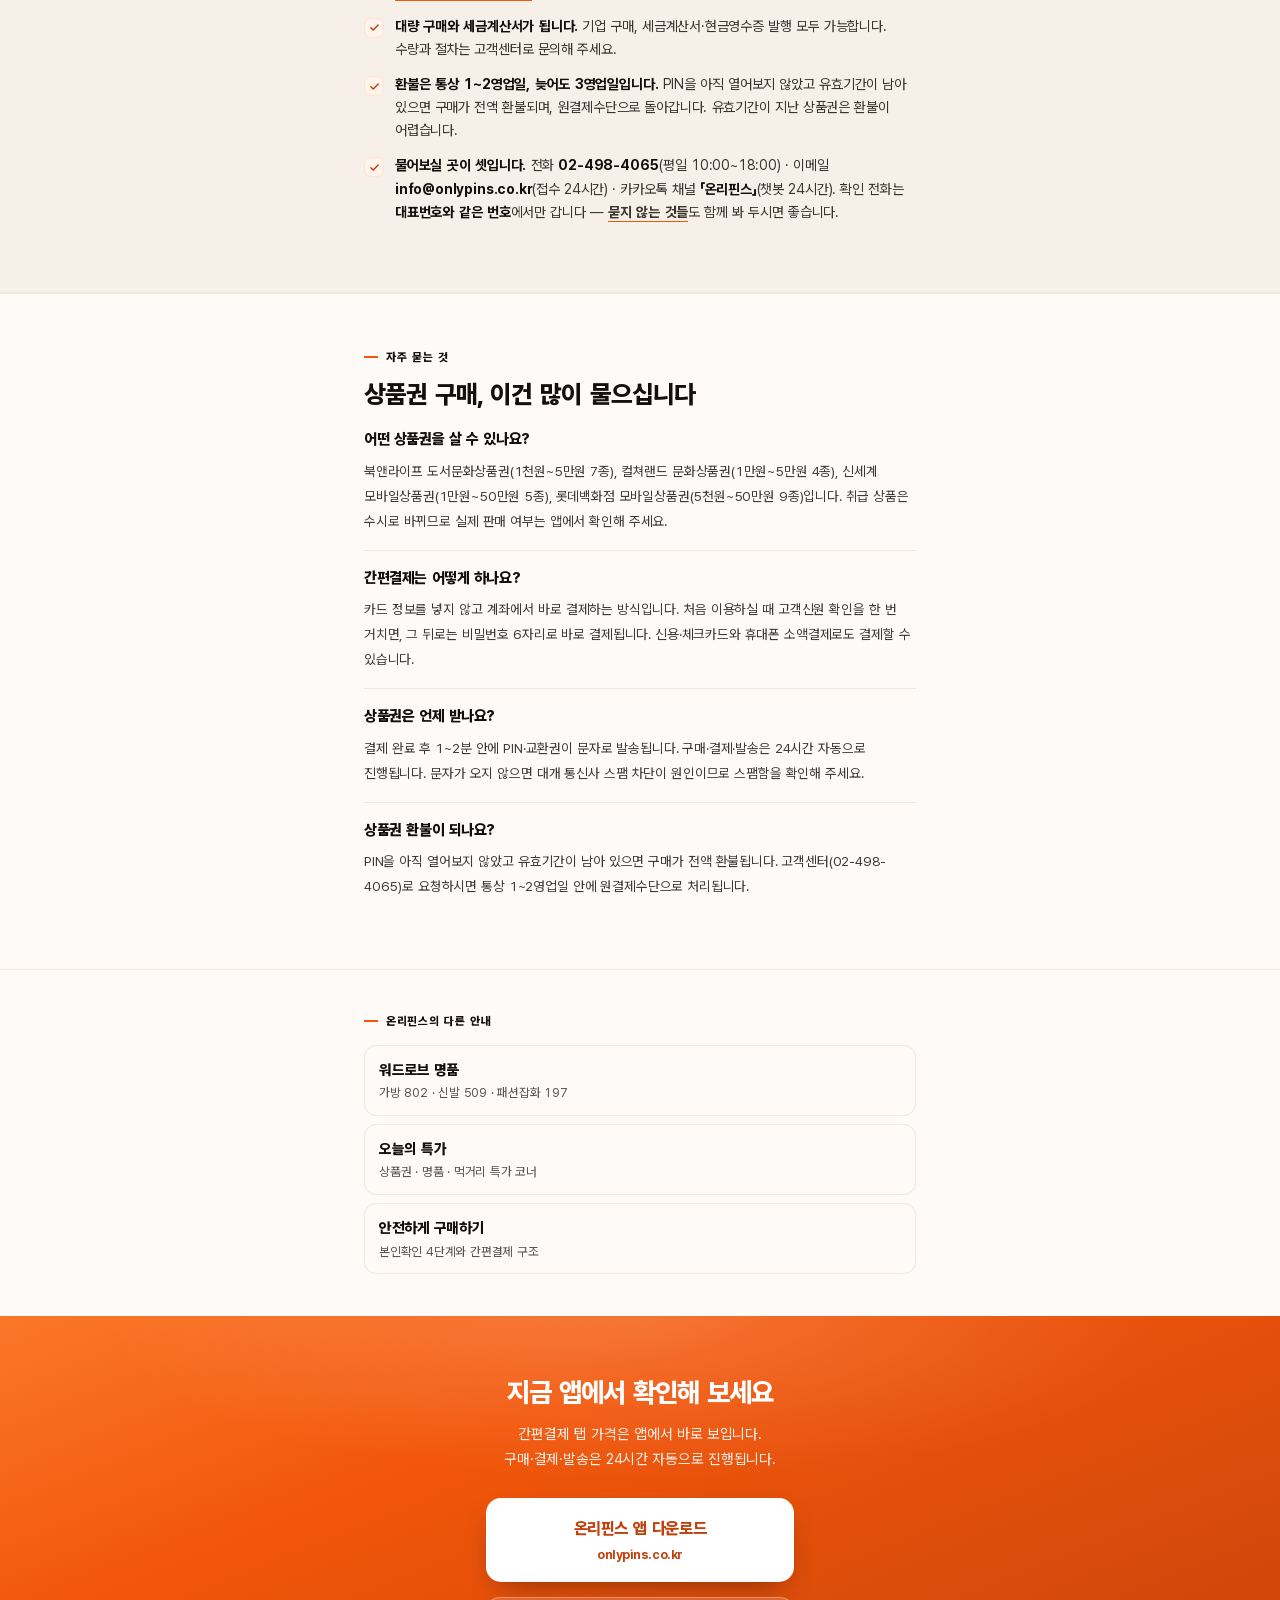
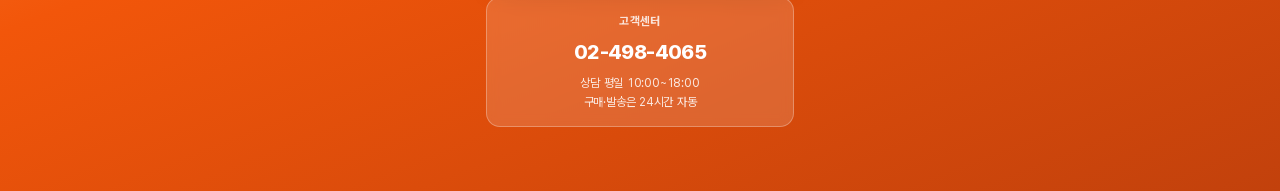
==== commit 4eb8fda2: "Add files via upload" ====
--- a/index.html
+++ b/index.html
@@ -4,9 +4,19 @@
 <meta charset="utf-8">
 <meta name="viewport" content="width=device-width, initial-scale=1, viewport-fit=cover">
 
-<title>상품권 간편결제 — 도서문화·컬쳐랜드·신세계·롯데 모바일상품권 | 온리핀스</title>
-<meta name="description" content="상품권을 카드 없이 계좌에서 바로 간편결제로 삽니다. 북앤라이프 도서문화상품권·컬쳐랜드 문화상품권·신세계·롯데백화점 모바일상품권. 결제 후 1~2분 안에 PIN을 문자로 받고, 구매·발송은 24시간 자동입니다.">
-<meta name="keywords" content="상품권 구매,모바일상품권 구매,상품권 간편결제,도서문화상품권,북앤라이프,컬쳐랜드,문화상품권,신세계 모바일상품권,롯데백화점 모바일상품권,카드없이 상품권,계좌이체 상품권,온리핀스">
+<!-- GA4 — 측정 ID 정본은 _사이트파일.mjs 의 GA4_ID 하나다. 여기에 값을 적지 말 것. -->
+<script async src="https://www.googletagmanager.com/gtag/js?id=G-9EMR2JH7BD"></script>
+<script>
+  window.dataLayer = window.dataLayer || [];
+  function gtag(){dataLayer.push(arguments);}
+  gtag('js', new Date());
+  gtag('config', 'G-9EMR2JH7BD');
+</script>
+
+
+<title>컬쳐랜드·신세계·롯데 상품권 카드 없이 간편결제 | 온리핀스</title>
+<meta name="description" content="컬쳐랜드 문화상품권·신세계·롯데백화점 모바일상품권·북앤라이프 도서문화상품권을 카드 없이 계좌에서 바로 간편결제로 삽니다. 결제 후 1~2분 안에 PIN을 문자로 받고, 구매·발송은 24시간 자동입니다.">
+<meta name="keywords" content="컬쳐랜드상품권,문화상품권,신세계상품권,롯데상품권,롯데백화점상품권,상품권 구매,상품권 판매,모바일상품권,상품권 간편결제,도서문화상품권,북앤라이프,카드없이 상품권,계좌이체 상품권,온리핀스">
 <meta name="robots" content="index, follow, max-image-preview:large">
 <meta name="author" content="온리핀스">
 <meta name="theme-color" content="#f2560a">
@@ -19,24 +29,24 @@
 <meta name="google-site-verification" content="S2PBb_PZUCIwT41YcxfDkoCH6EF-mtGJWF4lPE0fD1Q">
 
 <!--SEO:ABS-->
-<link rel="canonical" href="https://onlypinspr001.pages.dev/">
+<link rel="canonical" href="https://adpr0001.onlypins.co.kr/">
 
 
 <!-- 공유 미리보기 (카카오톡·SNS·검색) -->
 <meta property="og:type" content="website">
 <meta property="og:site_name" content="온리핀스">
 <meta property="og:locale" content="ko_KR">
-<meta property="og:url" content="https://onlypinspr001.pages.dev/">
-<meta property="og:title" content="카드 없이 간편결제로 상품권 — 도서문화·컬쳐랜드·신세계·롯데">
+<meta property="og:url" content="https://adpr0001.onlypins.co.kr/">
+<meta property="og:title" content="카드 없이 간편결제로 상품권 — 컬쳐랜드·신세계·롯데·도서문화">
 <meta property="og:description" content="계좌에서 바로 간편결제. 결제 후 1~2분 안에 PIN·교환권을 문자로 받습니다. 구매·발송 24시간 자동.">
-<meta property="og:image" content="https://onlypinspr001.pages.dev/og-image.png">
+<meta property="og:image" content="https://adpr0001.onlypins.co.kr/og-image.png">
 <meta property="og:image:width" content="1200">
 <meta property="og:image:height" content="630">
 <meta property="og:image:alt" content="온리핀스 — 카드 없이 간편결제로 상품권. 북앤라이프 도서문화상품권·컬쳐랜드·신세계·롯데백화점 모바일상품권">
 <meta name="twitter:card" content="summary_large_image">
-<meta name="twitter:title" content="카드 없이 간편결제로 상품권 — 도서문화·컬쳐랜드·신세계·롯데">
+<meta name="twitter:title" content="카드 없이 간편결제로 상품권 — 컬쳐랜드·신세계·롯데·도서문화">
 <meta name="twitter:description" content="계좌에서 바로 간편결제. 결제 후 1~2분 안에 PIN·교환권을 문자로 받습니다.">
-<meta name="twitter:image" content="https://onlypinspr001.pages.dev/og-image.png">
+<meta name="twitter:image" content="https://adpr0001.onlypins.co.kr/og-image.png">
 
 <!-- 구조화 데이터 — 값은 전부 실측 자료(앱 캡처 2026-08-11 · CS매뉴얼 V3.1)에서만 가져왔다.
      ⚠️ 가격·할인율은 수시로 바뀌므로 Product/offers 는 넣지 않는다(어긋나면 허위표시가 된다). -->
@@ -46,11 +56,11 @@
   "@graph": [
     {
       "@type": "Organization",
-      "@id": "https://onlypinspr001.pages.dev/#org",
+      "@id": "https://adpr0001.onlypins.co.kr/#org",
       "name": "온리핀스",
       "alternateName": "ONLYPINS",
       "url": "https://onlypins.co.kr",
-      "logo": "https://onlypinspr001.pages.dev/og-image.png",
+      "logo": "https://adpr0001.onlypins.co.kr/og-image.png",
       "contactPoint": {
         "@type": "ContactPoint",
         "telephone": "+82-2-498-4065",
@@ -67,12 +77,12 @@
     },
     {
       "@type": "WebPage",
-      "@id": "https://onlypinspr001.pages.dev/#page",
-      "url": "https://onlypinspr001.pages.dev/",
-      "name": "상품권 간편결제 — 도서문화·컬쳐랜드·신세계·롯데 모바일상품권 | 온리핀스",
+      "@id": "https://adpr0001.onlypins.co.kr/#page",
+      "url": "https://adpr0001.onlypins.co.kr/",
+      "name": "컬쳐랜드·신세계·롯데 상품권 카드 없이 간편결제 | 온리핀스",
       "description": "북앤라이프 도서문화상품권, 컬쳐랜드, 신세계·롯데백화점 모바일상품권을 카드 정보 없이 계좌에서 바로 간편결제로 구매합니다.",
       "inLanguage": "ko-KR",
-      "isPartOf": { "@id": "https://onlypinspr001.pages.dev/#org" }
+      "isPartOf": { "@id": "https://adpr0001.onlypins.co.kr/#org" }
     },
     {
       "@type": "FAQPage",
@@ -103,7 +113,7 @@
         },
         {
           "@type": "Question",
-          "name": "환불이 되나요?",
+          "name": "상품권 환불이 되나요?",
           "acceptedAnswer": {
             "@type": "Answer",
             "text": "PIN을 아직 열어보지 않았고 유효기간이 남아 있으면 구매가 전액 환불됩니다. 고객센터(02-498-4065)로 요청하시면 통상 1~2영업일 안에 원결제수단으로 처리됩니다."
@@ -443,6 +453,7 @@
   .ti .tx{font-size:14px; color:var(--ink-2); line-height:1.65}
   .ti .tx b{font-weight:700; color:var(--ink)}
 
+  .gmore{margin-top:22px; font-size:14px; color:var(--ink-2); line-height:1.8}
   .asof{
     font-size:11.5px; color:var(--muted-2); line-height:1.65;
     margin-top:20px; padding-top:15px; border-top:1px dashed var(--line-2);
@@ -747,8 +758,8 @@
     <span class="eyebrow"><span class="dot"></span>간편결제 · 계좌에서 바로</span>
 
     <h1>
-      도서문화 · 컬쳐랜드<br>
-      신세계 · 롯데<span class="o">.</span><br>
+      컬쳐랜드 · 신세계 · 롯데<br>
+      상품권<span class="o">.</span><br>
       <span class="hl">카드 없이 간편결제</span>
     </h1>
 
@@ -780,7 +791,7 @@
 <section class="pay">
   <div class="wrap">
     <div class="kicker">왜 간편결제인가</div>
-    <h2>카드를 꺼내지 않아도<br>결제가 끝납니다</h2>
+    <h2>상품권 결제,<br>카드를 꺼내지 않아도 끝납니다</h2>
     <p class="sub">
       온리핀스는 세 가지로 결제할 수 있습니다.
       그중 <b>간편결제</b>는 카드 정보를 넣지 않고 계좌에서 바로 빠져나가는 방식입니다.
@@ -834,7 +845,7 @@
     </div>
 
     <p class="paynote">
-      셋이 무엇이 어떻게 다른지는 <a class="xl" href="https://onlypinspr006.chalia4065.workers.dev/">한 화면에 표로 정리해 두었습니다</a>.<br>
+      셋이 무엇이 어떻게 다른지는 <a class="xl" href="https://adpr0006.onlypins.co.kr/">한 화면에 표로 정리해 두었습니다</a>.<br>
       앱에서는 결제수단 탭이 <b>「내통장」</b>으로 표시됩니다 —
       결제창은 <b>헥토(Hecto)</b>로 연결되며, 처음 이용하실 때 <b>고객신원 확인</b>을 한 번 거칩니다.
     </p>
@@ -845,7 +856,7 @@
 <section>
   <div class="wrap">
     <div class="kicker">취급 상품권</div>
-    <h2>이 네 가지를 팝니다</h2>
+    <h2>이 네 가지 상품권을 팝니다</h2>
     <p class="sub">모두 모바일로 받는 상품권입니다. 결제가 끝나면 PIN·교환권이 문자로 발송됩니다.</p>
 
     <div class="cards">
@@ -904,6 +915,13 @@
       </div>
     </div>
 
+    <p class="gmore">
+      브랜드별로 따로 정리한 것도 있습니다 —
+      <a class="xl" href="https://adpr0009.onlypins.co.kr/">컬쳐랜드 문화상품권</a> ·
+      <a class="xl" href="https://adpr0010.onlypins.co.kr/">신세계 모바일상품권</a> ·
+      <a class="xl" href="https://adpr0011.onlypins.co.kr/">롯데백화점 모바일상품권</a>.
+    </p>
+
     <p class="asof">
       권종 구성은 <b>2026년 8월 18일 판매목록 기준</b>입니다.
       취급 상품과 판매가는 수시로 바뀌므로, 실제 판매 여부와 가격은 앱의 「오늘의 판매상품」에서 확인해 주세요.
@@ -915,7 +933,7 @@
 <section class="steps-sec">
   <div class="wrap">
     <div class="kicker">사는 순서</div>
-    <h2>세 걸음이면 끝납니다</h2>
+    <h2>상품권 구매는 세 걸음입니다</h2>
 
     <div class="steps">
       <div class="step">
@@ -924,7 +942,7 @@
           <div class="stitle">상품권을 고릅니다</div>
           <div class="sdesc">앱 상품 목록에서 <b>결제수단 탭을 간편결제로</b> 두고 원하는 권종·수량을 고릅니다.
             한 번에 최대 20매까지 살 수 있습니다.
-            처음이시라면 <a class="xl" href="https://onlypinspr008.chalia4065.workers.dev/">준비물부터 적어 둔 안내</a>가 있습니다.</div>
+            처음이시라면 <a class="xl" href="https://adpr0008.onlypins.co.kr/">준비물부터 적어 둔 안내</a>가 있습니다.</div>
         </div>
       </div>
       <div class="step">
@@ -1036,7 +1054,7 @@
 <section class="steps-sec">
   <div class="wrap">
     <div class="kicker">산 뒤에</div>
-    <h2>받고 나서 생기는 일들</h2>
+    <h2>상품권을 받고 나서 생기는 일들</h2>
     <p class="sub">사시기 전보다 <b>사신 뒤에</b> 더 자주 묻는 것들입니다.</p>
 
     <div class="tlist" style="margin-top:24px">
@@ -1051,7 +1069,7 @@
         <span class="tx"><b>선물로 보낼 수 있습니다.</b>
           앱의 <b>[거래내역] → [공유하기]</b>에서 보내며, 상품권 1건당 <b>한 번</b>입니다.
           받으신 분은 사용하실 때까지 받은 문자를 다시 열어 확인할 수 있습니다 —
-          <a class="xl" href="https://onlypinspr005.chalia4065.workers.dev/">취소가 되는 경우와 안 되는 경우</a>는 따로 정리해 두었습니다.</span>
+          <a class="xl" href="https://adpr0005.onlypins.co.kr/">취소가 되는 경우와 안 되는 경우</a>는 따로 정리해 두었습니다.</span>
       </div>
       <div class="ti">
         <span class="ck"><svg><use href="#i-check"></use></svg></span>
@@ -1070,7 +1088,7 @@
           전화 <b>02-498-4065</b>(평일 10:00~18:00) · 이메일 <b>info@onlypins.co.kr</b>(접수 24시간) ·
           카카오톡 채널 <b>「온리핀스」</b>(챗봇 24시간).
           확인 전화는 <b>대표번호와 같은 번호</b>에서만 갑니다 —
-          <a class="xl" href="https://onlypinspr004.chalia4065.workers.dev/">묻지 않는 것들</a>도 함께 봐 두시면 좋습니다.</span>
+          <a class="xl" href="https://adpr0004.onlypins.co.kr/">묻지 않는 것들</a>도 함께 봐 두시면 좋습니다.</span>
       </div>
     </div>
   </div>
@@ -1079,7 +1097,7 @@
 <section class="ufaq">
   <div class="wrap">
     <div class="ufaq-h">자주 묻는 것</div>
-    <h2>이건 많이 물으십니다</h2>
+    <h2>상품권 구매, 이건 많이 물으십니다</h2>
     <dl>
       <dt>어떤 상품권을 살 수 있나요?</dt>
       <dd>북앤라이프 도서문화상품권(1천원~5만원 7종), 컬쳐랜드 문화상품권(1만원~5만원 4종), 신세계 모바일상품권(1만원~50만원 5종), 롯데백화점 모바일상품권(5천원~50만원 9종)입니다. 취급 상품은 수시로 바뀌므로 실제 판매 여부는 앱에서 확인해 주세요.</dd>
@@ -1087,7 +1105,7 @@
       <dd>카드 정보를 넣지 않고 계좌에서 바로 결제하는 방식입니다. 처음 이용하실 때 고객신원 확인을 한 번 거치면, 그 뒤로는 비밀번호 6자리로 바로 결제됩니다. 신용·체크카드와 휴대폰 소액결제로도 결제할 수 있습니다.</dd>
       <dt>상품권은 언제 받나요?</dt>
       <dd>결제 완료 후 1~2분 안에 PIN·교환권이 문자로 발송됩니다. 구매·결제·발송은 24시간 자동으로 진행됩니다. 문자가 오지 않으면 대개 통신사 스팸 차단이 원인이므로 스팸함을 확인해 주세요.</dd>
-      <dt>환불이 되나요?</dt>
+      <dt>상품권 환불이 되나요?</dt>
       <dd>PIN을 아직 열어보지 않았고 유효기간이 남아 있으면 구매가 전액 환불됩니다. 고객센터(02-498-4065)로 요청하시면 통상 1~2영업일 안에 원결제수단으로 처리됩니다.</dd>
     </dl>
   </div>
@@ -1097,9 +1115,9 @@
   <div class="wrap">
     <div class="usib-h">온리핀스의 다른 안내</div>
     <ul class="usib-l">
-      <li><a href="https://onlypinspr002.chalia4065.workers.dev/"><b>워드로브 명품</b><span>가방 802 · 신발 509 · 패션잡화 197</span></a></li>
-      <li><a href="https://onlypinspr003.chalia4065.workers.dev/"><b>오늘의 특가</b><span>상품권 · 명품 · 먹거리 특가 코너</span></a></li>
-      <li><a href="https://onlypinspr004.chalia4065.workers.dev/"><b>안전하게 구매하기</b><span>본인확인 4단계와 간편결제 구조</span></a></li>
+      <li><a href="https://adpr0002.onlypins.co.kr/"><b>워드로브 명품</b><span>가방 802 · 신발 509 · 패션잡화 197</span></a></li>
+      <li><a href="https://adpr0003.onlypins.co.kr/"><b>오늘의 특가</b><span>상품권 · 명품 · 먹거리 특가 코너</span></a></li>
+      <li><a href="https://adpr0004.onlypins.co.kr/"><b>안전하게 구매하기</b><span>본인확인 4단계와 간편결제 구조</span></a></li>
     </ul>
   </div>
 </nav>
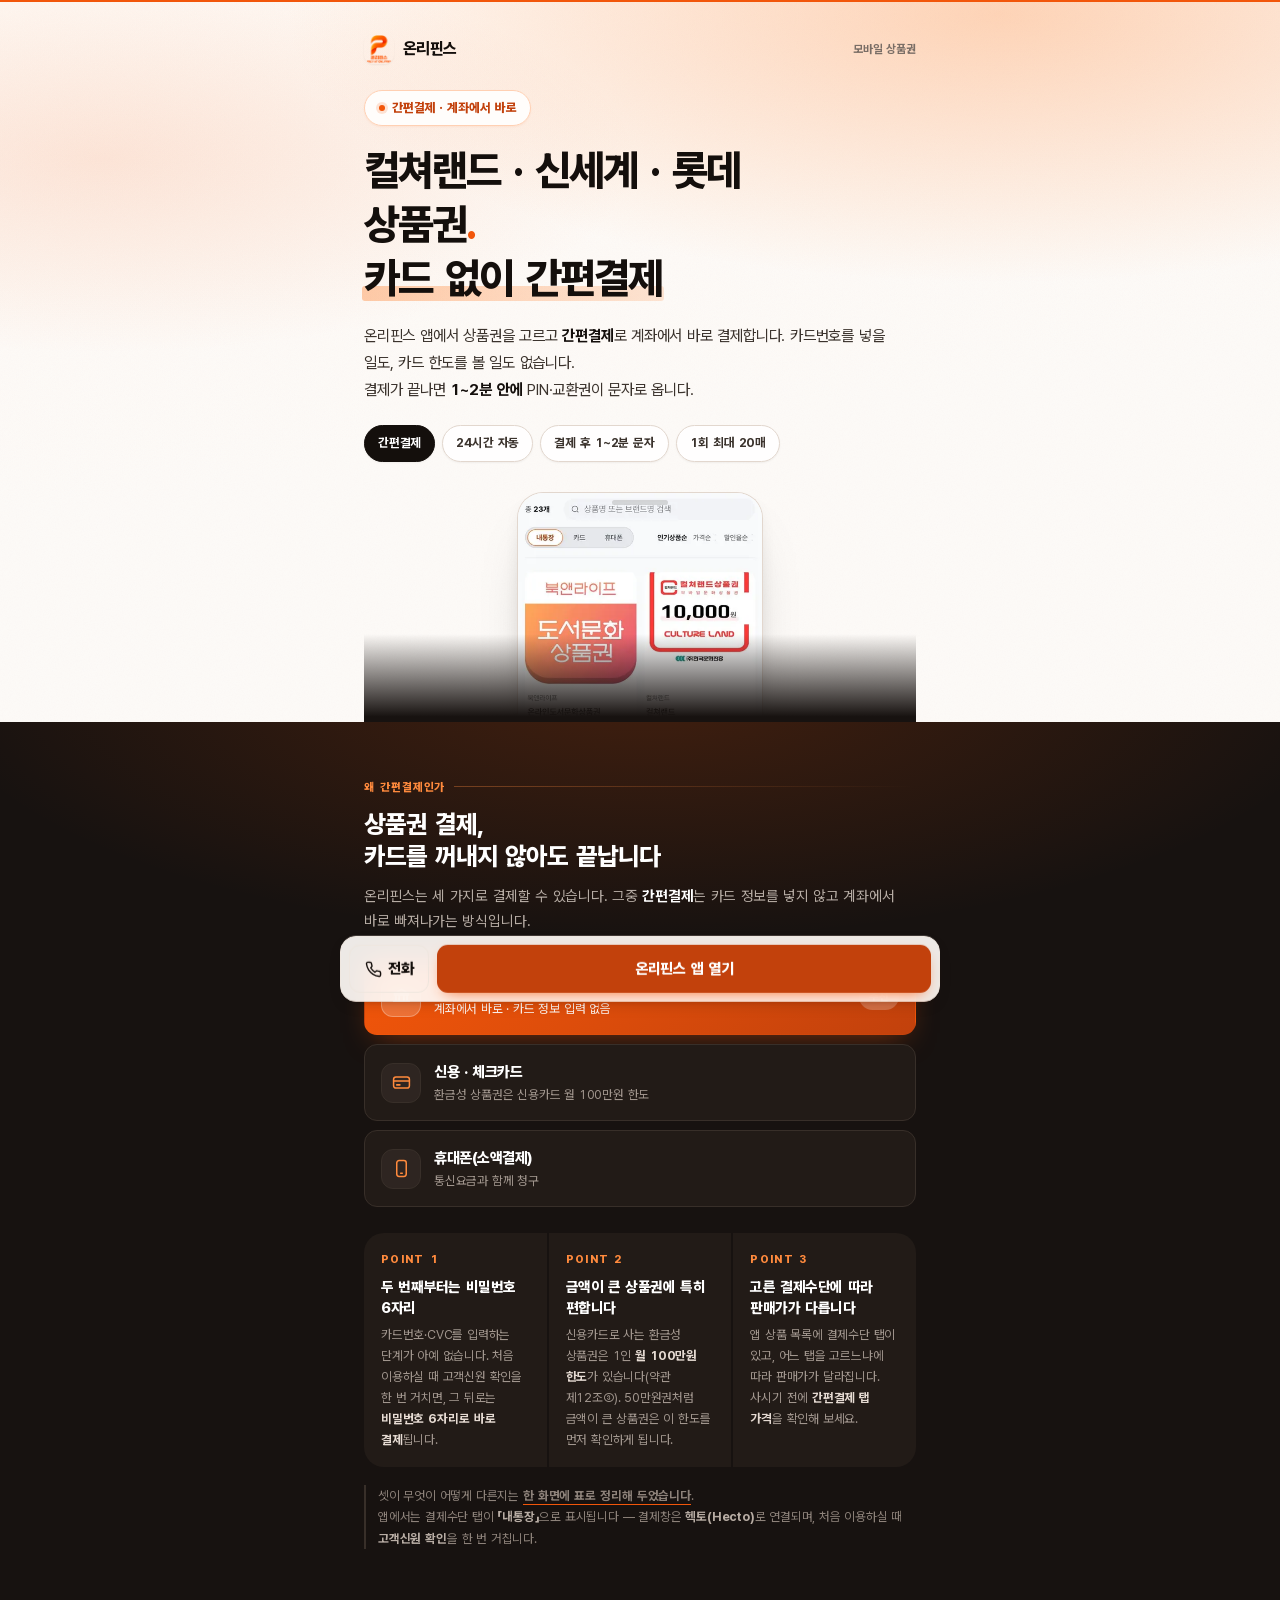
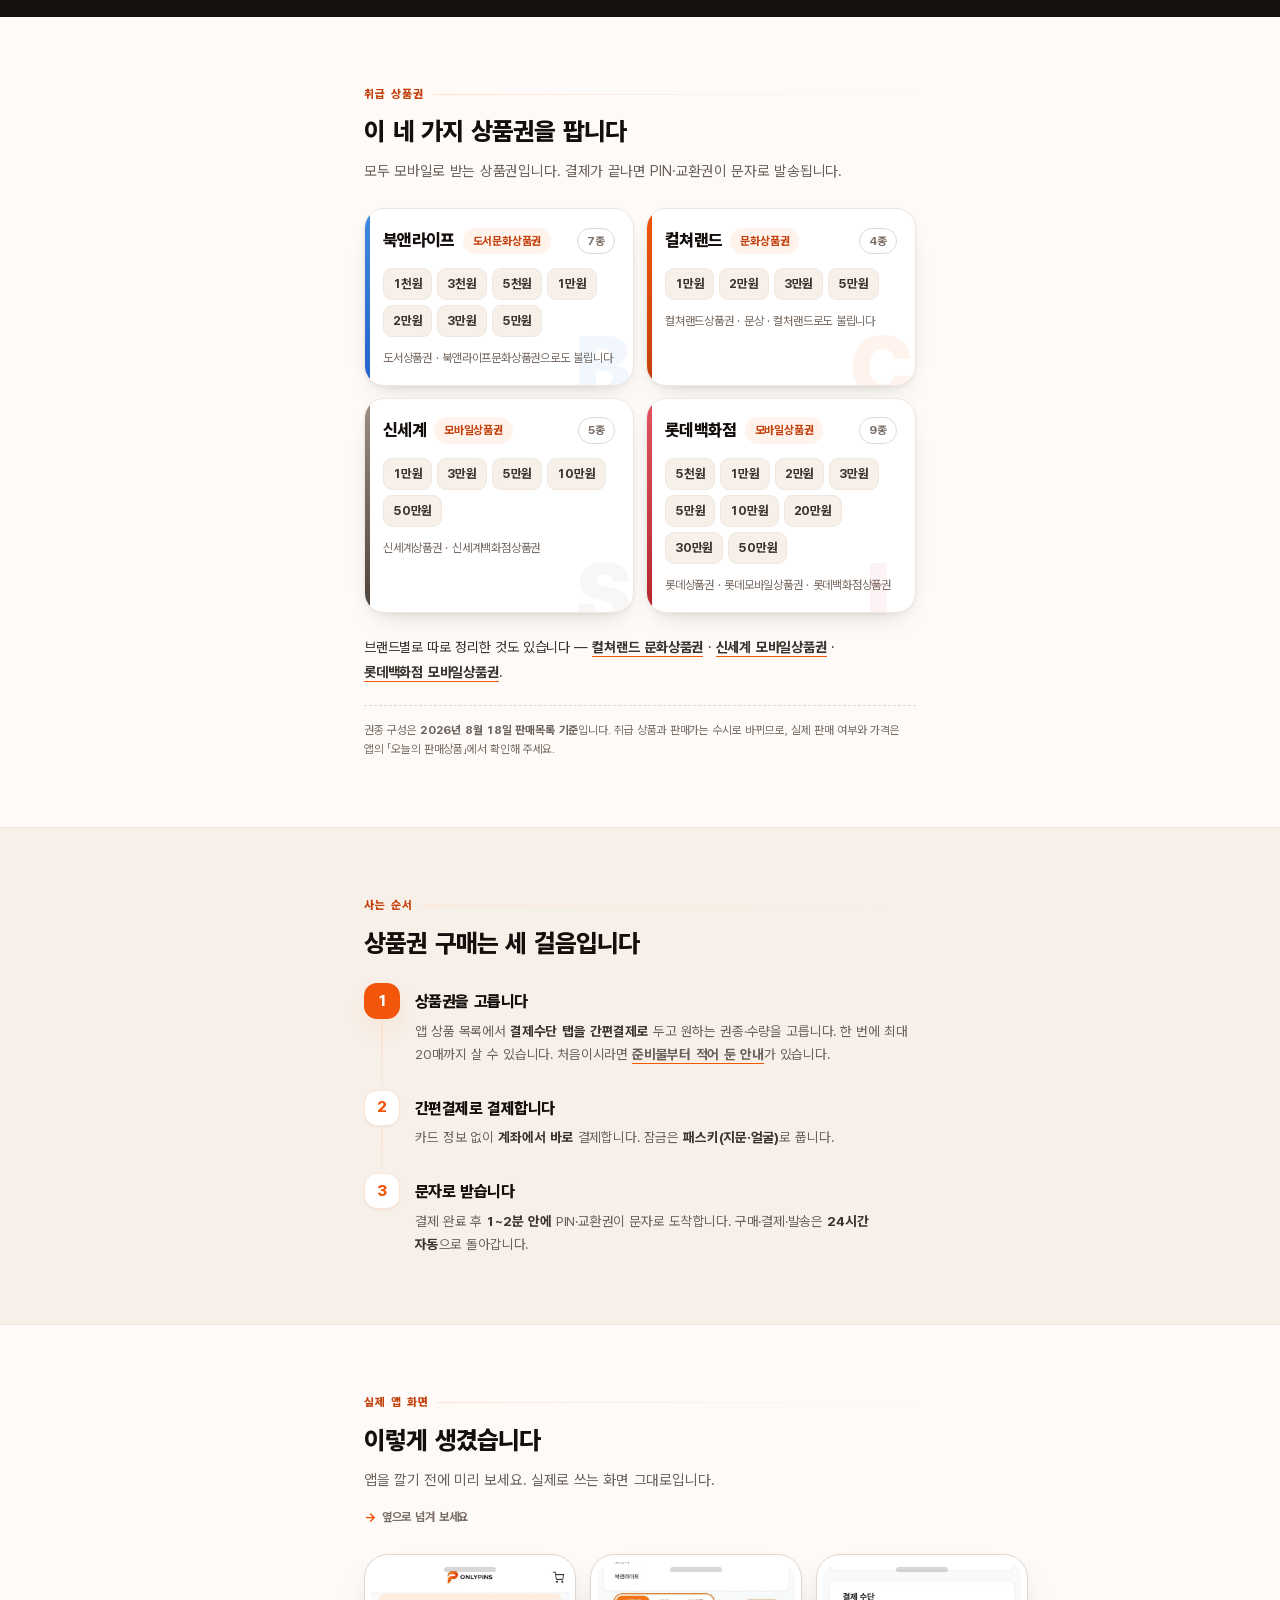
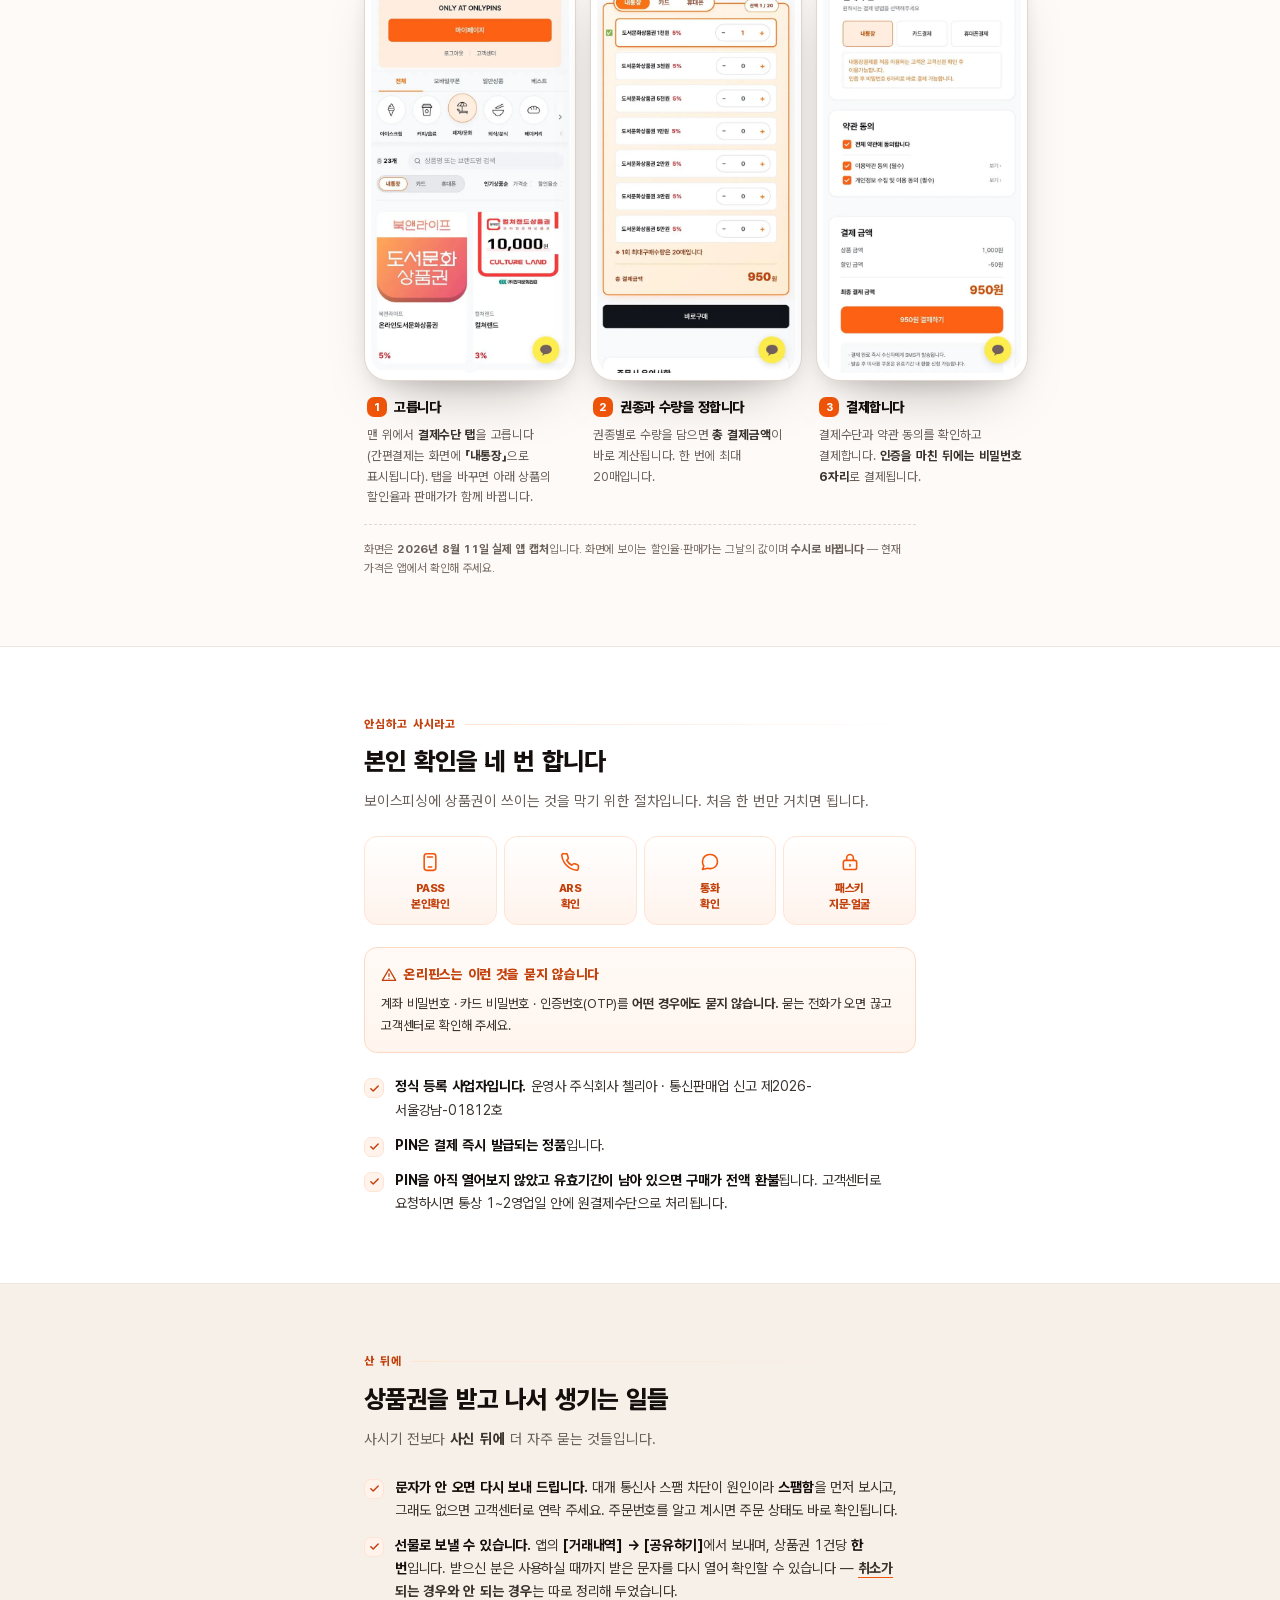
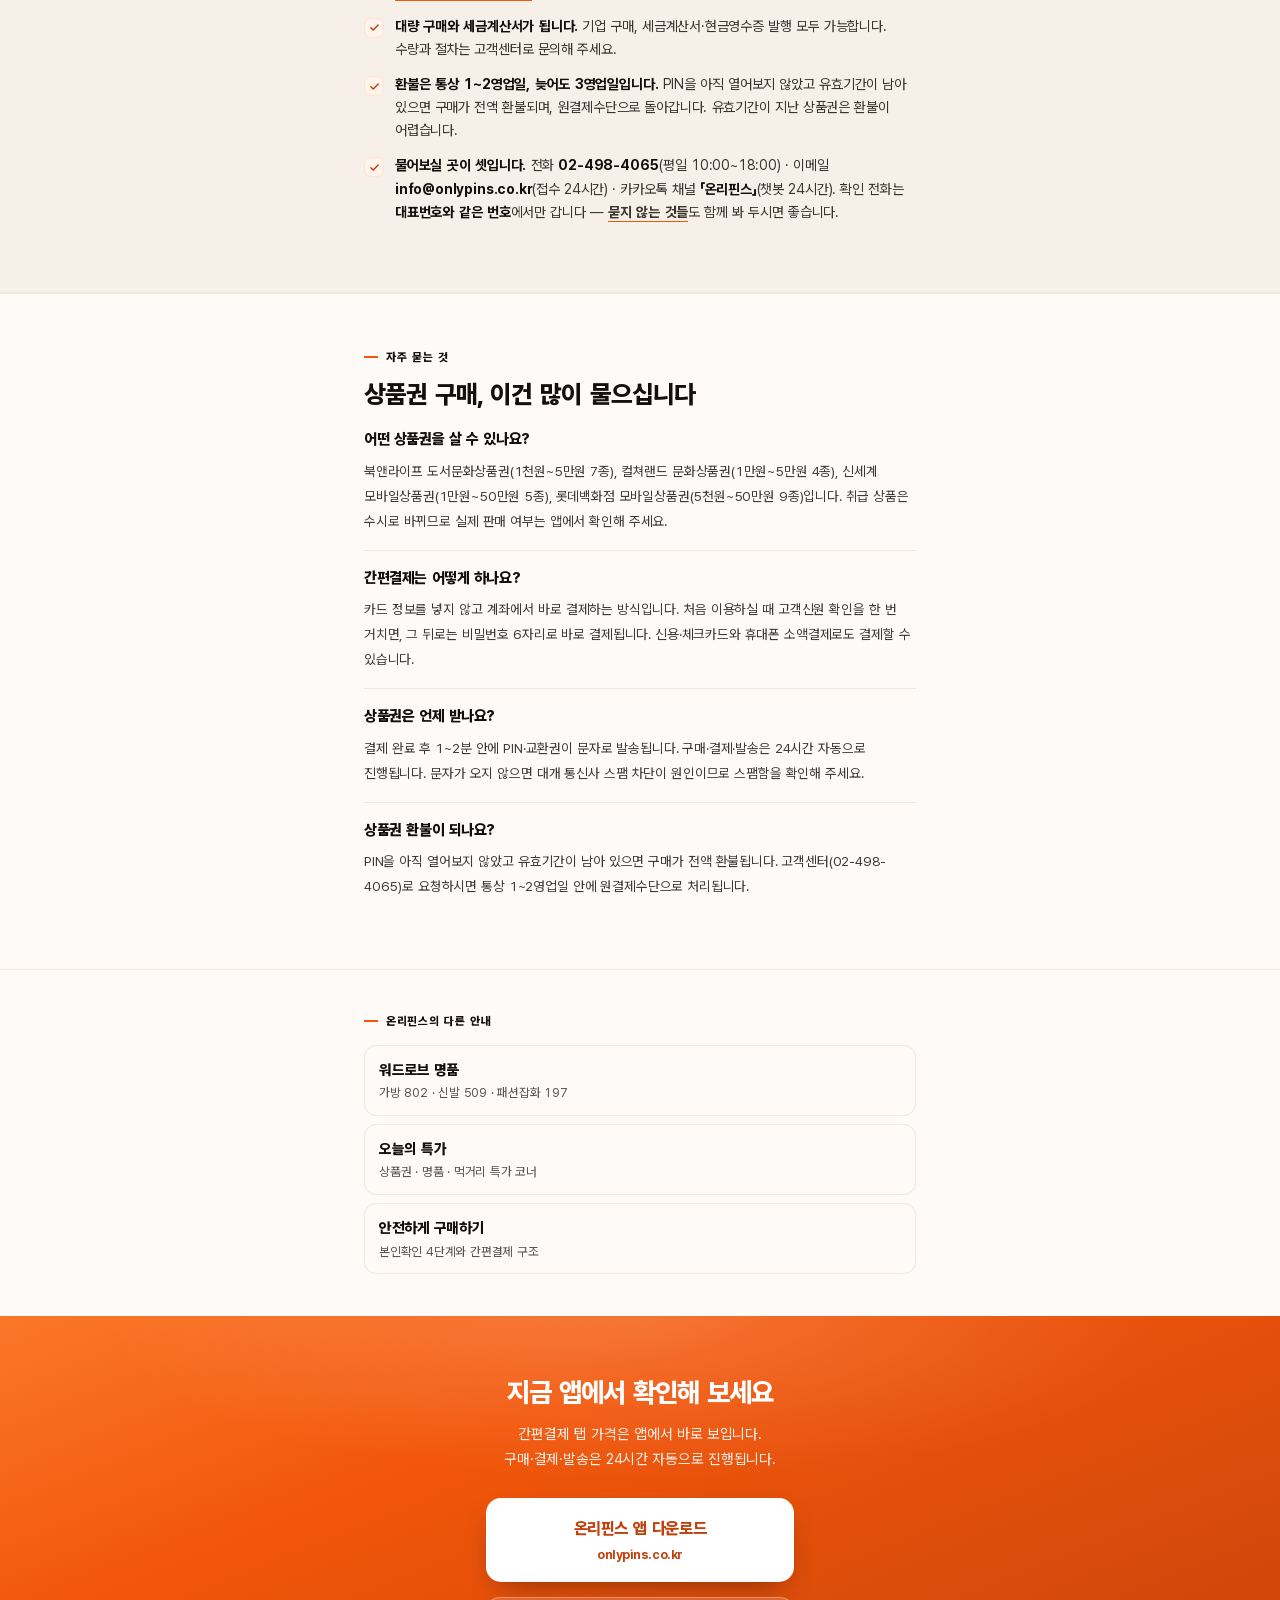
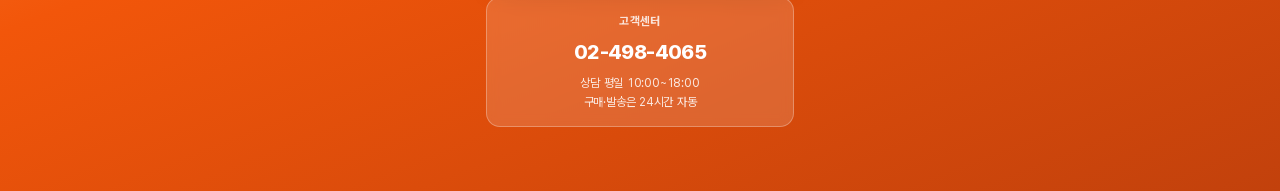
==== commit 46a9edf8: "Add files via upload" ====
--- a/index.html
+++ b/index.html
@@ -14,8 +14,8 @@
 </script>
 
 
-<title>컬쳐랜드·신세계·롯데 상품권 카드 없이 간편결제 | 온리핀스</title>
-<meta name="description" content="컬쳐랜드 문화상품권·신세계·롯데백화점 모바일상품권·북앤라이프 도서문화상품권을 카드 없이 계좌에서 바로 간편결제로 삽니다. 결제 후 1~2분 안에 PIN을 문자로 받고, 구매·발송은 24시간 자동입니다.">
+<title>컬쳐랜드·신세계·롯데상품권 카드 없이 간편결제 | 온리핀스</title>
+<meta name="description" content="컬쳐랜드상품권·신세계상품권·롯데상품권·도서문화상품권을 카드 없이 계좌에서 바로 간편결제로 삽니다. 결제 후 1~2분 안에 PIN을 문자로 받고, 구매·발송은 24시간 자동입니다.">
 <meta name="keywords" content="컬쳐랜드상품권,문화상품권,신세계상품권,롯데상품권,롯데백화점상품권,상품권 구매,상품권 판매,모바일상품권,상품권 간편결제,도서문화상품권,북앤라이프,카드없이 상품권,계좌이체 상품권,온리핀스">
 <meta name="robots" content="index, follow, max-image-preview:large">
 <meta name="author" content="온리핀스">
@@ -24,10 +24,10 @@
      크롤러가 «가져갈 수 있는 주소»여야 한다. 주소를 바꾸지 말 것(다시 크롤될 때까지 그대로). -->
 <link rel="icon" type="image/png" sizes="96x96" href="/favicon.png">
 <link rel="apple-touch-icon" href="/apple-touch-icon.png">
-<!-- 사이트 소유확인 — 검색엔진 콘솔용. 공개 노출이 전제인 확인 토큰이라 비밀값이 아니다.
-     ⚠️ 지우면 소유확인이 풀려 Search Console 접근이 끊긴다. -->
-<meta name="google-site-verification" content="S2PBb_PZUCIwT41YcxfDkoCH6EF-mtGJWF4lPE0fD1Q">
-
+<!-- 사이트 소유확인 — 검색엔진 콘솔용. 공개 노출이 전제인 확인 토큰이라 비밀값이 아니다.
+     ⚠️ 지우면 소유확인이 풀려 Search Console 접근이 끊긴다. 값은 _사이트파일.mjs 의 GSV 표에서 온다. -->
+<meta name="google-site-verification" content="S2PBb_PZUCIwT41YcxfDkoCH6EF-mtGJWF4lPE0fD1Q">
+<meta name="google-site-verification" content="-GleRrF3YU4qh0jkxEr4fKm2OeDsyp7maoGALSA-G4Q">
 <!--SEO:ABS-->
 <link rel="canonical" href="https://adpr0001.onlypins.co.kr/">
 
@@ -76,12 +76,21 @@
       }
     },
     {
+      "@type": "BreadcrumbList",
+      "itemListElement": [
+        { "@type": "ListItem", "position": 1, "name": "온리핀스", "item": "https://onlypins.co.kr" },
+        { "@type": "ListItem", "position": 2, "name": "간편결제로 상품권", "item": "https://adpr0001.onlypins.co.kr/" }
+      ]
+    },
+    {
       "@type": "WebPage",
       "@id": "https://adpr0001.onlypins.co.kr/#page",
       "url": "https://adpr0001.onlypins.co.kr/",
-      "name": "컬쳐랜드·신세계·롯데 상품권 카드 없이 간편결제 | 온리핀스",
+      "name": "컬쳐랜드·신세계·롯데상품권 카드 없이 간편결제 | 온리핀스",
       "description": "북앤라이프 도서문화상품권, 컬쳐랜드, 신세계·롯데백화점 모바일상품권을 카드 정보 없이 계좌에서 바로 간편결제로 구매합니다.",
       "inLanguage": "ko-KR",
+      "datePublished": "2026-09-09",
+      "dateModified": "2026-09-09",
       "isPartOf": { "@id": "https://adpr0001.onlypins.co.kr/#org" }
     },
     {
@@ -884,7 +893,7 @@
           <span class="den">1만원</span><span class="den">2만원</span>
           <span class="den">3만원</span><span class="den">5만원</span>
         </div>
-        <div class="galias">문상 · 컬처랜드로도 불립니다</div>
+        <div class="galias">컬쳐랜드상품권 · 문상 · 컬처랜드로도 불립니다</div>
       </div>
 
       <div class="gcard" data-mark="S" style="--gc:#9b8f86; --gc2:#4a423c">
@@ -897,7 +906,7 @@
           <span class="den">1만원</span><span class="den">3만원</span><span class="den">5만원</span>
           <span class="den">10만원</span><span class="den">50만원</span>
         </div>
-        <div class="galias">신세계백화점 모바일상품권</div>
+        <div class="galias">신세계상품권 · 신세계백화점상품권</div>
       </div>
 
       <div class="gcard" data-mark="L" style="--gc:#e0555f; --gc2:#b5262f">
@@ -911,7 +920,7 @@
           <span class="den">3만원</span><span class="den">5만원</span><span class="den">10만원</span>
           <span class="den">20만원</span><span class="den">30만원</span><span class="den">50만원</span>
         </div>
-        <div class="galias">롯데모바일상품권 · 롯데백화점상품권</div>
+        <div class="galias">롯데상품권 · 롯데모바일상품권 · 롯데백화점상품권</div>
       </div>
     </div>
 
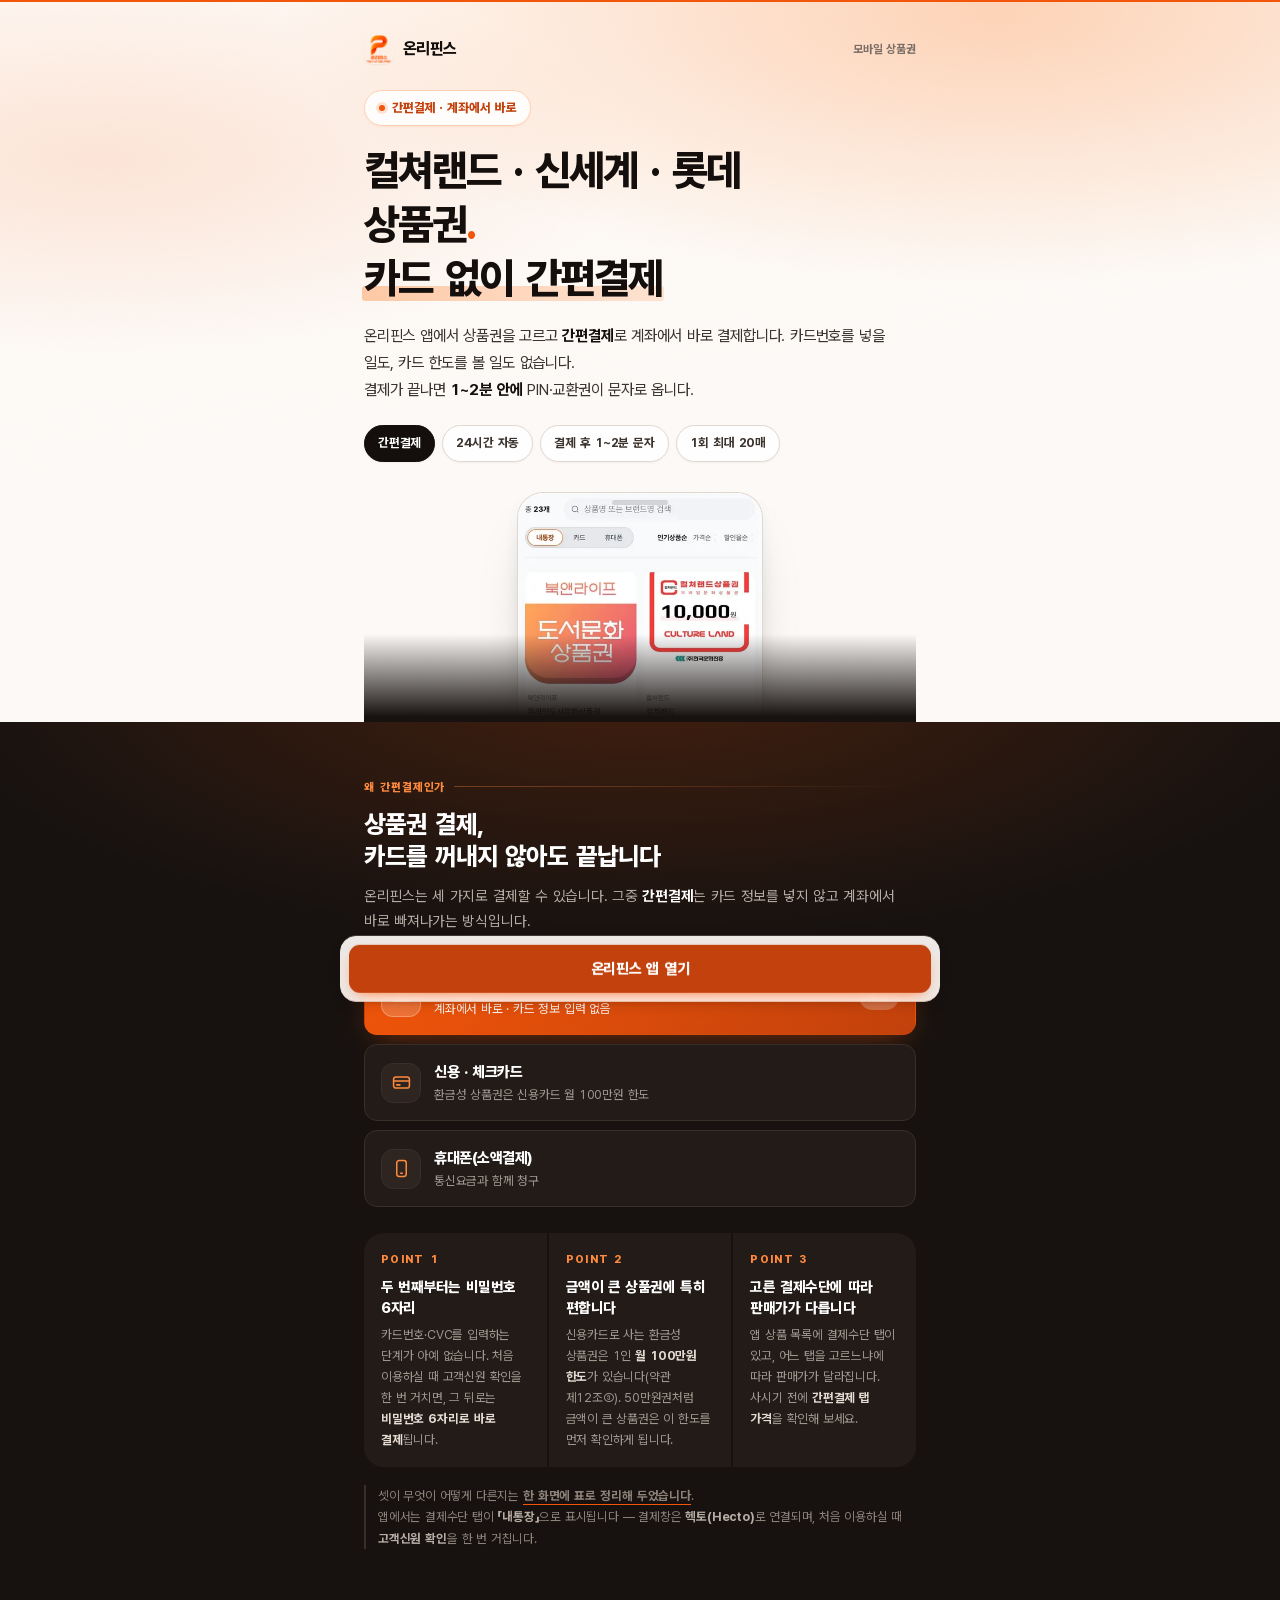
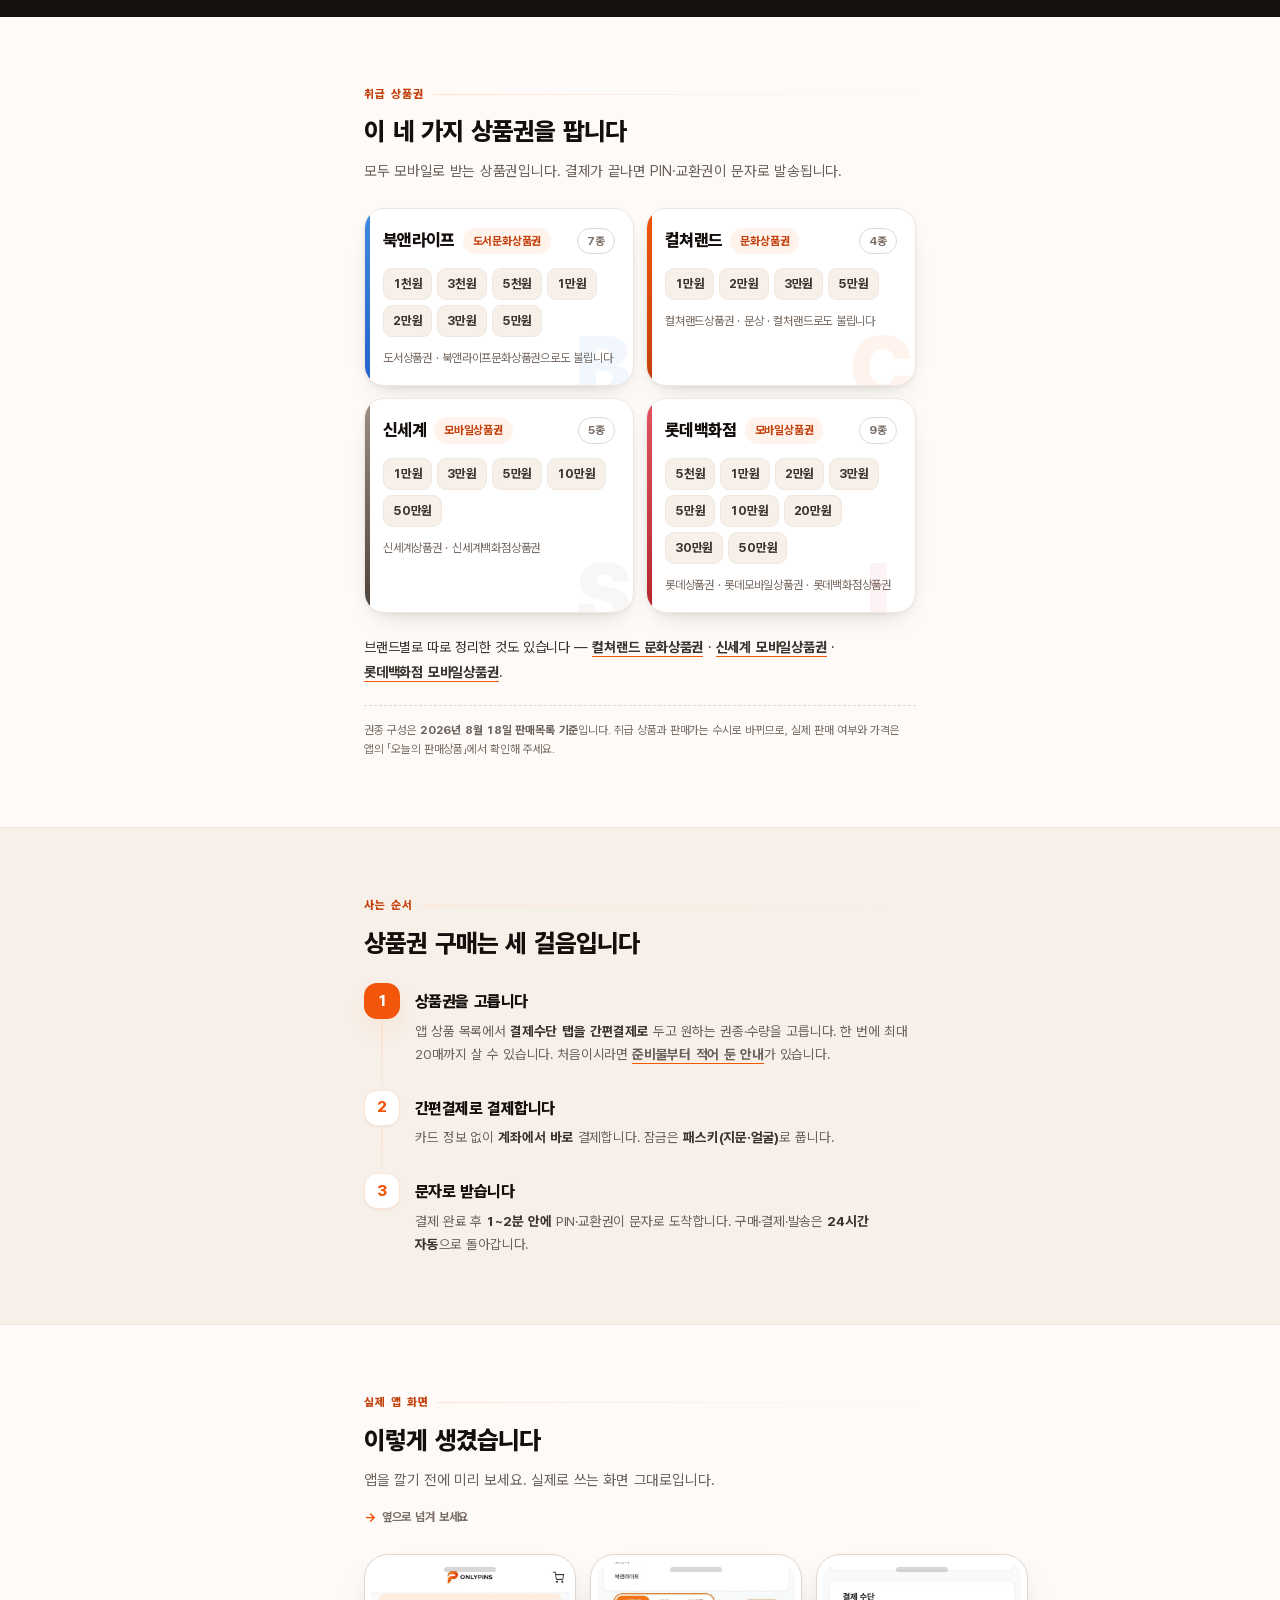
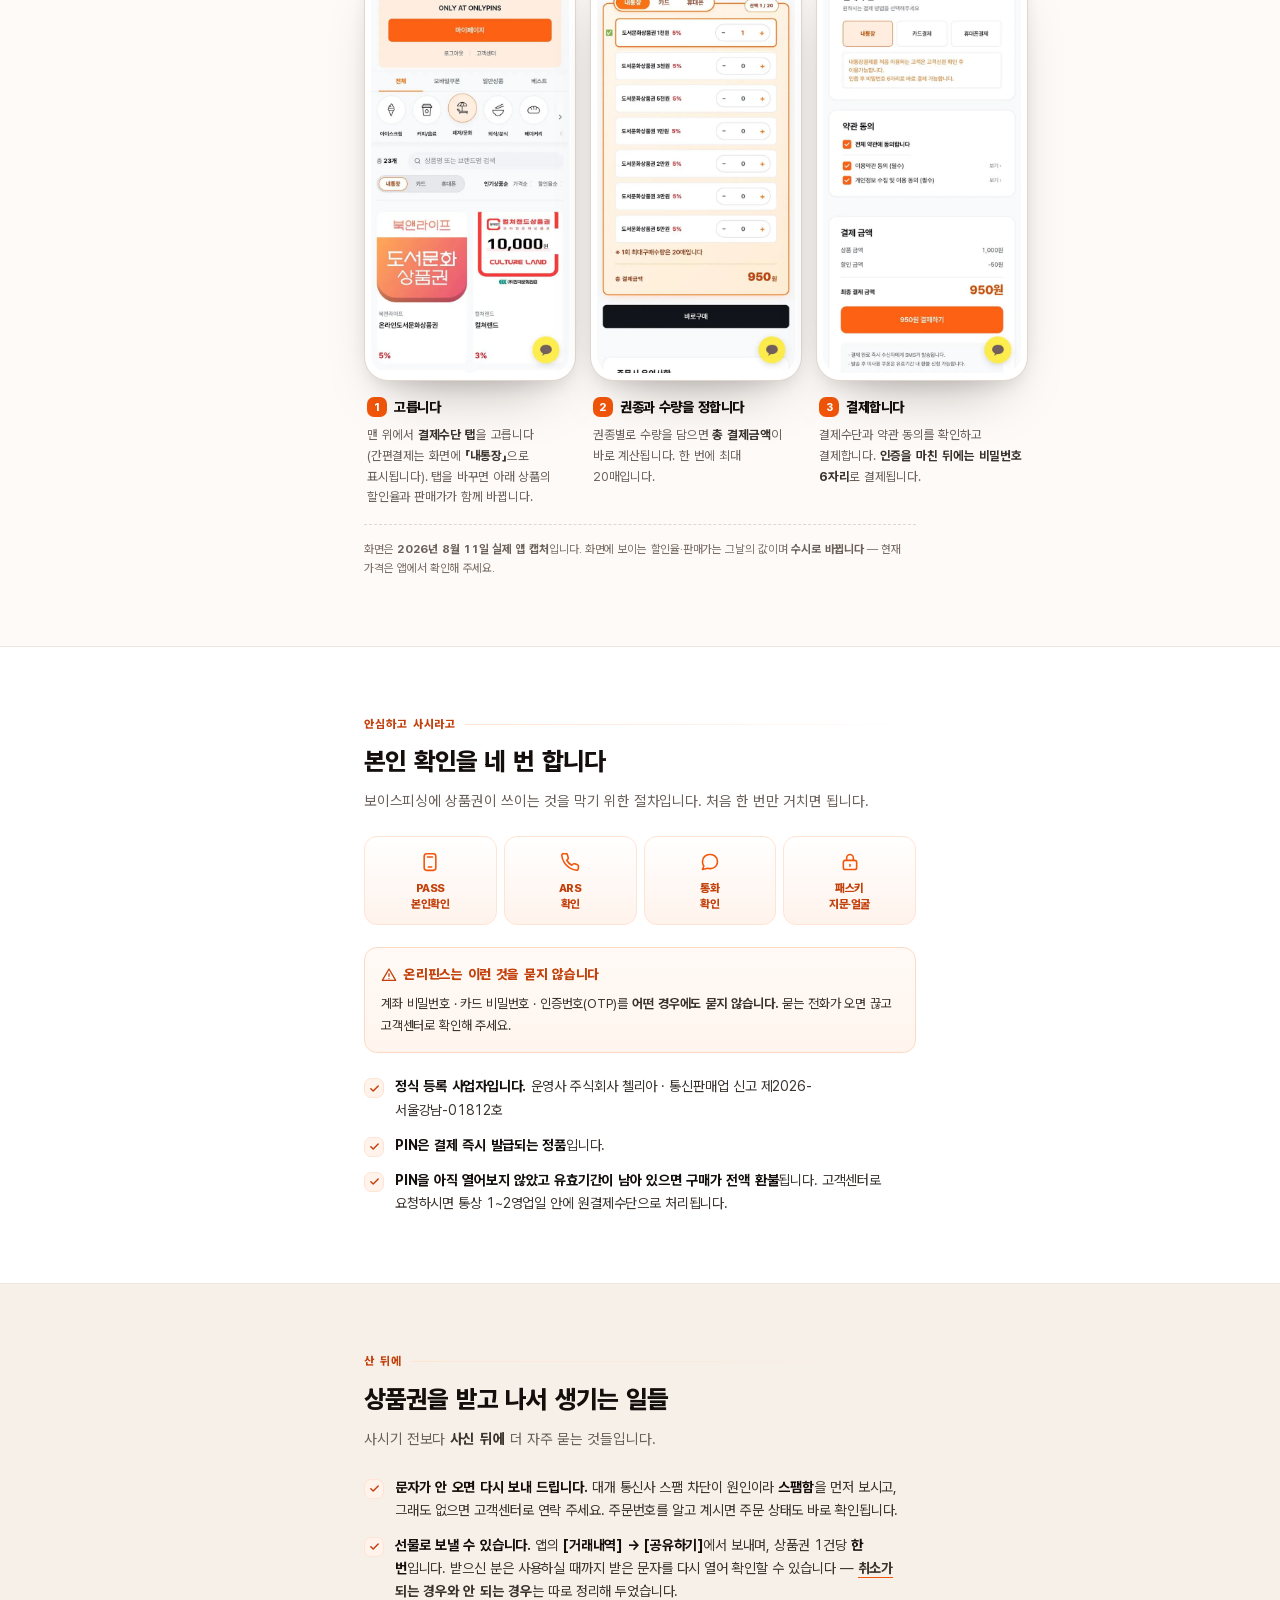
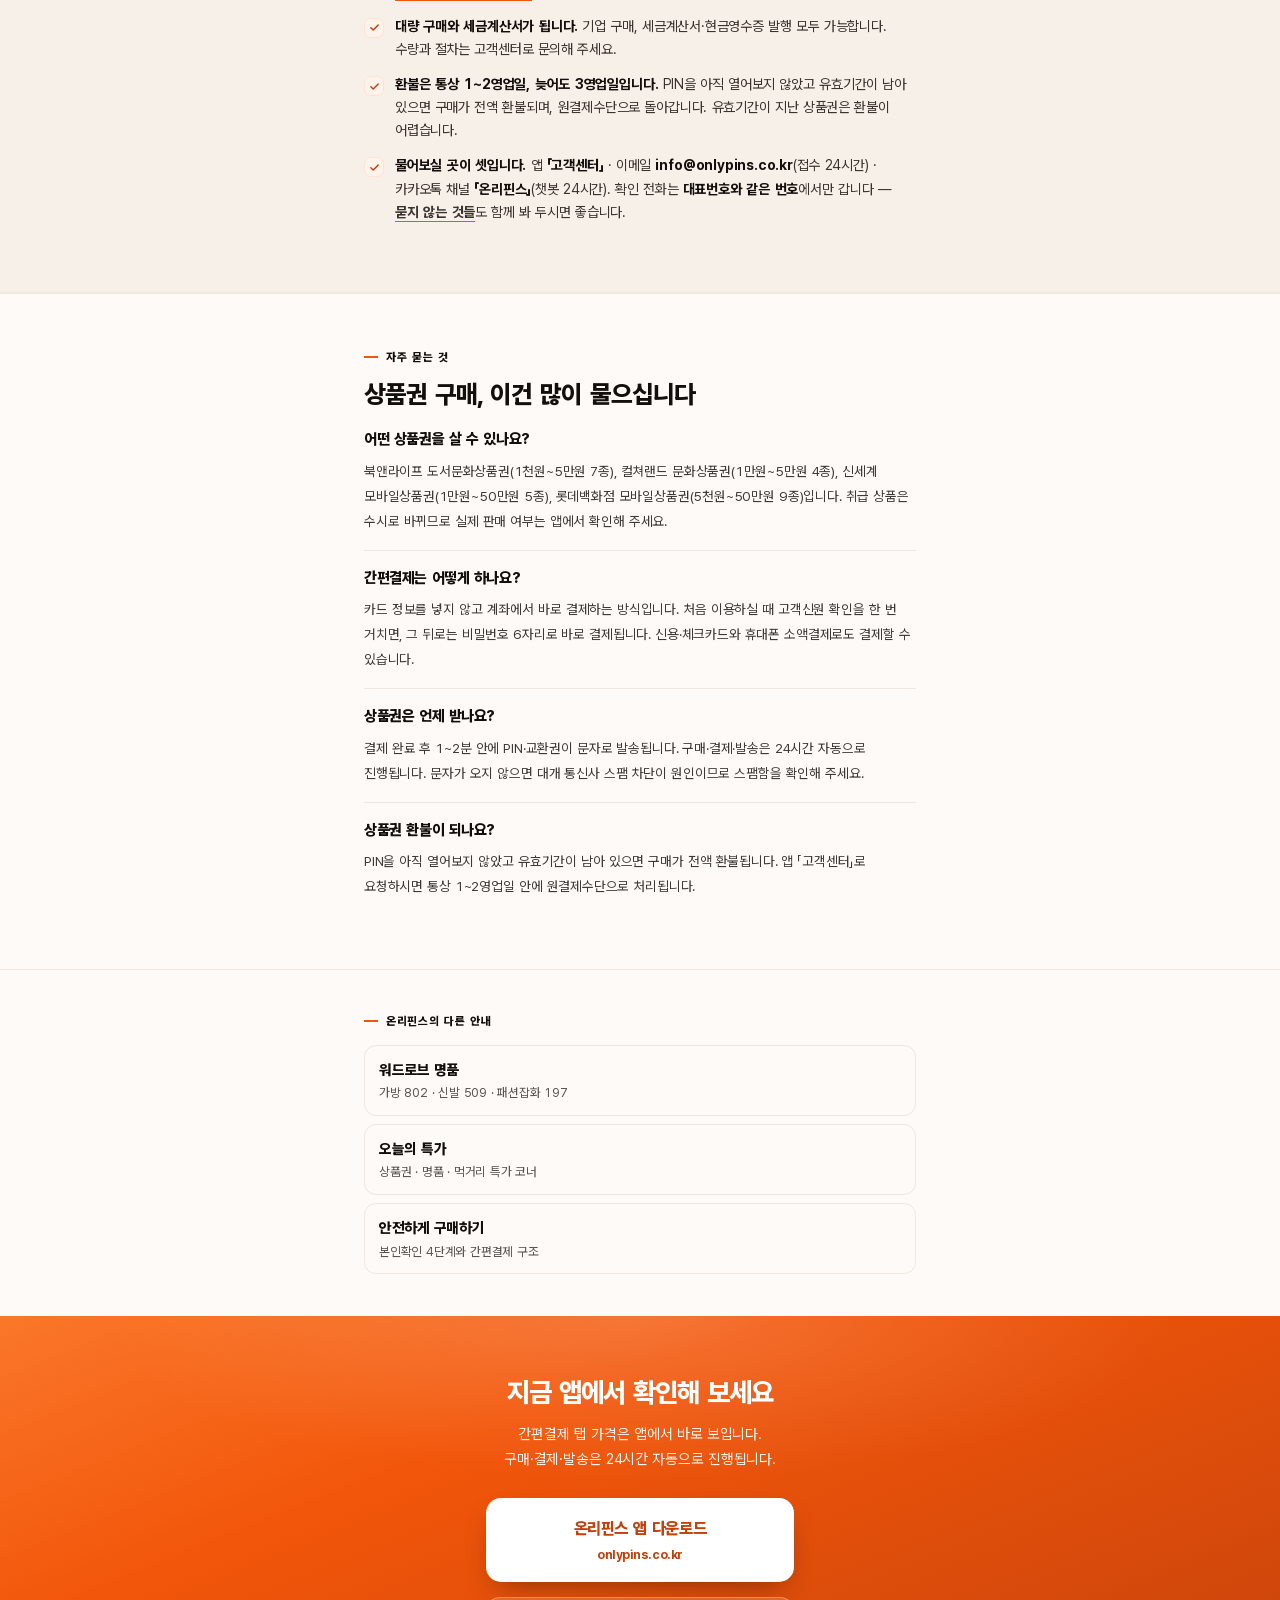
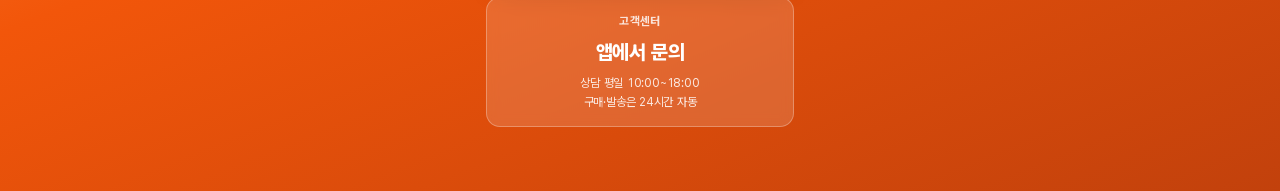
==== commit 43155d90: "Add files via upload" ====
--- a/index.html
+++ b/index.html
@@ -125,7 +125,7 @@
           "name": "상품권 환불이 되나요?",
           "acceptedAnswer": {
             "@type": "Answer",
-            "text": "PIN을 아직 열어보지 않았고 유효기간이 남아 있으면 구매가 전액 환불됩니다. 고객센터(02-498-4065)로 요청하시면 통상 1~2영업일 안에 원결제수단으로 처리됩니다."
+            "text": "PIN을 아직 열어보지 않았고 유효기간이 남아 있으면 구매가 전액 환불됩니다. 앱 「고객센터」로 요청하시면 통상 1~2영업일 안에 원결제수단으로 처리됩니다."
           }
         }
       ]
@@ -615,6 +615,8 @@
   font-size:15px; font-weight:800; letter-spacing:-.02em;
   text-decoration:none; border-radius:11px;
 }
+/* ⛔ 2026-09-10 Master 지시로 고정 바의 «전화» 버튼을 뺐다 — 전화 연결·번호를 전부 없앴다.
+   규칙은 남겨 둔다: 되살릴 때 대비 · 지워도 얻는 것이 없다(어차피 쓰는 곳이 없으면 안 그려진다). */
 .ubar .ub-tel{
   flex:0 0 auto; padding:0 15px;
   color:var(--u-ink); background:transparent;
@@ -728,6 +730,15 @@
   section{animation:none !important; transform:none !important}
 }
 </style>
+<script type="application/ld+json">
+{
+  "@context": "https://schema.org",
+  "@type": "WebSite",
+  "name": "온리핀스",
+  "url": "https://adpr0001.onlypins.co.kr/",
+  "publisher": { "@type": "Organization", "name": "온리핀스", "url": "https://onlypins.co.kr" }
+}
+</script>
 </head>
 <body>
 
@@ -1094,7 +1105,7 @@
       <div class="ti">
         <span class="ck"><svg><use href="#i-check"></use></svg></span>
         <span class="tx"><b>물어보실 곳이 셋입니다.</b>
-          전화 <b>02-498-4065</b>(평일 10:00~18:00) · 이메일 <b>info@onlypins.co.kr</b>(접수 24시간) ·
+          앱 <b>「고객센터」</b> · 이메일 <b>info@onlypins.co.kr</b>(접수 24시간) ·
           카카오톡 채널 <b>「온리핀스」</b>(챗봇 24시간).
           확인 전화는 <b>대표번호와 같은 번호</b>에서만 갑니다 —
           <a class="xl" href="https://adpr0004.onlypins.co.kr/">묻지 않는 것들</a>도 함께 봐 두시면 좋습니다.</span>
@@ -1115,7 +1126,7 @@
       <dt>상품권은 언제 받나요?</dt>
       <dd>결제 완료 후 1~2분 안에 PIN·교환권이 문자로 발송됩니다. 구매·결제·발송은 24시간 자동으로 진행됩니다. 문자가 오지 않으면 대개 통신사 스팸 차단이 원인이므로 스팸함을 확인해 주세요.</dd>
       <dt>상품권 환불이 되나요?</dt>
-      <dd>PIN을 아직 열어보지 않았고 유효기간이 남아 있으면 구매가 전액 환불됩니다. 고객센터(02-498-4065)로 요청하시면 통상 1~2영업일 안에 원결제수단으로 처리됩니다.</dd>
+      <dd>PIN을 아직 열어보지 않았고 유효기간이 남아 있으면 구매가 전액 환불됩니다. 앱 「고객센터」로 요청하시면 통상 1~2영업일 안에 원결제수단으로 처리됩니다.</dd>
     </dl>
   </div>
 </section>
@@ -1147,7 +1158,7 @@
 
     <div class="callbox">
       <div class="cl">고객센터</div>
-      <a class="cn" href="tel:0224984065">02-498-4065</a>
+      <a class="cn" href="https://onlypins.co.kr">앱에서 문의</a>
       <div class="ch">상담 평일 10:00~18:00<br>구매·발송은 24시간 자동</div>
     </div>
   </div>
@@ -1164,13 +1175,6 @@
 
 <div class="ubar" id="ubar">
   <div class="ubar-in">
-    <a class="ub-tel" href="tel:0224984065" aria-label="고객센터 02-498-4065 전화하기">
-      <svg viewBox="0 0 24 24" fill="none" stroke="currentColor" stroke-width="2"
-           stroke-linecap="round" stroke-linejoin="round" aria-hidden="true">
-        <path d="M22 16.9v3a2 2 0 0 1-2.2 2 19.8 19.8 0 0 1-8.6-3.1 19.5 19.5 0 0 1-6-6A19.8 19.8 0 0 1 2.1 4.2 2 2 0 0 1 4.1 2h3a2 2 0 0 1 2 1.7c.1 1 .4 1.9.7 2.8a2 2 0 0 1-.5 2.1L8.1 9.9a16 16 0 0 0 6 6l1.3-1.2a2 2 0 0 1 2.1-.5c.9.3 1.8.6 2.8.7a2 2 0 0 1 1.7 2z"/>
-      </svg>
-      <span>전화</span>
-    </a>
     <a class="ub-cta" href="https://onlypins.co.kr">온리핀스 앱 열기</a>
   </div>
 </div>
